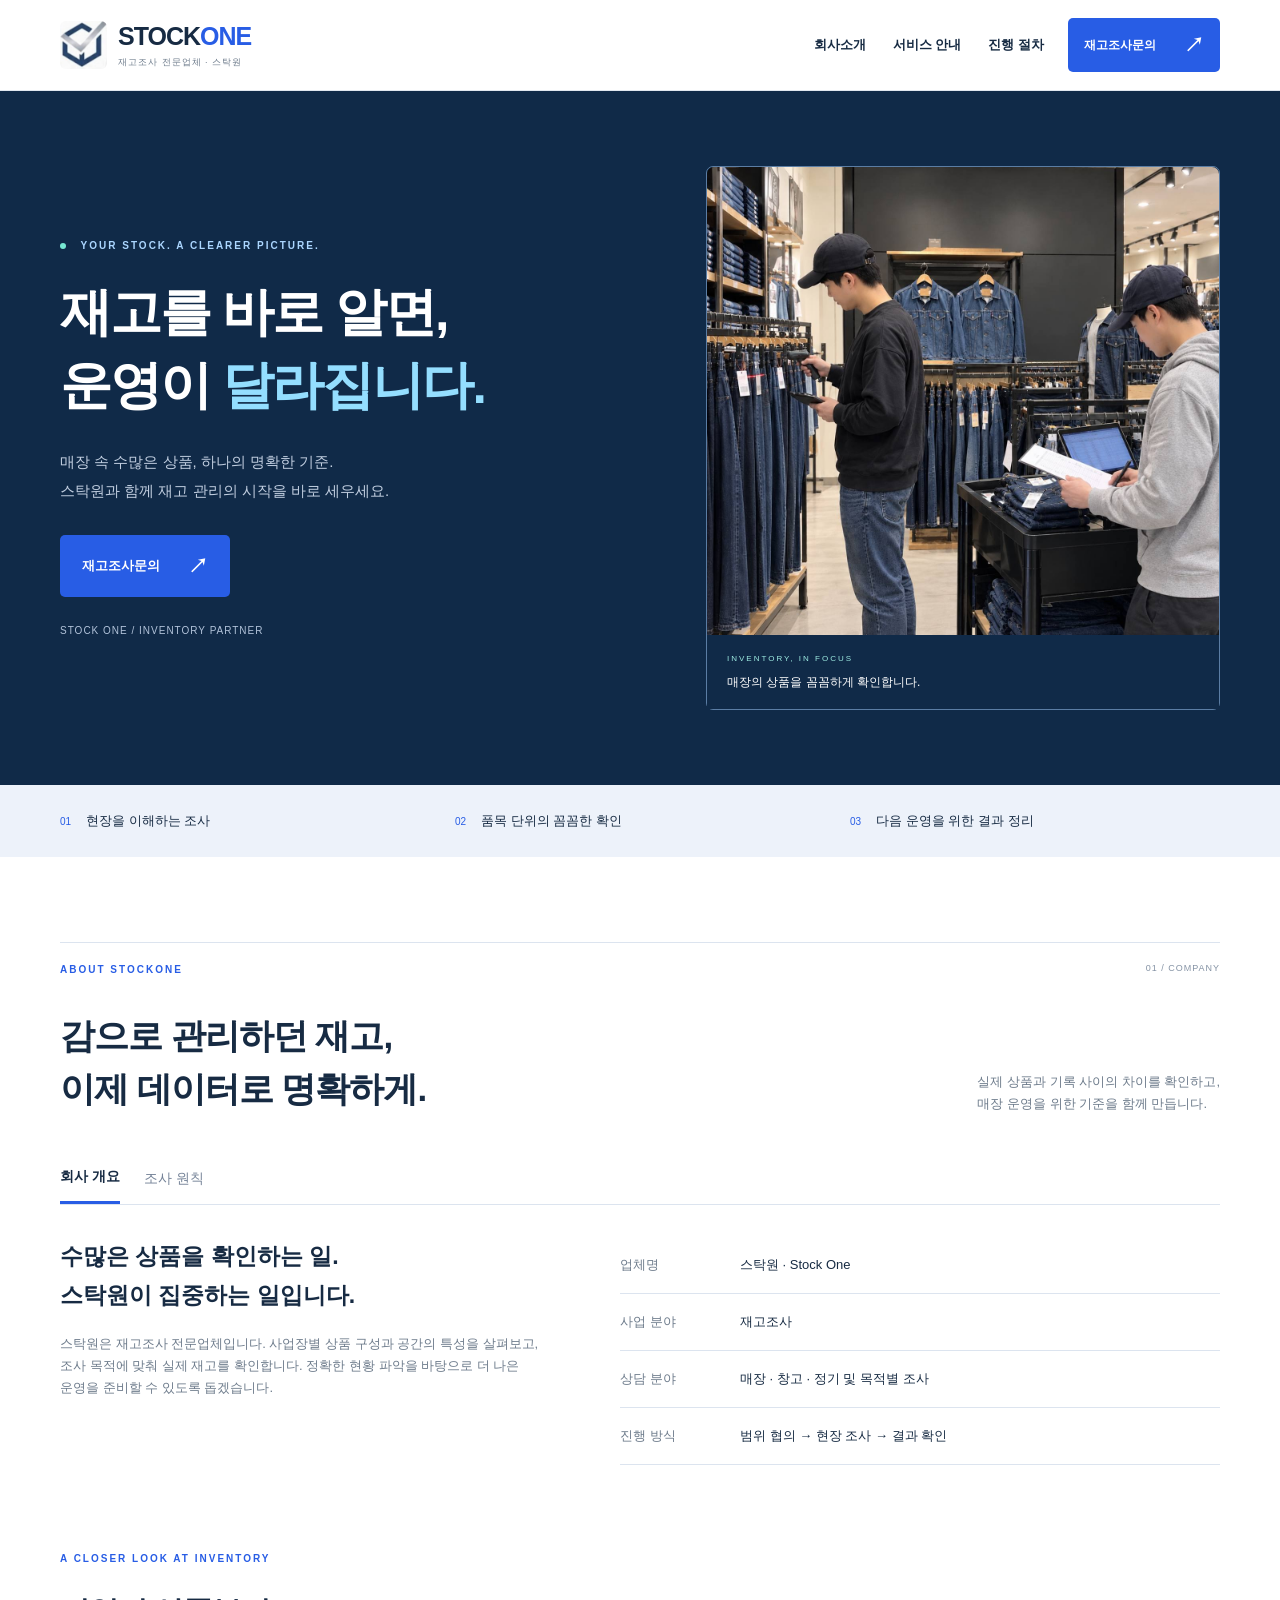
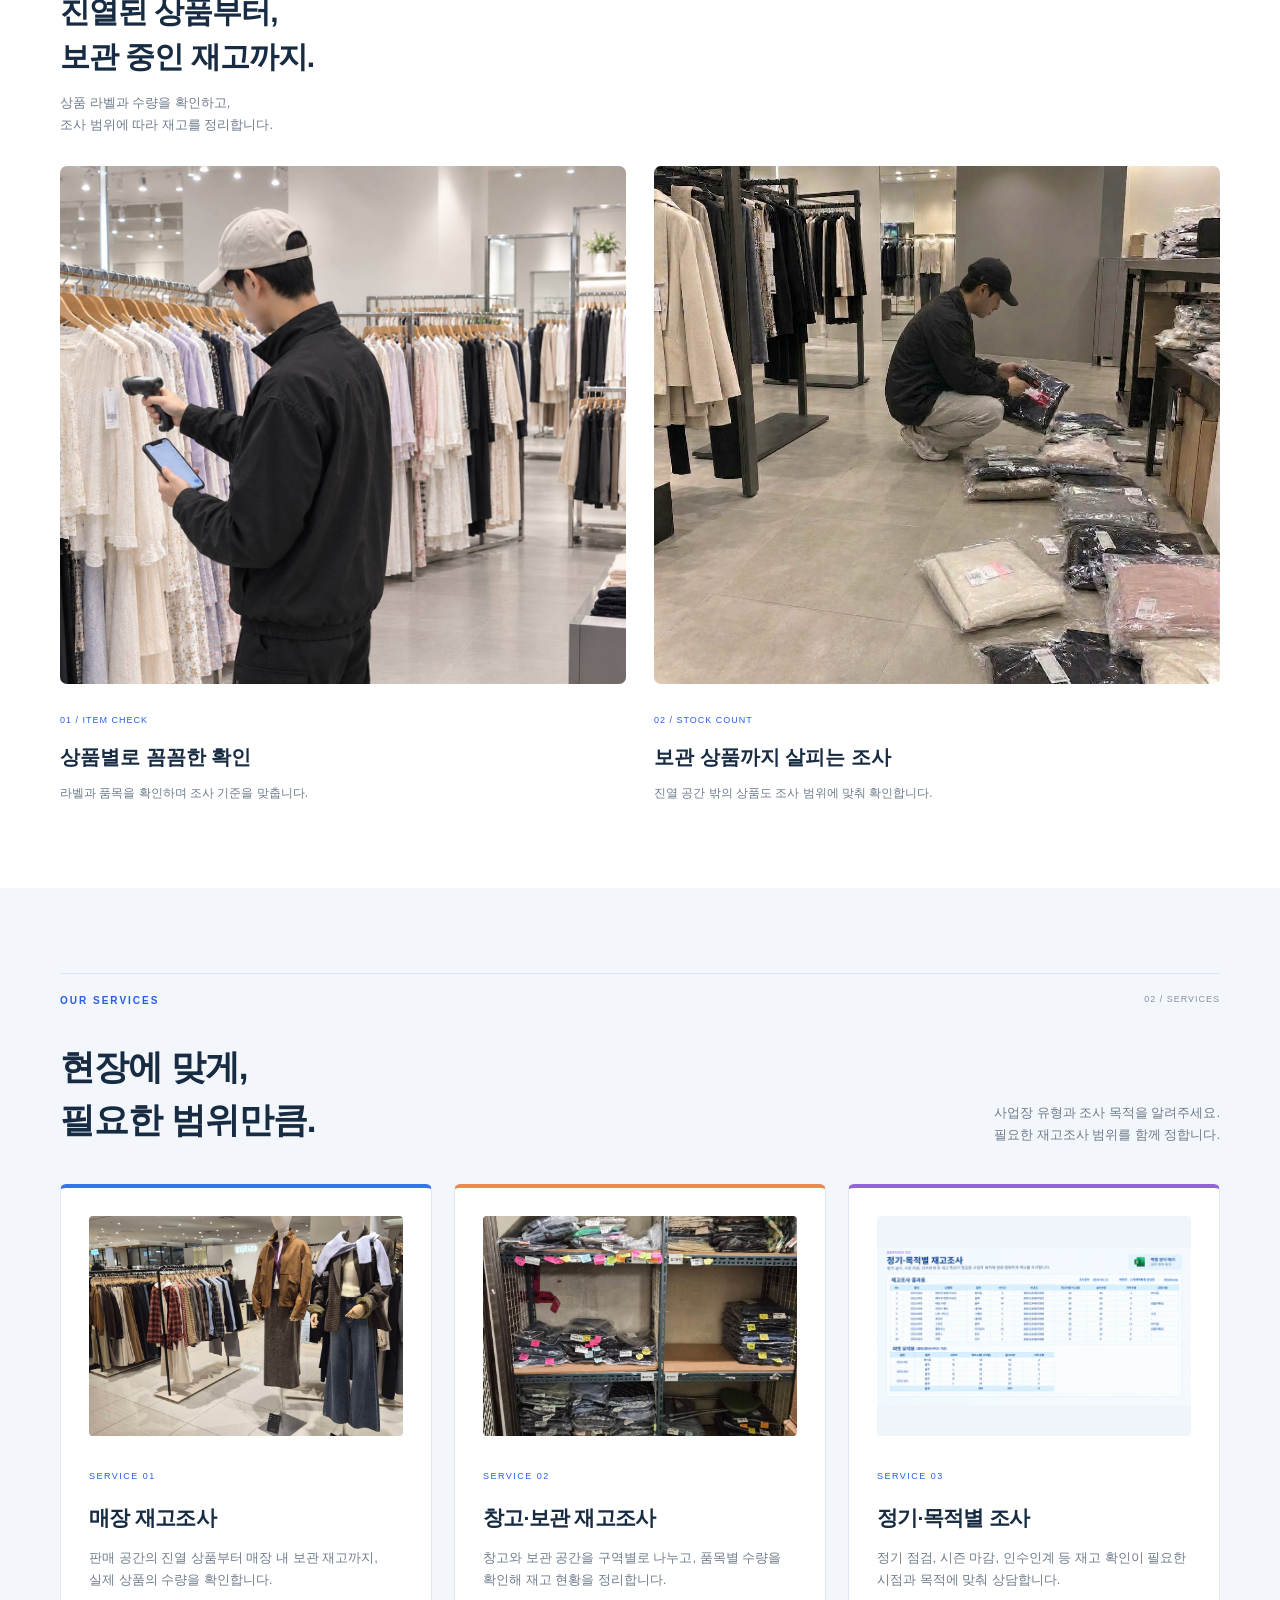
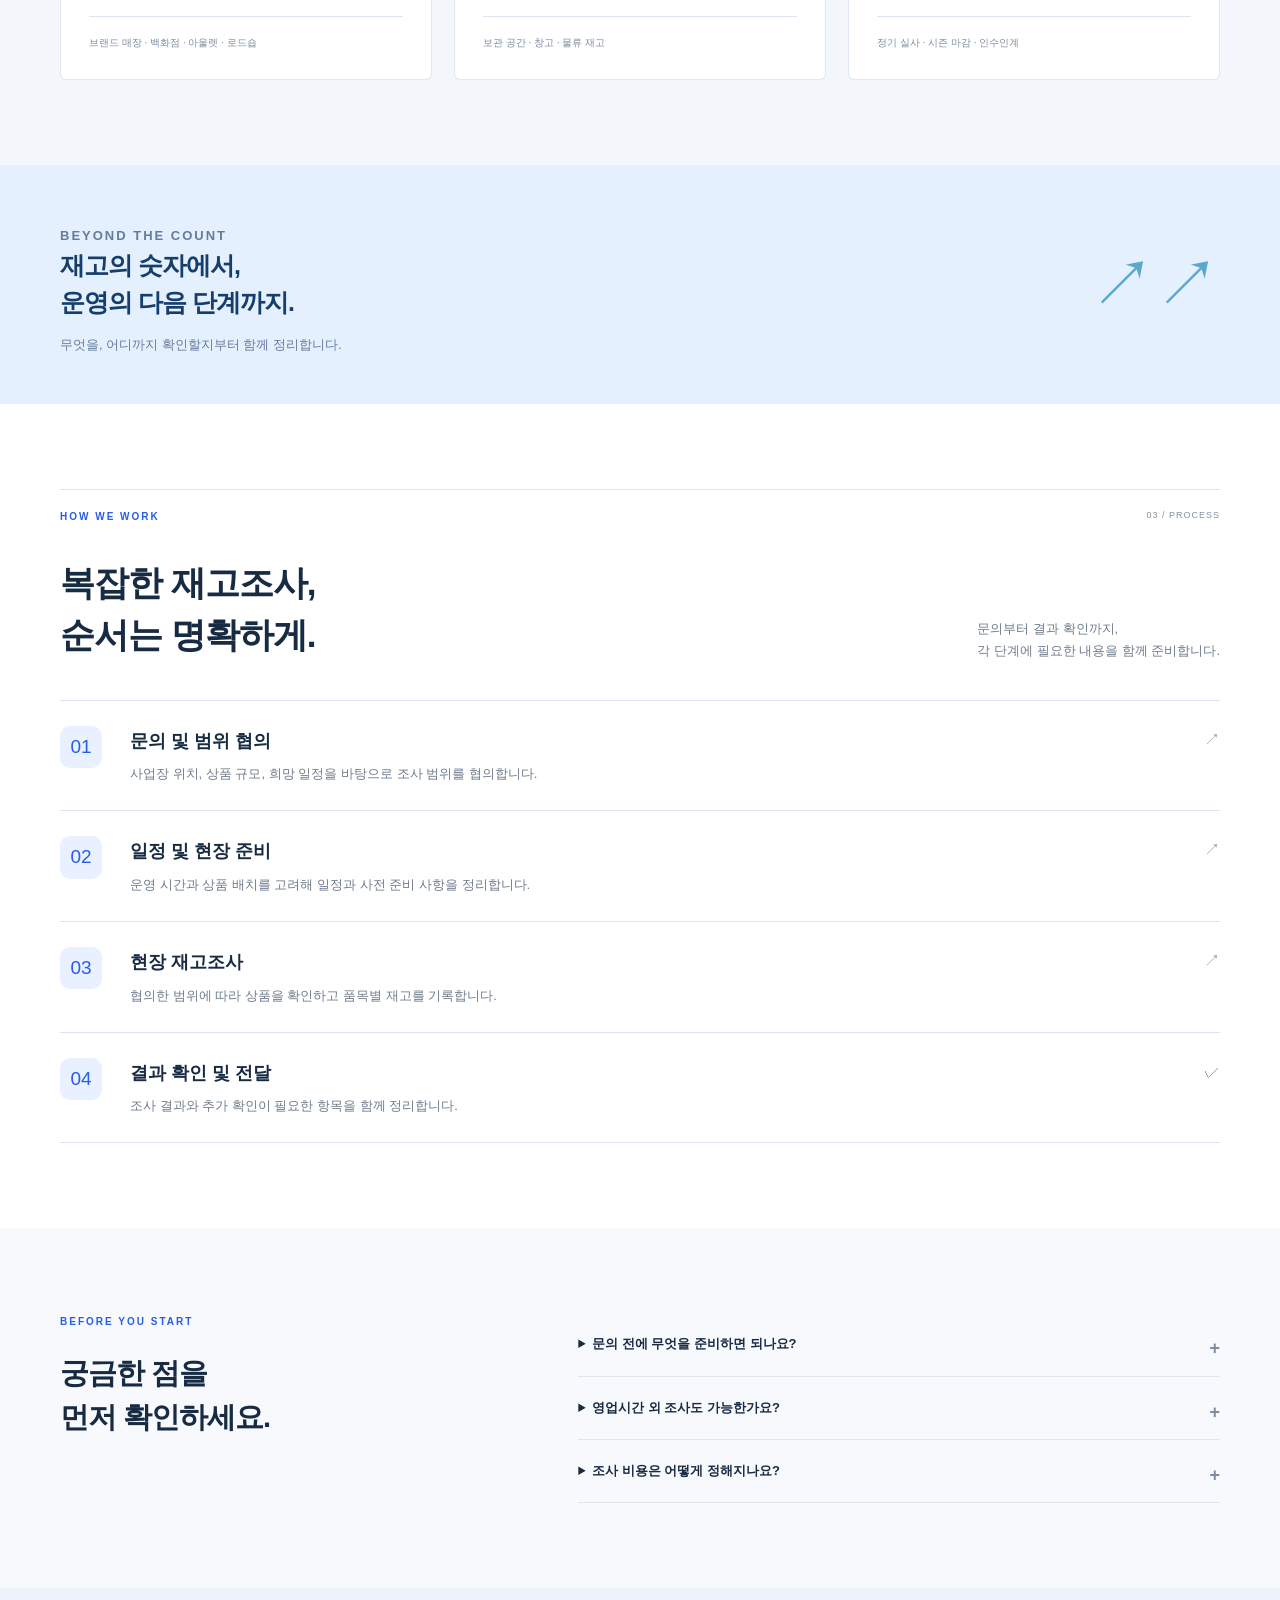
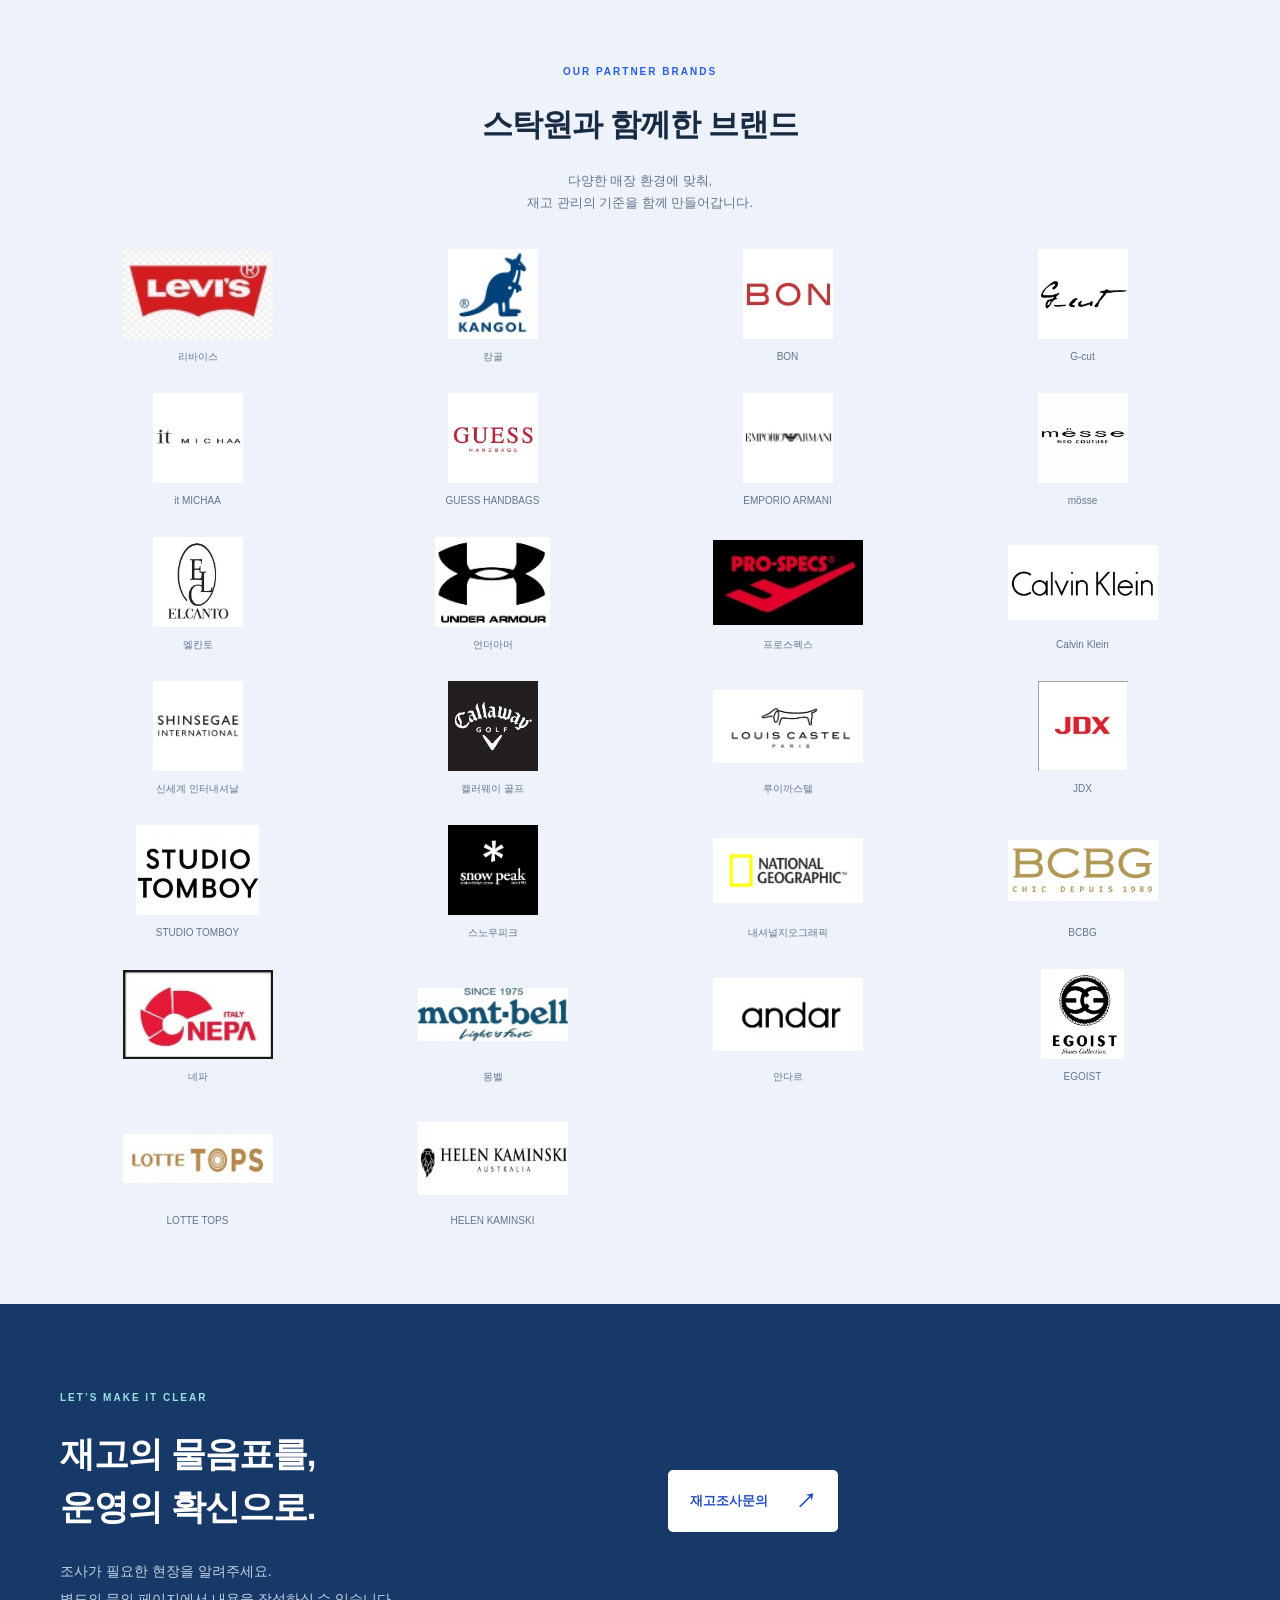
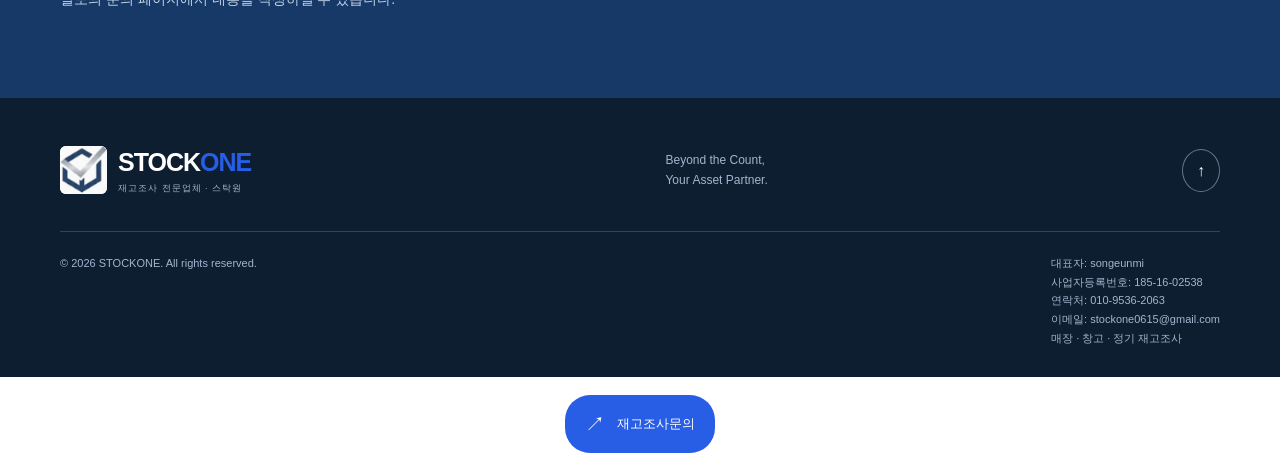
==== index.html @ 24e015a4 "Replace accumulated rendering workarounds with a clean static responsive stylesheet" ====
<!doctype html>
<html lang="ko">
<head>
<meta charset="utf-8"><meta name="viewport" content="width=device-width,initial-scale=1"><meta name="theme-color" content="#10253d"><meta name="color-scheme" content="light">
<title>스탁원 Stock One | 재고조사 전문업체</title>
<meta name="description" content="스탁원 재고조사 전문업체. 매장과 창고의 재고를 확인하고, 운영에 활용할 수 있는 기준을 함께 만듭니다.">
<style>
*{box-sizing:border-box}html{color-scheme:only light;scroll-padding-top:20px}body{margin:0;background:#fff;color:#172b43;font-family:Arial,'Malgun Gothic',sans-serif;line-height:1.7;word-break:keep-all}a{color:inherit;text-decoration:none}button,input,textarea,select{font:inherit}button{cursor:pointer}button,a,input,textarea,summary{-webkit-tap-highlight-color:transparent}a:focus-visible,button:focus-visible,summary:focus-visible{outline:3px solid #87afff;outline-offset:3px}[hidden]{display:none!important}img{max-width:100%;height:auto;display:block}.wrap{width:100%;max-width:1240px;margin:0 auto;padding:0 40px}.skip{position:absolute;left:12px;top:-100px;z-index:2;background:#fff;color:#172b43;padding:10px}.skip:focus{top:5px}
.header{background:#fff;border-bottom:1px solid #e1e7ef}.header-row{min-height:90px;display:flex;align-items:center;gap:24px}.brand{display:flex;align-items:center;gap:11px;flex-shrink:0}.logo{display:block;position:relative;width:47px;height:48px;overflow:hidden;background:#fff;border-radius:6px;flex-shrink:0}.logo img{position:absolute;width:110px;max-width:none;height:auto;left:-35px;top:-130px}.brand-word{font-size:25px;font-weight:800;line-height:1.15;letter-spacing:-1px;color:#172b43}.brand-word b{color:#285de5}.brand small{display:block;margin-top:6px;font-size:9px;letter-spacing:1px;font-weight:400;color:#6e7c8c}.nav{margin-left:auto;display:flex;gap:27px;font-size:13px;font-weight:600}.btn{display:inline-flex;align-items:center;justify-content:space-between;gap:28px;padding:16px 22px;border:0;border-radius:5px;font-size:13px;font-weight:700;line-height:1.5}.btn.blue,.btn.dark{background:#285de5;color:#fff}.btn:hover{background:#204cb9;color:#fff}.btn span{font-size:20px}.header .btn{padding:12px 16px;font-size:12px}.menu{display:none}.mobile{padding:10px 24px 20px;background:#fff}.mobile a{display:block;padding:12px 0;border-bottom:1px solid #e5ebf3;font-size:14px}
.hero{background:#102a48;color:#fff}.hero-grid{display:grid;grid-template-columns:1.15fr 1fr;align-items:center;gap:55px;padding-top:75px;padding-bottom:75px}.eyebrow{font-size:10px;letter-spacing:2px;font-weight:700;color:#285de5;margin:0 0 22px}.hero .eyebrow{color:#abd6ff}.dot{display:inline-block;width:6px;height:6px;border-radius:50%;background:#77e8d3;margin-right:10px}h1{font-size:52px;line-height:1.4;letter-spacing:-2px;margin:0 0 25px}h1 em{color:#94deff;font-style:normal}.hero-copy{font-size:15px;line-height:1.95;color:#c1cee0;margin:0 0 30px}.hero-sub{display:block;font-size:10px;letter-spacing:1px;color:#b2c3da;margin-top:25px}.hero-photo{min-width:0;margin:0;border:1px solid #5b7da4;border-radius:7px}.hero-photo img{width:100%;height:auto;border-radius:7px 7px 0 0}.hero-photo figcaption{background:#102a48;padding:17px 20px;font-size:12px}.hero-photo figcaption span{display:block;color:#9eece2;font-size:8px;letter-spacing:2px;margin-bottom:6px}
.strip{background:#edf2fa}.strip-inner{display:grid;grid-template-columns:repeat(3,minmax(0,1fr));gap:25px;padding-top:25px;padding-bottom:25px}.strip-inner>div{font-size:13px}.strip-inner span{font-size:10px;color:#285de5;margin-right:15px}.section{padding-top:85px;padding-bottom:85px}.section-label{display:flex;justify-content:space-between;gap:15px;border-top:1px solid #dce4ef;padding-top:18px;margin-bottom:32px}.section-label .eyebrow{margin:0}.section-label>span{font-size:9px;color:#8492a4;letter-spacing:1px}.heading{display:flex;align-items:flex-end;justify-content:space-between;gap:35px;margin-bottom:38px}h2{font-size:35px;line-height:1.5;letter-spacing:-1px;margin:0}.heading>p{font-size:13px;color:#6e7c8c;margin:0}.tabs{display:flex;gap:24px;border-bottom:1px solid #dce4ef;margin-bottom:32px}.tab{border:0;background:#fff;color:#748297;padding:12px 0;font-size:14px}.tab[aria-selected=true]{color:#172b43;border-bottom:3px solid #285de5;font-weight:700}.overview{display:grid;grid-template-columns:1fr 1.2fr;gap:60px}.overview-copy h3{font-size:23px;margin:0 0 18px}.overview-copy p,.principles p{font-size:13px;color:#6e7c8c;margin:0}.company-table{margin:0}.company-table>div{display:grid;grid-template-columns:100px 1fr;gap:20px;padding:17px 0;border-bottom:1px solid #dce4ef;font-size:13px}.company-table dt{color:#6e7c8c}.company-table dd{margin:0}.principles{display:grid;grid-template-columns:repeat(3,minmax(0,1fr));gap:30px}.principles article{border-left:2px solid #dce5f4;padding-left:22px}.principles span{font-size:10px;color:#285de5}.principles h3{font-size:19px;margin:12px 0}
.work-section{padding-top:0;padding-bottom:85px}.work-heading{margin-bottom:30px}.work-heading h2{font-size:30px}.work-heading>p:last-child{font-size:13px;color:#6e7c8c}.work-grid{display:grid;grid-template-columns:1fr 1fr;gap:28px}.work-grid figure{margin:0;min-width:0}.work-photo img{width:100%;height:auto;border-radius:7px}.work-grid figcaption{padding-top:20px}.work-grid figcaption>span{font-size:9px;letter-spacing:1px;color:#285de5}.work-grid h3{font-size:20px;margin:9px 0}.work-grid figcaption p{font-size:12px;color:#6e7c8c;margin:0}
.services{background:#f3f6fa}.cards{display:grid;grid-template-columns:repeat(3,minmax(0,1fr));gap:22px}.card{background:#fff;border:1px solid #dfe7f2;border-top:4px solid #3674e8;border-radius:6px;padding:28px;min-width:0}.card:nth-child(2){border-top-color:#ed8855}.card:nth-child(3){border-top-color:#9263d9}.card-art{margin-bottom:24px;background:#f0f5fb;border-radius:4px}.service-photo img{width:100%;height:220px;object-fit:cover;border-radius:4px}.service-report img{object-fit:contain}.card>small{font-size:9px;letter-spacing:1.5px;color:#285de5}.card h3{font-size:21px;letter-spacing:-.7px;margin:12px 0}.card p{font-size:13px;color:#6e7c8c;margin:0}.card-tail{margin-top:24px;padding-top:17px;border-top:1px solid #dce4ef;font-size:10px;color:#7c8a9e}
.banner{background:#e5f0ff;padding:48px 0}.banner .wrap{display:flex;align-items:center;justify-content:space-between;gap:25px}.banner h2{font-size:25px;color:#153e6c}.banner p{font-size:13px;color:#667b9c;margin:12px 0 0}.banner-symbol{font-size:65px;color:#58a9cb}.steps{list-style:none;padding:0;margin:0}.steps li{display:flex;align-items:flex-start;gap:28px;border-top:1px solid #dce4ef;padding:25px 0}.steps li:last-child{border-bottom:1px solid #dce4ef}.number{display:block;flex:0 0 42px;text-align:center;background:#e9f0ff;color:#285de5;border-radius:10px;padding:5px 0;font-size:19px}.steps h3{font-size:18px;margin:0 0 7px}.steps p{font-size:13px;color:#6e7c8c;margin:0}.steps .arrow{margin-left:auto;color:#93a3b9}.faq{background:#f7f9fc}.faq-grid{display:grid;grid-template-columns:1fr 1.4fr;gap:60px}.faq h2{font-size:29px}details{border-bottom:1px solid #dfe6ef}summary{cursor:pointer;font-size:13px;font-weight:600;padding:20px 0}summary span{float:right;color:#7e8da0;font-size:18px}details p{font-size:12px;line-height:1.9;color:#6e7c8c;margin:0 0 22px}
.partners-section{background:#eef2fb;text-align:center;padding:75px 0}.partners-section h2{font-size:31px}.partners-intro{font-size:13px;color:#64748b;margin:22px 0 35px}.partner-track{display:grid;grid-template-columns:repeat(4,minmax(0,1fr));gap:28px 20px}.partner-item{min-width:0;text-align:center}.partner-item img{width:100%;max-width:150px;height:90px;object-fit:contain;margin:auto}.partner-item small{display:block;margin-top:10px;font-size:10px;line-height:1.6;color:#64748b;overflow-wrap:anywhere}
.contact{background:#173967;color:#fff}.contact-grid{display:grid;grid-template-columns:1fr 1fr;gap:55px;align-items:center}.contact .eyebrow{color:#96e3e2}.contact h2{font-size:35px}.contact-copy>p:not(.eyebrow){font-size:14px;line-height:1.95;color:#c2d2e5;margin:25px 0 0}.contact .btn{background:#fff;color:#244dc2}.footer{background:#0d1e31;color:#fff;padding:40px 0 30px}.footer-top{display:flex;align-items:center;justify-content:space-between;gap:25px;margin-bottom:28px}.footer .brand-word{color:#fff}.footer .brand small{color:#a3b5cd}.footer-top>p{font-size:12px;color:#a3b5cd}.back{display:block;border:1px solid #61758e;border-radius:50%;padding:7px 14px}.footer-bottom{display:flex;justify-content:space-between;gap:25px;border-top:1px solid #30445e;padding-top:22px;font-size:11px;color:#a3b5cd}.footer-bottom>span{min-width:0;overflow-wrap:anywhere}.float{display:flex;align-items:center;justify-content:center;gap:12px;width:fit-content;max-width:90%;margin:18px auto;background:#285de5;color:#fff;border-radius:25px;padding:12px 20px;font-size:13px}.float span{font-size:20px}
@media(max-width:1000px){.wrap{padding-left:28px;padding-right:28px}.nav{gap:18px}.header-row{gap:18px}.hero-grid{gap:30px}h1{font-size:43px}.overview{gap:35px}.card{padding:22px}.card h3{font-size:19px}}
@media(max-width:700px){.wrap{padding-left:24px;padding-right:24px}.header-row{min-height:76px;gap:12px}.brand{gap:7px}.logo{width:39px;height:40px}.logo img{width:92px;left:-29px;top:-109px}.brand-word{font-size:20px}.brand small{font-size:7px;letter-spacing:.5px}.nav{display:none}.header .btn{margin-left:auto;font-size:10px;padding:11px 10px;gap:8px}.header .btn span{font-size:14px}.menu{display:block;flex:0 0 24px;width:24px;background:#fff;border:0;padding:3px}.menu i{display:block;height:2px;margin:5px 0;background:#172b43;width:20px}.hero-grid{display:block;padding-top:48px;padding-bottom:42px}h1{font-size:36px;letter-spacing:-1.5px}.hero .eyebrow{font-size:8px}.hero-copy{font-size:13px}.hero-sub{font-size:9px}.hero-photo{margin-top:35px}.hero-photo figcaption{font-size:11px}.strip-inner{display:block;padding-top:18px;padding-bottom:18px}.strip-inner>div{font-size:12px;margin:8px 0}.section{padding-top:55px;padding-bottom:55px}.section-label{margin-bottom:26px}.section-label>span{font-size:8px}.eyebrow{font-size:9px}.heading{display:block;margin-bottom:28px}h2{font-size:27px}.heading>p{font-size:12px;margin-top:18px}.overview{display:block}.overview-copy h3{font-size:21px}.overview-copy p{font-size:12px}.company-table{margin-top:25px}.company-table>div{grid-template-columns:75px 1fr;font-size:12px;gap:15px}.principles{display:block}.principles article{margin:22px 0}.work-section{padding-bottom:55px}.work-heading h2{font-size:25px}.work-grid{display:block}.work-grid figure{margin-bottom:30px}.cards{display:block}.card{padding:24px;margin-bottom:20px}.card h3{font-size:21px}.card p{font-size:12px}.service-photo img{height:250px}.banner{padding:35px 0}.banner h2{font-size:22px}.banner p{font-size:12px}.banner-symbol{display:none}.steps li{gap:16px}.number{flex-basis:34px;font-size:17px}.steps h3{font-size:16px}.steps p{font-size:12px}.faq-grid{display:block}.faq h2{font-size:26px;margin-bottom:20px}.partner-track{grid-template-columns:repeat(3,minmax(0,1fr));gap:24px 12px}.partner-item img{height:75px}.partner-item small{font-size:9px}.partners-section{padding:55px 0}.partners-section h2{font-size:25px}.partners-intro{font-size:12px}.contact-grid{display:block}.contact h2{font-size:29px}.contact-copy>p:not(.eyebrow){font-size:13px}.contact-grid>div:last-child{margin-top:28px}.footer-top>p{display:none}.footer-bottom{display:block;font-size:10px}.footer-bottom>span{display:block;margin-bottom:12px}}
</style>
</head>
<body>
<a class="skip" href="#main">본문 바로가기</a>
<header class="header"><div class="header-row wrap"><a class="brand" href="#" aria-label="스탁원 홈"><span class="logo" aria-hidden="true"><img src="[data-uri]" alt="" width="549" height="1280"></span><span class="brand-word">STOCK<b>ONE</b><small>재고조사 전문업체 · 스탁원</small></span></a><nav class="nav" aria-label="주 메뉴"><a href="#about">회사소개</a><a href="#services">서비스 안내</a><a href="#process">진행 절차</a></nav><a class="btn dark inquiry-link" href="contact.html">재고조사문의 <span>↗</span></a><button class="menu" aria-label="메뉴 열기" aria-expanded="false" aria-controls="mobile-menu"><i></i><i></i></button></div><nav class="mobile" id="mobile-menu" aria-label="모바일 메뉴" hidden><a href="#about">회사소개</a><a href="#services">서비스 안내</a><a href="#process">진행 절차</a><a class="inquiry-link" href="contact.html">재고조사문의</a></nav></header>
<main id="main">
<section class="hero"><div class="hero-grid wrap"><div><p class="eyebrow"><span class="dot"></span> YOUR STOCK. A CLEARER PICTURE.</p><h1>재고를 바로 알면,<br>운영이 <em>달라집니다.</em></h1><p class="hero-copy">매장 속 수많은 상품, 하나의 명확한 기준.<br>스탁원과 함께 재고 관리의 시작을 바로 세우세요.</p><a class="btn blue inquiry-link" href="contact.html">재고조사문의 <span>↗</span></a><span class="hero-sub">STOCK ONE / INVENTORY PARTNER</span></div><figure class="hero-photo"><img src="assets/inventory-team.jpg" width="1280" height="1170" alt="의류 매장에서 스캐너로 상품을 확인하고 재고 내용을 기록하는 두 사람" fetchpriority="high" decoding="sync"><figcaption><span>INVENTORY, IN FOCUS</span>매장의 상품을 꼼꼼하게 확인합니다.</figcaption></figure></div></section>
<div class="strip"><div class="strip-inner wrap"><div><span>01</span>현장을 이해하는 조사</div><div><span>02</span>품목 단위의 꼼꼼한 확인</div><div><span>03</span>다음 운영을 위한 결과 정리</div></div></div>
<section id="about" class="section wrap"><div class="section-label"><p class="eyebrow">ABOUT STOCKONE</p><span>01 / COMPANY</span></div><div class="heading"><h2>감으로 관리하던 재고,<br>이제 데이터로 명확하게.</h2><p>실제 상품과 기록 사이의 차이를 확인하고,<br>매장 운영을 위한 기준을 함께 만듭니다.</p></div><div class="tabs" role="tablist" aria-label="회사소개"><button class="tab" role="tab" id="tab-overview" aria-selected="true" aria-controls="panel-overview" tabindex="0">회사 개요</button><button class="tab" role="tab" id="tab-principles" aria-selected="false" aria-controls="panel-principles" tabindex="-1">조사 원칙</button></div><div id="panel-overview" role="tabpanel" aria-labelledby="tab-overview"><div class="overview"><div class="overview-copy"><h3>수많은 상품을 확인하는 일.<br>스탁원이 집중하는 일입니다.</h3><p>스탁원은 재고조사 전문업체입니다. 사업장별 상품 구성과 공간의 특성을 살펴보고, 조사 목적에 맞춰 실제 재고를 확인합니다. 정확한 현황 파악을 바탕으로 더 나은 운영을 준비할 수 있도록 돕겠습니다.</p></div><dl class="company-table"><div><dt>업체명</dt><dd>스탁원 · Stock One</dd></div><div><dt>사업 분야</dt><dd>재고조사</dd></div><div><dt>상담 분야</dt><dd>매장 · 창고 · 정기 및 목적별 조사</dd></div><div><dt>진행 방식</dt><dd>범위 협의 → 현장 조사 → 결과 확인</dd></div></dl></div></div><div id="panel-principles" role="tabpanel" aria-labelledby="tab-principles" hidden><div class="principles"><article><span>PRINCIPLE 01</span><h3>범위를 분명하게</h3><p>조사 대상과 공간, 확인할 항목을 먼저 협의해 현장에서의 기준을 맞춥니다.</p></article><article><span>PRINCIPLE 02</span><h3>상품을 꼼꼼하게</h3><p>품목과 위치를 구분해 실제 상품을 확인하고, 추가 점검이 필요한 항목을 살핍니다.</p></article><article><span>PRINCIPLE 03</span><h3>결과는 이해하기 쉽게</h3><p>확인한 재고와 점검 내용을 정리해 다음 운영 계획에 활용할 수 있도록 합니다.</p></article></div></div></section><section class="work-section wrap" aria-labelledby="work-heading"><div class="work-heading"><p class="eyebrow">A CLOSER LOOK AT INVENTORY</p><h2 id="work-heading">진열된 상품부터,<br>보관 중인 재고까지.</h2><p>상품 라벨과 수량을 확인하고,<br>조사 범위에 따라 재고를 정리합니다.</p></div><div class="work-grid"><figure><div class="work-photo"><img src="assets/inventory-scan.jpg" width="1280" height="1170" loading="eager" decoding="sync" alt="의류 매장에서 상품 라벨을 스캐너로 확인하는 모습"></div><figcaption><span>01 / ITEM CHECK</span><h3>상품별로 꼼꼼한 확인</h3><p>라벨과 품목을 확인하며 조사 기준을 맞춥니다.</p></figcaption></figure><figure><div class="work-photo"><img src="assets/inventory-count.png" width="1085" height="992" loading="eager" decoding="sync" alt="매장에 보관된 포장 상품을 구분하고 수량을 살피는 모습"></div><figcaption><span>02 / STOCK COUNT</span><h3>보관 상품까지 살피는 조사</h3><p>진열 공간 밖의 상품도 조사 범위에 맞춰 확인합니다.</p></figcaption></figure></div></section>
<section class="services" id="services"><div class="section wrap"><div class="section-label"><p class="eyebrow">OUR SERVICES</p><span>02 / SERVICES</span></div><div class="heading"><h2>현장에 맞게,<br>필요한 범위만큼.</h2><p>사업장 유형과 조사 목적을 알려주세요.<br>필요한 재고조사 범위를 함께 정합니다.</p></div><div class="cards"><article class="card"><div class="card-art service-photo"><img src="assets/service-store.jpg" width="960" height="1280" loading="eager" decoding="sync" alt="의류 매장의 상품 진열과 마네킹 모습"></div><small>SERVICE 01</small><h3>매장 재고조사</h3><p>판매 공간의 진열 상품부터 매장 내 보관 재고까지, 실제 상품의 수량을 확인합니다.</p><div class="card-tail">브랜드 매장 · 백화점 · 아울렛 · 로드숍</div></article><article class="card"><div class="card-art service-photo"><img src="assets/service-warehouse.jpg" width="960" height="1280" loading="eager" decoding="sync" alt="창고 선반에 품목별로 보관된 의류 재고"></div><small>SERVICE 02</small><h3>창고·보관 재고조사</h3><p>창고와 보관 공간을 구역별로 나누고, 품목별 수량을 확인해 재고 현황을 정리합니다.</p><div class="card-tail">보관 공간 · 창고 · 물류 재고</div></article><article class="card"><div class="card-art service-photo service-report"><img src="assets/service-inventory-report.jpg" width="1280" height="640" loading="eager" decoding="sync" alt="정기·목적별 재고조사 결과표와 품목별 재고 요약표 예시"></div><small>SERVICE 03</small><h3>정기·목적별 조사</h3><p>정기 점검, 시즌 마감, 인수인계 등 재고 확인이 필요한 시점과 목적에 맞춰 상담합니다.</p><div class="card-tail">정기 실사 · 시즌 마감 · 인수인계</div></article></div></div></section>
<section class="banner"><div class="wrap"><div><p class="eyebrow">BEYOND THE COUNT</p><h2>재고의 숫자에서,<br>운영의 다음 단계까지.</h2><p>무엇을, 어디까지 확인할지부터 함께 정리합니다.</p></div><span class="banner-symbol" aria-hidden="true">↗↗</span></div></section>
<section id="process" class="section wrap"><div class="section-label"><p class="eyebrow">HOW WE WORK</p><span>03 / PROCESS</span></div><div class="heading"><h2>복잡한 재고조사,<br>순서는 명확하게.</h2><p>문의부터 결과 확인까지,<br>각 단계에 필요한 내용을 함께 준비합니다.</p></div><ol class="steps"><li><span class="number">01</span><div><h3>문의 및 범위 협의</h3><p>사업장 위치, 상품 규모, 희망 일정을 바탕으로 조사 범위를 협의합니다.</p></div><span class="arrow" aria-hidden="true">↗</span></li><li><span class="number">02</span><div><h3>일정 및 현장 준비</h3><p>운영 시간과 상품 배치를 고려해 일정과 사전 준비 사항을 정리합니다.</p></div><span class="arrow" aria-hidden="true">↗</span></li><li><span class="number">03</span><div><h3>현장 재고조사</h3><p>협의한 범위에 따라 상품을 확인하고 품목별 재고를 기록합니다.</p></div><span class="arrow" aria-hidden="true">↗</span></li><li><span class="number">04</span><div><h3>결과 확인 및 전달</h3><p>조사 결과와 추가 확인이 필요한 항목을 함께 정리합니다.</p></div><span class="arrow" aria-hidden="true">✓</span></li></ol></section>
<section class="faq"><div class="section wrap faq-grid"><div><p class="eyebrow">BEFORE YOU START</p><h2>궁금한 점을<br>먼저 확인하세요.</h2></div><div><details><summary>문의 전에 무엇을 준비하면 되나요?<span aria-hidden="true">+</span></summary><p>사업장 위치, 매장 또는 창고 여부, 대략적인 상품 수량, 희망 조사 날짜를 준비해 주세요. 구체적인 범위는 상담 시 협의합니다.</p></details><details><summary>영업시간 외 조사도 가능한가요?<span aria-hidden="true">+</span></summary><p>매장 운영에 미치는 영향을 고려해 희망 시간대를 협의합니다. 실제 가능 일정은 위치와 조사 규모를 확인한 뒤 안내합니다.</p></details><details><summary>조사 비용은 어떻게 정해지나요?<span aria-hidden="true">+</span></summary><p>상품 수량과 품목 수, 조사 공간, 일정, 결과 정리 범위 등에 따라 달라집니다. 필요한 조사 범위를 먼저 협의해 주세요.</p></details></div></div></section>
<section class="partners-section" aria-labelledby="partners-heading"><div class="wrap"><p class="eyebrow">OUR PARTNER BRANDS</p><h2 id="partners-heading">스탁원과 함께한 브랜드</h2><p class="partners-intro">다양한 매장 환경에 맞춰,<br>재고 관리의 기준을 함께 만들어갑니다.</p><div class="partner-marquee" id="partner-marquee"><div class="partner-belt"><div class="partner-track"><div class="partner-item"><img src="assets/partner-logos/brand-01.jpg" alt="리바이스 로고" decoding="sync" width="180" height="110"><small>리바이스</small></div><div class="partner-item"><img src="assets/partner-logos/brand-02.jpg" alt="캉골 로고" decoding="sync" width="180" height="110"><small>캉골</small></div><div class="partner-item"><img src="assets/partner-logos/brand-03.jpg" alt="BON 로고" decoding="sync" width="180" height="110"><small>BON</small></div><div class="partner-item"><img src="assets/partner-logos/brand-04.jpg" alt="G-cut 로고" decoding="sync" width="180" height="110"><small>G-cut</small></div><div class="partner-item"><img src="assets/partner-logos/brand-05.jpg" alt="it MICHAA 로고" decoding="sync" width="180" height="110"><small>it MICHAA</small></div><div class="partner-item"><img src="assets/partner-logos/brand-06.jpg" alt="GUESS HANDBAGS 로고" decoding="sync" width="180" height="110"><small>GUESS HANDBAGS</small></div><div class="partner-item"><img src="assets/partner-logos/brand-07.jpg" alt="EMPORIO ARMANI 로고" decoding="sync" width="180" height="110"><small>EMPORIO ARMANI</small></div><div class="partner-item"><img src="assets/partner-logos/brand-08.jpg" alt="mösse 로고" decoding="sync" width="180" height="110"><small>mösse</small></div><div class="partner-item"><img src="assets/partner-logos/brand-09.jpg" alt="엘칸토 로고" decoding="sync" width="180" height="110"><small>엘칸토</small></div><div class="partner-item"><img src="assets/partner-logos/brand-10.jpg" alt="언더아머 로고" decoding="sync" width="180" height="110"><small>언더아머</small></div><div class="partner-item"><img src="assets/partner-logos/brand-11.jpg" alt="프로스펙스 로고" decoding="sync" width="180" height="110"><small>프로스펙스</small></div><div class="partner-item"><img src="assets/partner-logos/brand-12.jpg" alt="Calvin Klein 로고" decoding="sync" width="180" height="110"><small>Calvin Klein</small></div><div class="partner-item"><img src="assets/partner-logos/brand-13.jpg" alt="신세계 인터내셔날 로고" decoding="sync" width="180" height="110"><small>신세계 인터내셔날</small></div><div class="partner-item"><img src="assets/partner-logos/brand-14.jpg" alt="캘러웨이 골프 로고" decoding="sync" width="180" height="110"><small>캘러웨이 골프</small></div><div class="partner-item"><img src="assets/partner-logos/brand-15.jpg" alt="루이까스텔 로고" decoding="sync" width="180" height="110"><small>루이까스텔</small></div><div class="partner-item"><img src="assets/partner-logos/brand-16.jpg" alt="JDX 로고" decoding="sync" width="180" height="110"><small>JDX</small></div><div class="partner-item"><img src="assets/partner-logos/brand-17.jpg" alt="STUDIO TOMBOY 로고" decoding="sync" width="180" height="110"><small>STUDIO TOMBOY</small></div><div class="partner-item"><img src="assets/partner-logos/brand-18.jpg" alt="스노우피크 로고" decoding="sync" width="180" height="110"><small>스노우피크</small></div><div class="partner-item"><img src="assets/partner-logos/brand-19.jpg" alt="내셔널지오그래픽 로고" decoding="sync" width="180" height="110"><small>내셔널지오그래픽</small></div><div class="partner-item"><img src="assets/partner-logos/brand-20.jpg" alt="BCBG 로고" decoding="sync" width="180" height="110"><small>BCBG</small></div><div class="partner-item"><img src="assets/partner-logos/brand-21.jpg" alt="네파 로고" decoding="sync" width="180" height="110"><small>네파</small></div><div class="partner-item"><img src="assets/partner-logos/brand-22.jpg" alt="몽벨 로고" decoding="sync" width="180" height="110"><small>몽벨</small></div><div class="partner-item"><img src="assets/partner-logos/brand-23.jpg" alt="안다르 로고" decoding="sync" width="180" height="110"><small>안다르</small></div><div class="partner-item"><img src="assets/partner-logos/brand-24.jpg" alt="EGOIST 로고" decoding="sync" width="180" height="110"><small>EGOIST</small></div><div class="partner-item"><img src="assets/partner-logos/brand-25.jpg" alt="LOTTE TOPS 로고" decoding="sync" width="180" height="110"><small>LOTTE TOPS</small></div><div class="partner-item"><img src="assets/partner-logos/brand-26.jpg" alt="HELEN KAMINSKI 로고" decoding="sync" width="180" height="110"><small>HELEN KAMINSKI</small></div></div></div></div></div></section><section class="contact"><div class="section wrap contact-grid"><div class="contact-copy"><p class="eyebrow">LET’S MAKE IT CLEAR</p><h2>재고의 물음표를,<br>운영의 확신으로.</h2><p>조사가 필요한 현장을 알려주세요.<br>별도의 문의 페이지에서 내용을 작성하실 수 있습니다.</p></div><div><a class="btn blue inquiry-link" href="contact.html">재고조사문의 <span aria-hidden="true">↗</span></a></div></div></section>
</main>
<footer class="footer"><div class="wrap"><div class="footer-top"><a class="brand" href="#" aria-label="스탁원 홈"><span class="logo" aria-hidden="true"><img src="[data-uri]" alt="" width="549" height="1280"></span><span class="brand-word">STOCK<b>ONE</b><small>재고조사 전문업체 · 스탁원</small></span></a><p>Beyond the Count,<br>Your Asset Partner.</p><a class="back" href="#" aria-label="페이지 맨 위로">↑</a></div><div class="footer-bottom"><span>© <span id="year">2026</span> STOCKONE. All rights reserved.</span><span>대표자: songeunmi<br>사업자등록번호: 185-16-02538<br>연락처: <a href="tel:01095362063">010-9536-2063</a><br>이메일: <a href="mailto:stockone0615@gmail.com">stockone0615@gmail.com</a><br>매장 · 창고 · 정기 재고조사</span></div></div></footer>
<a class="float inquiry-link" href="contact.html"><span aria-hidden="true">↗</span>재고조사문의</a>
<script>
const menu=document.querySelector('.menu'),mobile=document.querySelector('#mobile-menu');
function closeMenu(){menu.setAttribute('aria-expanded','false');menu.setAttribute('aria-label','메뉴 열기');mobile.hidden=true;}
menu.addEventListener('click',()=>{const open=menu.getAttribute('aria-expanded')!=='true';menu.setAttribute('aria-expanded',String(open));menu.setAttribute('aria-label',open?'메뉴 닫기':'메뉴 열기');mobile.hidden=!open;});
mobile.querySelectorAll('a').forEach(link=>link.addEventListener('click',closeMenu));
document.addEventListener('keydown',event=>{if(event.key==='Escape')closeMenu();});
window.matchMedia('(min-width:701px)').addEventListener('change',event=>{if(event.matches)closeMenu();});

const tabs=Array.from(document.querySelectorAll('[role=tab]'));
function activateTab(tab){tabs.forEach(item=>{const selected=item===tab;item.setAttribute('aria-selected',String(selected));item.tabIndex=selected?0:-1;document.getElementById(item.getAttribute('aria-controls')).hidden=!selected;});}
tabs.forEach((tab,index)=>{tab.addEventListener('click',()=>activateTab(tab));tab.addEventListener('keydown',event=>{let next;if(event.key==='ArrowRight')next=tabs[(index+1)%tabs.length];else if(event.key==='ArrowLeft')next=tabs[(index+tabs.length-1)%tabs.length];else if(event.key==='Home')next=tabs[0];else if(event.key==='End')next=tabs[tabs.length-1];if(next){event.preventDefault();activateTab(next);next.focus();}});});
document.querySelector('#year').textContent=new Date().getFullYear();
document.querySelector('#inquiry')?.addEventListener('submit',async event=>{event.preventDefault();const form=event.currentTarget;if(!form.reportValidity())return;const data=new FormData(form);const text=`스탁원 재고조사문의\n\n업체명: ${data.get('company').trim()}\n담당자: ${data.get('person').trim()||'미기재'}\n조사 유형: ${data.get('type')}\n희망 일정: ${data.get('date')||'협의 희망'}\n\n문의 내용\n${data.get('message').trim()}`;const status=document.querySelector('#form-status');try{if(!navigator.clipboard)throw new Error('Clipboard unavailable');await navigator.clipboard.writeText(text);document.querySelector('#manual-copy').hidden=true;status.textContent='문의 내용을 복사했습니다. 아직 문의가 접수된 것은 아닙니다.';}catch{const area=document.querySelector('#copy-text');document.querySelector('#manual-copy').hidden=false;area.value=text;area.focus();area.select();status.textContent='아래에 문의 내용을 정리했습니다. 선택한 내용을 복사해 주세요. 아직 문의가 접수된 것은 아닙니다.';}});
</script>


</body>
</html>
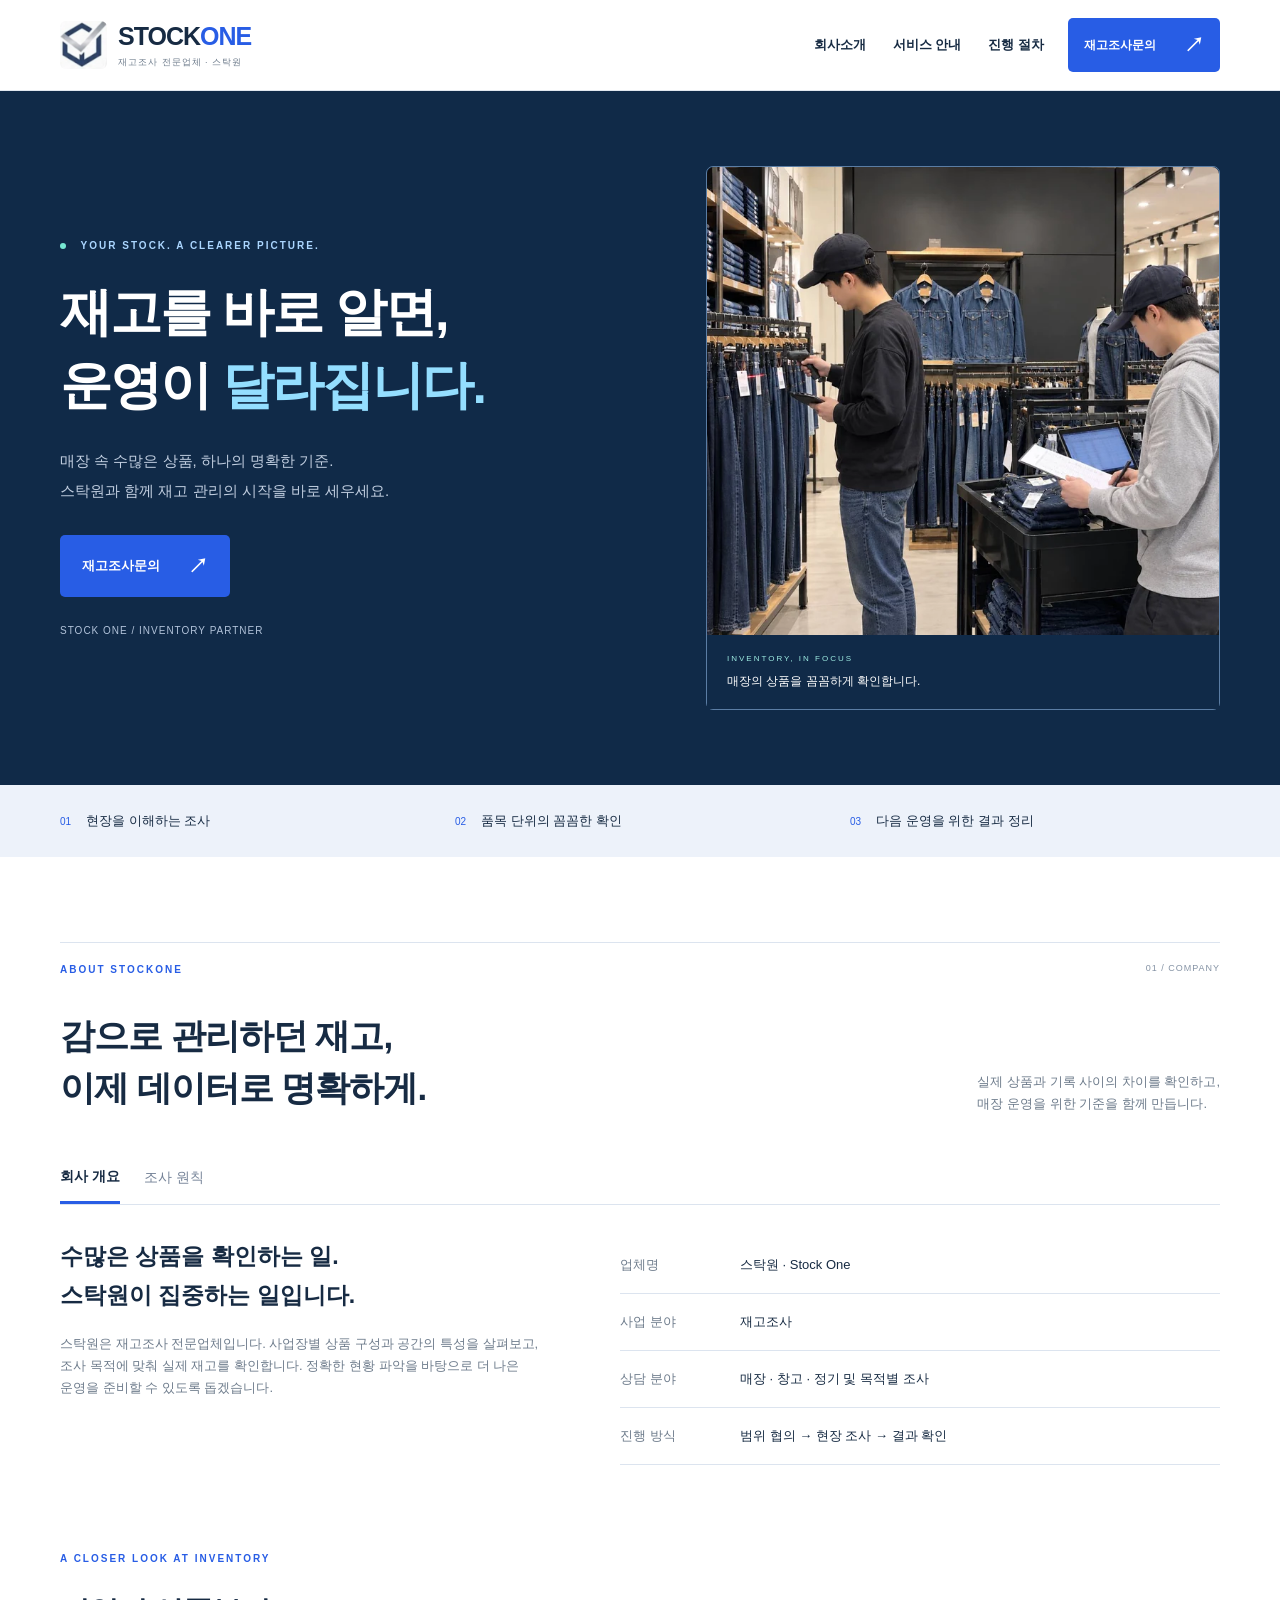
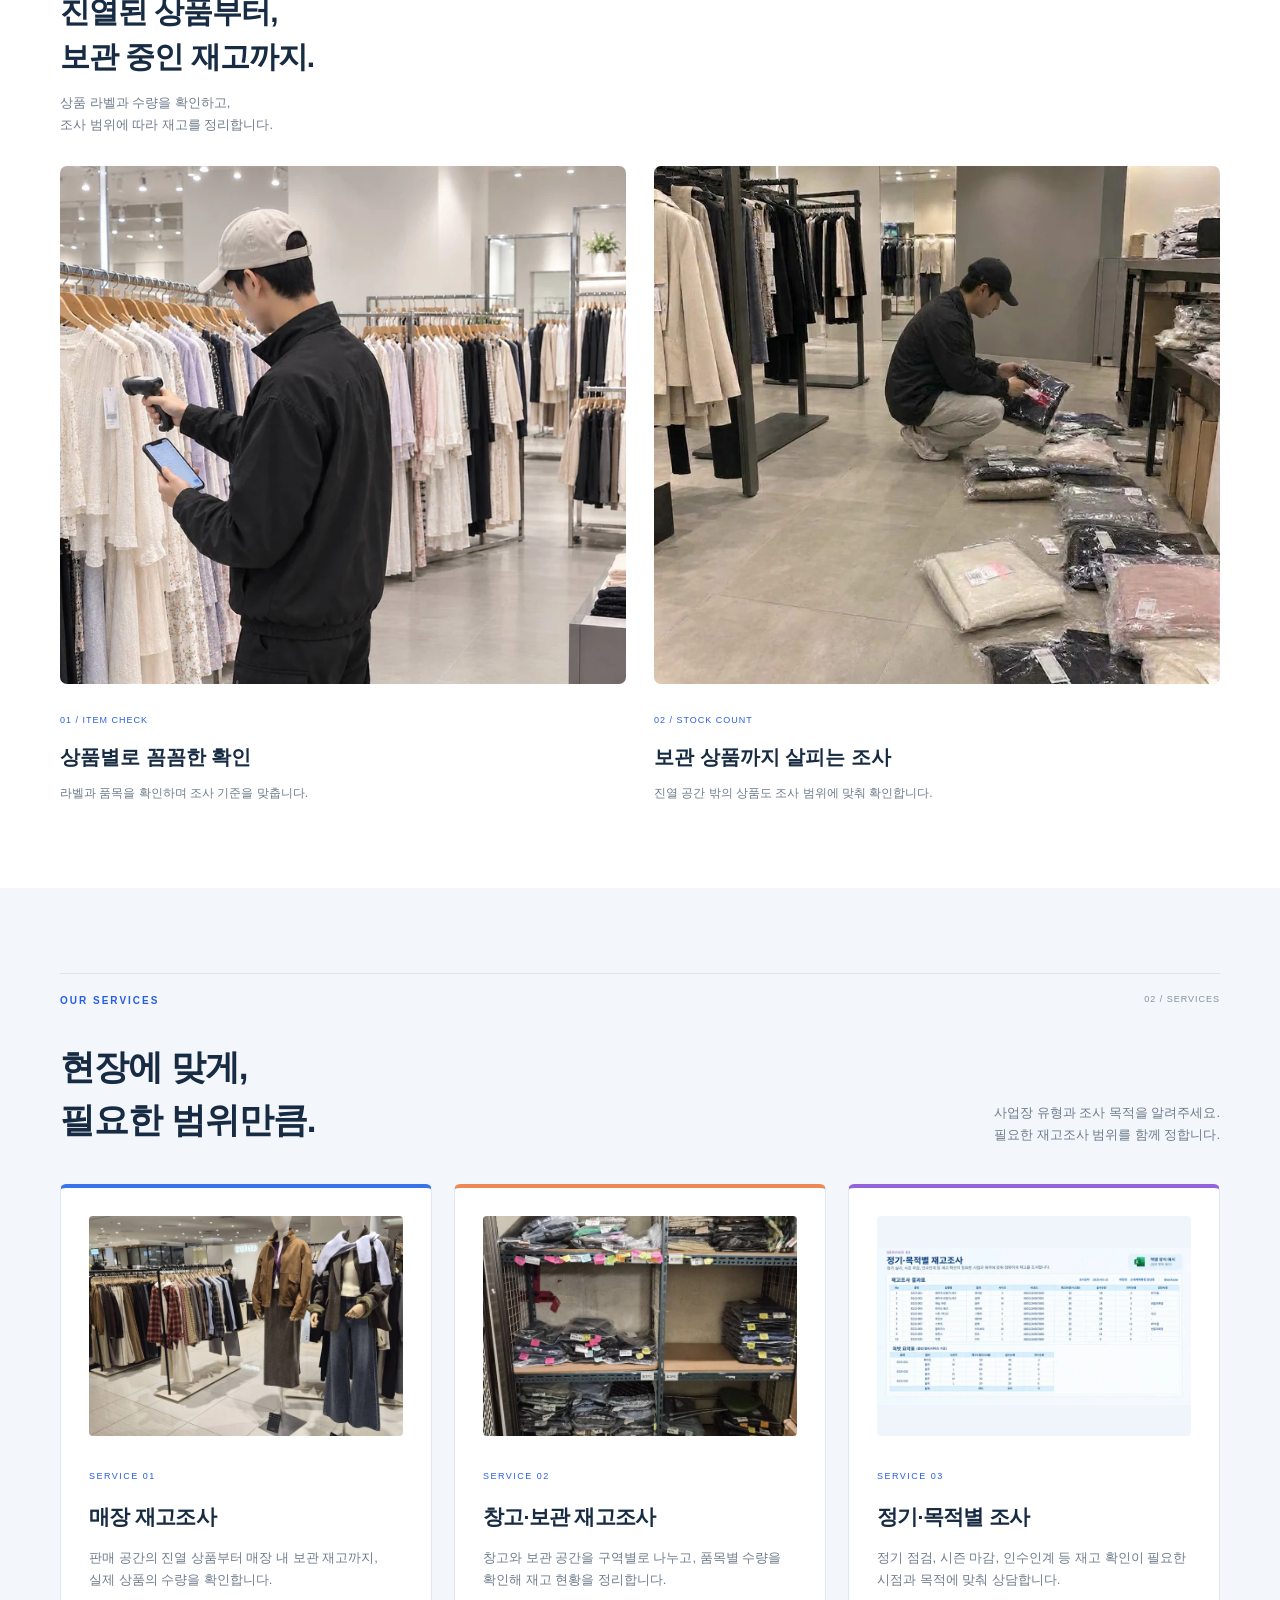
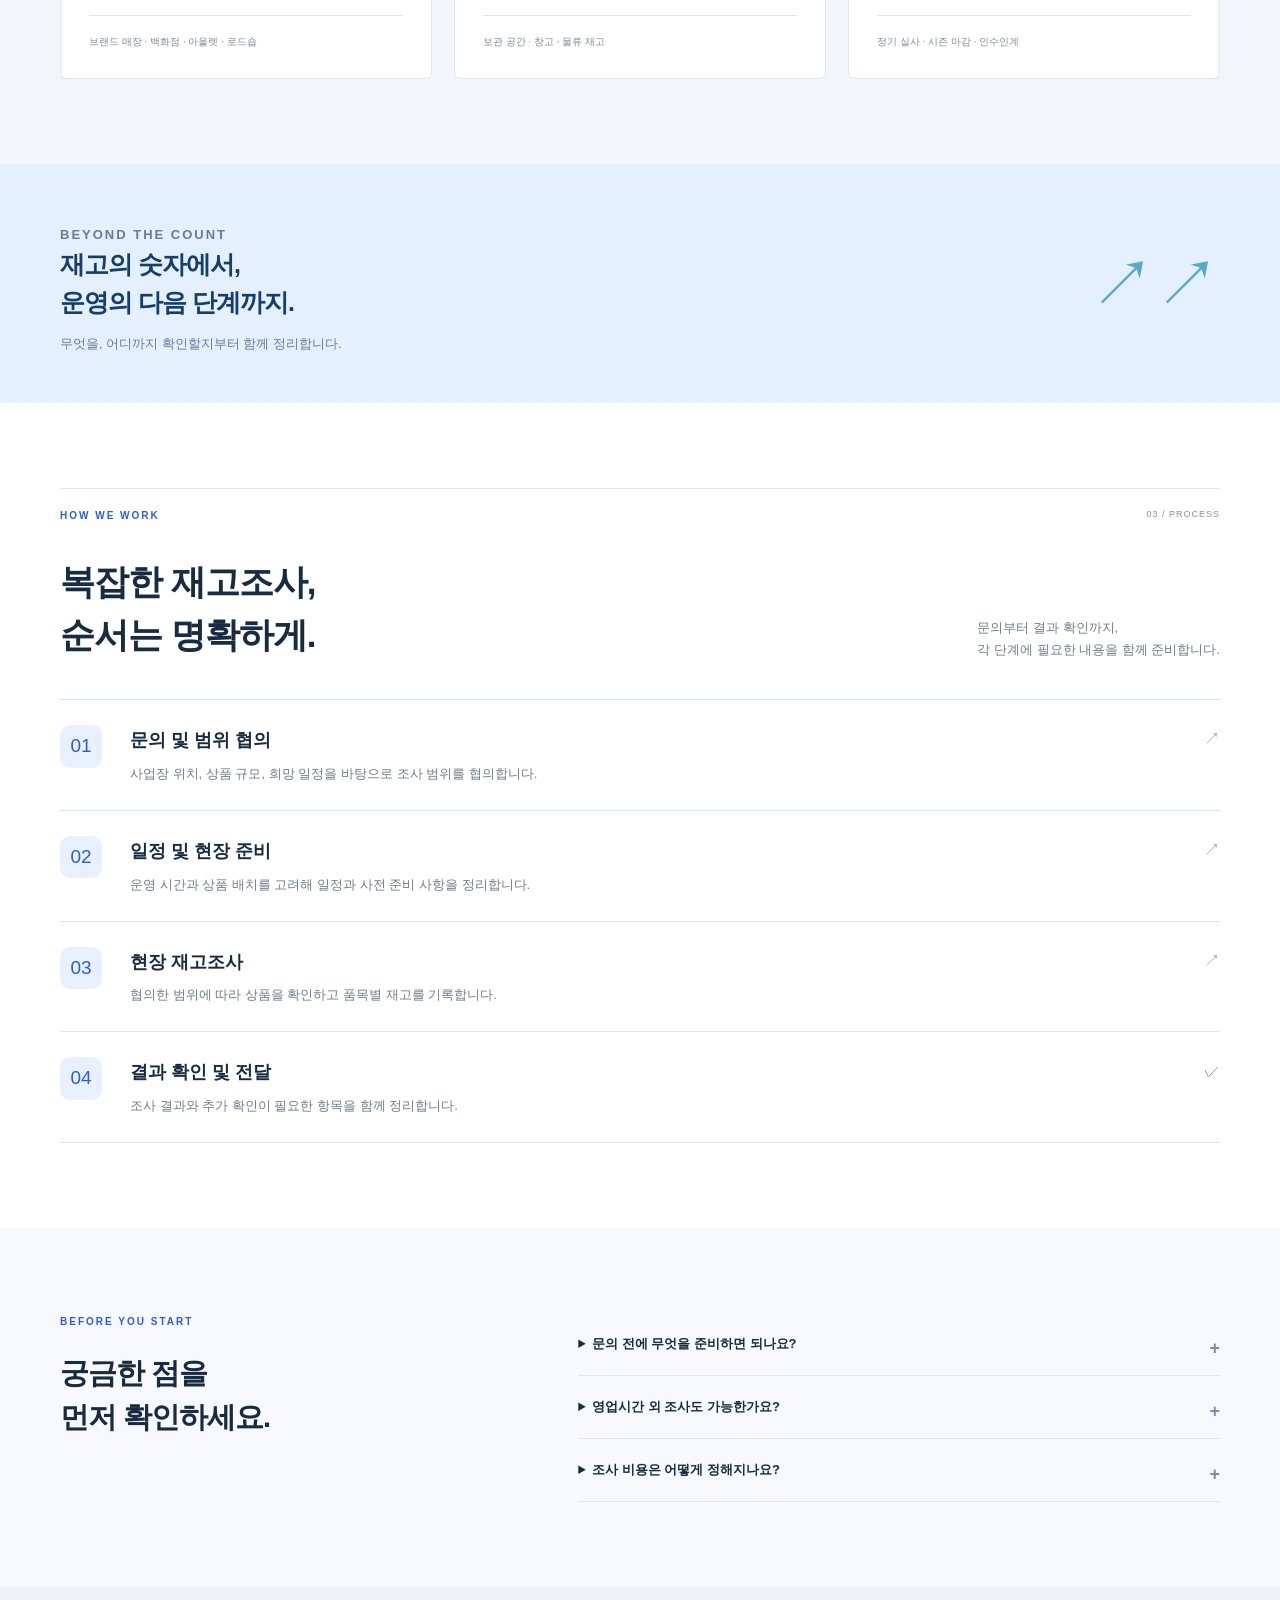
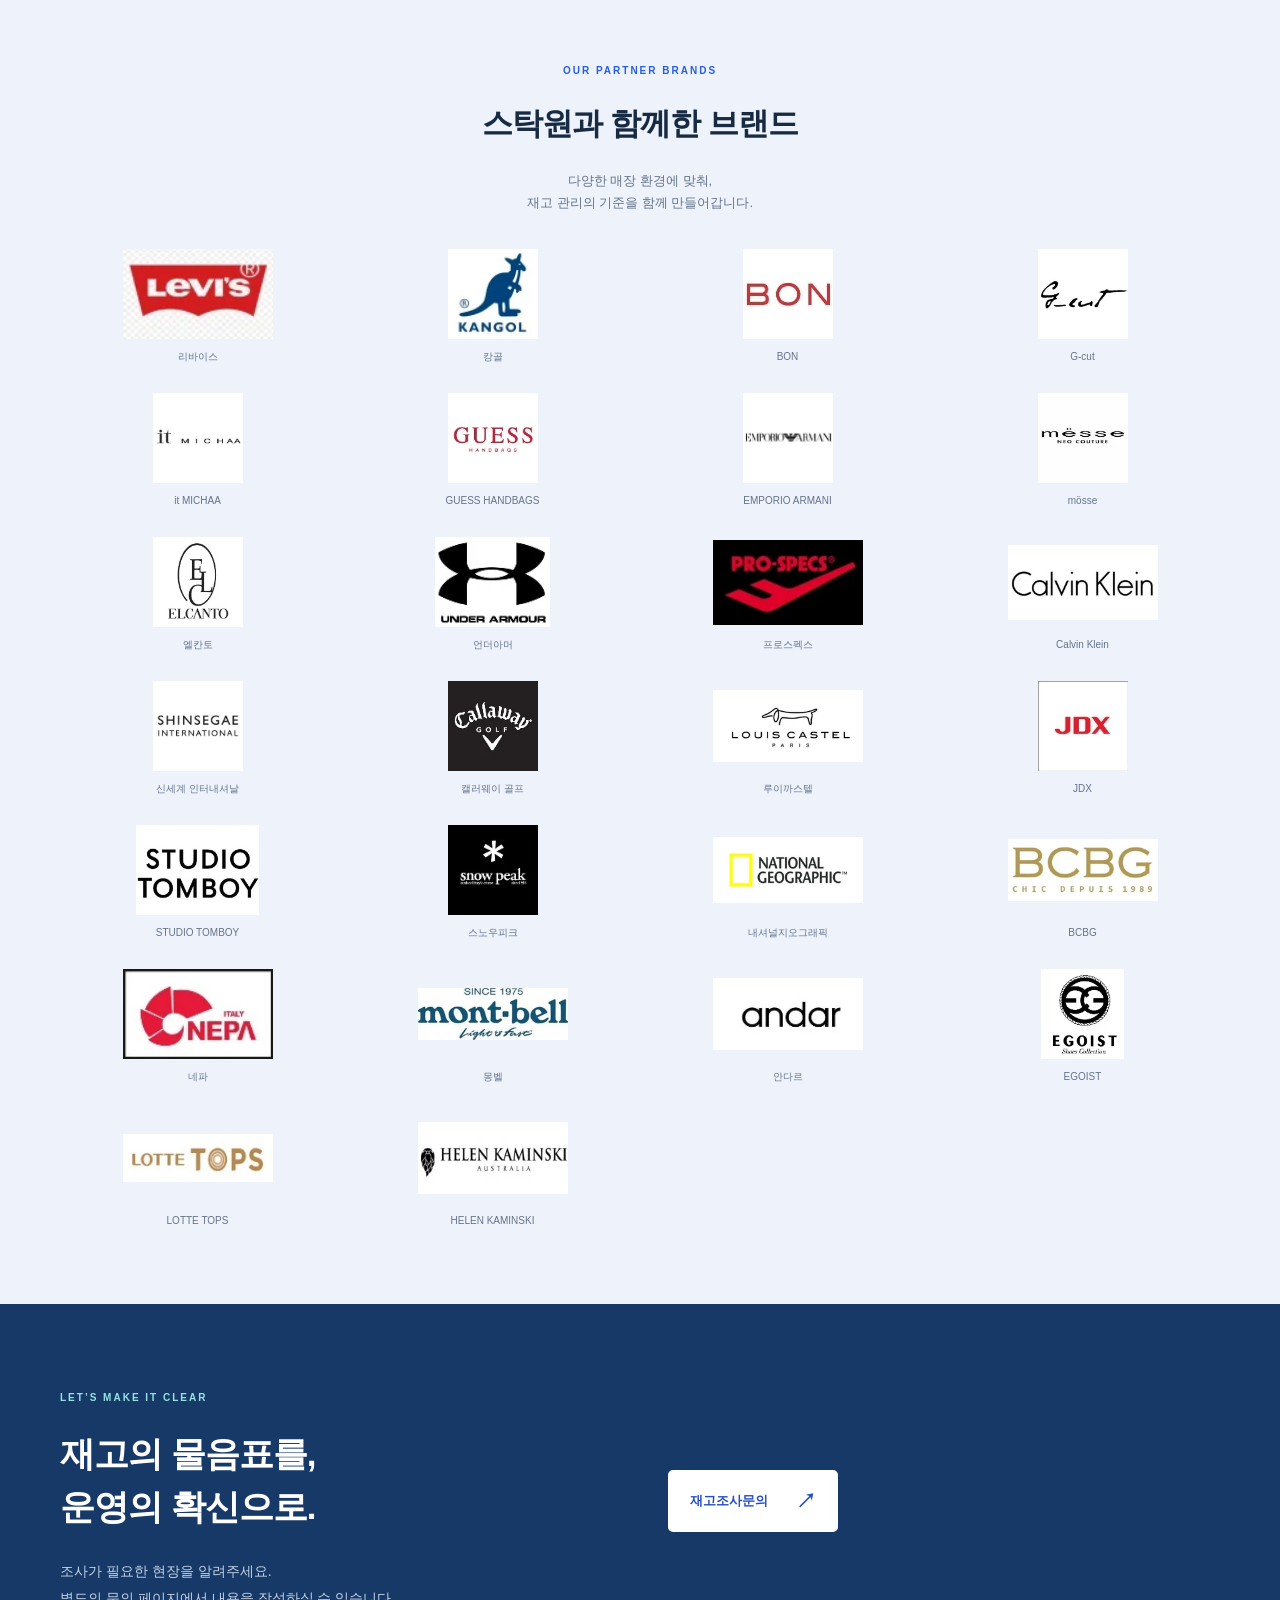
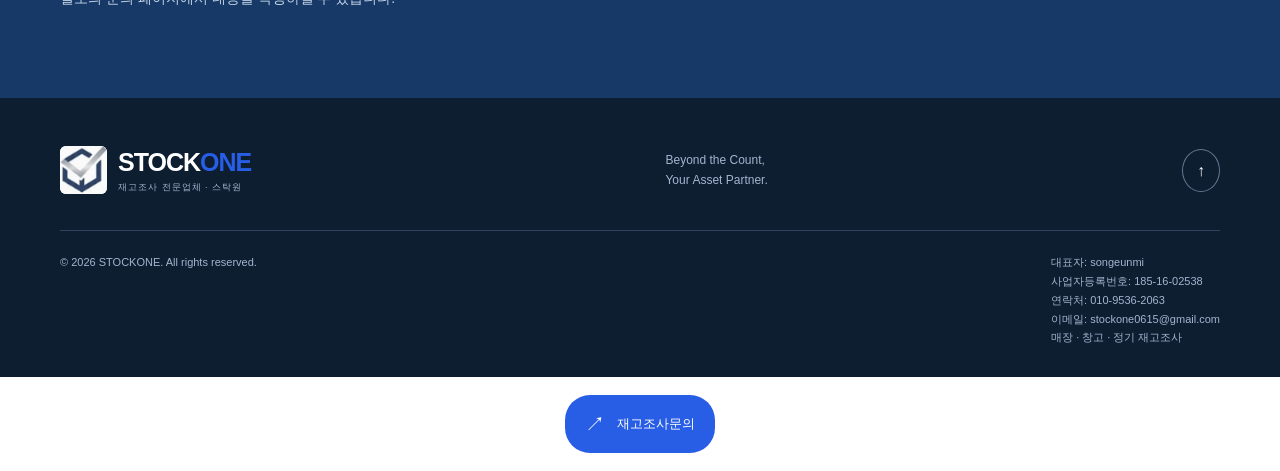
==== commit fcf34b3c: "Optimize site images for mobile decoding and remove embedded image data" ====
--- a/index.html
+++ b/index.html
@@ -20,18 +20,18 @@
 </head>
 <body>
 <a class="skip" href="#main">본문 바로가기</a>
-<header class="header"><div class="header-row wrap"><a class="brand" href="#" aria-label="스탁원 홈"><span class="logo" aria-hidden="true"><img src="[data-uri]" alt="" width="549" height="1280"></span><span class="brand-word">STOCK<b>ONE</b><small>재고조사 전문업체 · 스탁원</small></span></a><nav class="nav" aria-label="주 메뉴"><a href="#about">회사소개</a><a href="#services">서비스 안내</a><a href="#process">진행 절차</a></nav><a class="btn dark inquiry-link" href="contact.html">재고조사문의 <span>↗</span></a><button class="menu" aria-label="메뉴 열기" aria-expanded="false" aria-controls="mobile-menu"><i></i><i></i></button></div><nav class="mobile" id="mobile-menu" aria-label="모바일 메뉴" hidden><a href="#about">회사소개</a><a href="#services">서비스 안내</a><a href="#process">진행 절차</a><a class="inquiry-link" href="contact.html">재고조사문의</a></nav></header>
+<header class="header"><div class="header-row wrap"><a class="brand" href="#" aria-label="스탁원 홈"><span class="logo" aria-hidden="true"><img src="assets/mobile/stockone-logo.webp" alt="" width="549" height="1280"></span><span class="brand-word">STOCK<b>ONE</b><small>재고조사 전문업체 · 스탁원</small></span></a><nav class="nav" aria-label="주 메뉴"><a href="#about">회사소개</a><a href="#services">서비스 안내</a><a href="#process">진행 절차</a></nav><a class="btn dark inquiry-link" href="contact.html">재고조사문의 <span>↗</span></a><button class="menu" aria-label="메뉴 열기" aria-expanded="false" aria-controls="mobile-menu"><i></i><i></i></button></div><nav class="mobile" id="mobile-menu" aria-label="모바일 메뉴" hidden><a href="#about">회사소개</a><a href="#services">서비스 안내</a><a href="#process">진행 절차</a><a class="inquiry-link" href="contact.html">재고조사문의</a></nav></header>
 <main id="main">
-<section class="hero"><div class="hero-grid wrap"><div><p class="eyebrow"><span class="dot"></span> YOUR STOCK. A CLEARER PICTURE.</p><h1>재고를 바로 알면,<br>운영이 <em>달라집니다.</em></h1><p class="hero-copy">매장 속 수많은 상품, 하나의 명확한 기준.<br>스탁원과 함께 재고 관리의 시작을 바로 세우세요.</p><a class="btn blue inquiry-link" href="contact.html">재고조사문의 <span>↗</span></a><span class="hero-sub">STOCK ONE / INVENTORY PARTNER</span></div><figure class="hero-photo"><img src="assets/inventory-team.jpg" width="1280" height="1170" alt="의류 매장에서 스캐너로 상품을 확인하고 재고 내용을 기록하는 두 사람" fetchpriority="high" decoding="sync"><figcaption><span>INVENTORY, IN FOCUS</span>매장의 상품을 꼼꼼하게 확인합니다.</figcaption></figure></div></section>
+<section class="hero"><div class="hero-grid wrap"><div><p class="eyebrow"><span class="dot"></span> YOUR STOCK. A CLEARER PICTURE.</p><h1>재고를 바로 알면,<br>운영이 <em>달라집니다.</em></h1><p class="hero-copy">매장 속 수많은 상품, 하나의 명확한 기준.<br>스탁원과 함께 재고 관리의 시작을 바로 세우세요.</p><a class="btn blue inquiry-link" href="contact.html">재고조사문의 <span>↗</span></a><span class="hero-sub">STOCK ONE / INVENTORY PARTNER</span></div><figure class="hero-photo"><img src="assets/mobile/inventory-team.webp" alt="의류 매장에서 스캐너로 상품을 확인하고 재고 내용을 기록하는 두 사람" width="720" height="658" decoding="async"><figcaption><span>INVENTORY, IN FOCUS</span>매장의 상품을 꼼꼼하게 확인합니다.</figcaption></figure></div></section>
 <div class="strip"><div class="strip-inner wrap"><div><span>01</span>현장을 이해하는 조사</div><div><span>02</span>품목 단위의 꼼꼼한 확인</div><div><span>03</span>다음 운영을 위한 결과 정리</div></div></div>
-<section id="about" class="section wrap"><div class="section-label"><p class="eyebrow">ABOUT STOCKONE</p><span>01 / COMPANY</span></div><div class="heading"><h2>감으로 관리하던 재고,<br>이제 데이터로 명확하게.</h2><p>실제 상품과 기록 사이의 차이를 확인하고,<br>매장 운영을 위한 기준을 함께 만듭니다.</p></div><div class="tabs" role="tablist" aria-label="회사소개"><button class="tab" role="tab" id="tab-overview" aria-selected="true" aria-controls="panel-overview" tabindex="0">회사 개요</button><button class="tab" role="tab" id="tab-principles" aria-selected="false" aria-controls="panel-principles" tabindex="-1">조사 원칙</button></div><div id="panel-overview" role="tabpanel" aria-labelledby="tab-overview"><div class="overview"><div class="overview-copy"><h3>수많은 상품을 확인하는 일.<br>스탁원이 집중하는 일입니다.</h3><p>스탁원은 재고조사 전문업체입니다. 사업장별 상품 구성과 공간의 특성을 살펴보고, 조사 목적에 맞춰 실제 재고를 확인합니다. 정확한 현황 파악을 바탕으로 더 나은 운영을 준비할 수 있도록 돕겠습니다.</p></div><dl class="company-table"><div><dt>업체명</dt><dd>스탁원 · Stock One</dd></div><div><dt>사업 분야</dt><dd>재고조사</dd></div><div><dt>상담 분야</dt><dd>매장 · 창고 · 정기 및 목적별 조사</dd></div><div><dt>진행 방식</dt><dd>범위 협의 → 현장 조사 → 결과 확인</dd></div></dl></div></div><div id="panel-principles" role="tabpanel" aria-labelledby="tab-principles" hidden><div class="principles"><article><span>PRINCIPLE 01</span><h3>범위를 분명하게</h3><p>조사 대상과 공간, 확인할 항목을 먼저 협의해 현장에서의 기준을 맞춥니다.</p></article><article><span>PRINCIPLE 02</span><h3>상품을 꼼꼼하게</h3><p>품목과 위치를 구분해 실제 상품을 확인하고, 추가 점검이 필요한 항목을 살핍니다.</p></article><article><span>PRINCIPLE 03</span><h3>결과는 이해하기 쉽게</h3><p>확인한 재고와 점검 내용을 정리해 다음 운영 계획에 활용할 수 있도록 합니다.</p></article></div></div></section><section class="work-section wrap" aria-labelledby="work-heading"><div class="work-heading"><p class="eyebrow">A CLOSER LOOK AT INVENTORY</p><h2 id="work-heading">진열된 상품부터,<br>보관 중인 재고까지.</h2><p>상품 라벨과 수량을 확인하고,<br>조사 범위에 따라 재고를 정리합니다.</p></div><div class="work-grid"><figure><div class="work-photo"><img src="assets/inventory-scan.jpg" width="1280" height="1170" loading="eager" decoding="sync" alt="의류 매장에서 상품 라벨을 스캐너로 확인하는 모습"></div><figcaption><span>01 / ITEM CHECK</span><h3>상품별로 꼼꼼한 확인</h3><p>라벨과 품목을 확인하며 조사 기준을 맞춥니다.</p></figcaption></figure><figure><div class="work-photo"><img src="assets/inventory-count.png" width="1085" height="992" loading="eager" decoding="sync" alt="매장에 보관된 포장 상품을 구분하고 수량을 살피는 모습"></div><figcaption><span>02 / STOCK COUNT</span><h3>보관 상품까지 살피는 조사</h3><p>진열 공간 밖의 상품도 조사 범위에 맞춰 확인합니다.</p></figcaption></figure></div></section>
-<section class="services" id="services"><div class="section wrap"><div class="section-label"><p class="eyebrow">OUR SERVICES</p><span>02 / SERVICES</span></div><div class="heading"><h2>현장에 맞게,<br>필요한 범위만큼.</h2><p>사업장 유형과 조사 목적을 알려주세요.<br>필요한 재고조사 범위를 함께 정합니다.</p></div><div class="cards"><article class="card"><div class="card-art service-photo"><img src="assets/service-store.jpg" width="960" height="1280" loading="eager" decoding="sync" alt="의류 매장의 상품 진열과 마네킹 모습"></div><small>SERVICE 01</small><h3>매장 재고조사</h3><p>판매 공간의 진열 상품부터 매장 내 보관 재고까지, 실제 상품의 수량을 확인합니다.</p><div class="card-tail">브랜드 매장 · 백화점 · 아울렛 · 로드숍</div></article><article class="card"><div class="card-art service-photo"><img src="assets/service-warehouse.jpg" width="960" height="1280" loading="eager" decoding="sync" alt="창고 선반에 품목별로 보관된 의류 재고"></div><small>SERVICE 02</small><h3>창고·보관 재고조사</h3><p>창고와 보관 공간을 구역별로 나누고, 품목별 수량을 확인해 재고 현황을 정리합니다.</p><div class="card-tail">보관 공간 · 창고 · 물류 재고</div></article><article class="card"><div class="card-art service-photo service-report"><img src="assets/service-inventory-report.jpg" width="1280" height="640" loading="eager" decoding="sync" alt="정기·목적별 재고조사 결과표와 품목별 재고 요약표 예시"></div><small>SERVICE 03</small><h3>정기·목적별 조사</h3><p>정기 점검, 시즌 마감, 인수인계 등 재고 확인이 필요한 시점과 목적에 맞춰 상담합니다.</p><div class="card-tail">정기 실사 · 시즌 마감 · 인수인계</div></article></div></div></section>
+<section id="about" class="section wrap"><div class="section-label"><p class="eyebrow">ABOUT STOCKONE</p><span>01 / COMPANY</span></div><div class="heading"><h2>감으로 관리하던 재고,<br>이제 데이터로 명확하게.</h2><p>실제 상품과 기록 사이의 차이를 확인하고,<br>매장 운영을 위한 기준을 함께 만듭니다.</p></div><div class="tabs" role="tablist" aria-label="회사소개"><button class="tab" role="tab" id="tab-overview" aria-selected="true" aria-controls="panel-overview" tabindex="0">회사 개요</button><button class="tab" role="tab" id="tab-principles" aria-selected="false" aria-controls="panel-principles" tabindex="-1">조사 원칙</button></div><div id="panel-overview" role="tabpanel" aria-labelledby="tab-overview"><div class="overview"><div class="overview-copy"><h3>수많은 상품을 확인하는 일.<br>스탁원이 집중하는 일입니다.</h3><p>스탁원은 재고조사 전문업체입니다. 사업장별 상품 구성과 공간의 특성을 살펴보고, 조사 목적에 맞춰 실제 재고를 확인합니다. 정확한 현황 파악을 바탕으로 더 나은 운영을 준비할 수 있도록 돕겠습니다.</p></div><dl class="company-table"><div><dt>업체명</dt><dd>스탁원 · Stock One</dd></div><div><dt>사업 분야</dt><dd>재고조사</dd></div><div><dt>상담 분야</dt><dd>매장 · 창고 · 정기 및 목적별 조사</dd></div><div><dt>진행 방식</dt><dd>범위 협의 → 현장 조사 → 결과 확인</dd></div></dl></div></div><div id="panel-principles" role="tabpanel" aria-labelledby="tab-principles" hidden><div class="principles"><article><span>PRINCIPLE 01</span><h3>범위를 분명하게</h3><p>조사 대상과 공간, 확인할 항목을 먼저 협의해 현장에서의 기준을 맞춥니다.</p></article><article><span>PRINCIPLE 02</span><h3>상품을 꼼꼼하게</h3><p>품목과 위치를 구분해 실제 상품을 확인하고, 추가 점검이 필요한 항목을 살핍니다.</p></article><article><span>PRINCIPLE 03</span><h3>결과는 이해하기 쉽게</h3><p>확인한 재고와 점검 내용을 정리해 다음 운영 계획에 활용할 수 있도록 합니다.</p></article></div></div></section><section class="work-section wrap" aria-labelledby="work-heading"><div class="work-heading"><p class="eyebrow">A CLOSER LOOK AT INVENTORY</p><h2 id="work-heading">진열된 상품부터,<br>보관 중인 재고까지.</h2><p>상품 라벨과 수량을 확인하고,<br>조사 범위에 따라 재고를 정리합니다.</p></div><div class="work-grid"><figure><div class="work-photo"><img src="assets/mobile/inventory-scan.webp" alt="의류 매장에서 상품 라벨을 스캐너로 확인하는 모습" width="720" height="658" decoding="async"></div><figcaption><span>01 / ITEM CHECK</span><h3>상품별로 꼼꼼한 확인</h3><p>라벨과 품목을 확인하며 조사 기준을 맞춥니다.</p></figcaption></figure><figure><div class="work-photo"><img src="assets/mobile/inventory-count.webp" alt="매장에 보관된 포장 상품을 구분하고 수량을 살피는 모습" width="720" height="658" decoding="async"></div><figcaption><span>02 / STOCK COUNT</span><h3>보관 상품까지 살피는 조사</h3><p>진열 공간 밖의 상품도 조사 범위에 맞춰 확인합니다.</p></figcaption></figure></div></section>
+<section class="services" id="services"><div class="section wrap"><div class="section-label"><p class="eyebrow">OUR SERVICES</p><span>02 / SERVICES</span></div><div class="heading"><h2>현장에 맞게,<br>필요한 범위만큼.</h2><p>사업장 유형과 조사 목적을 알려주세요.<br>필요한 재고조사 범위를 함께 정합니다.</p></div><div class="cards"><article class="card"><div class="card-art service-photo"><img src="assets/mobile/service-store.webp" alt="의류 매장의 상품 진열과 마네킹 모습" width="720" height="960" decoding="async"></div><small>SERVICE 01</small><h3>매장 재고조사</h3><p>판매 공간의 진열 상품부터 매장 내 보관 재고까지, 실제 상품의 수량을 확인합니다.</p><div class="card-tail">브랜드 매장 · 백화점 · 아울렛 · 로드숍</div></article><article class="card"><div class="card-art service-photo"><img src="assets/mobile/service-warehouse.webp" alt="창고 선반에 품목별로 보관된 의류 재고" width="720" height="960" decoding="async"></div><small>SERVICE 02</small><h3>창고·보관 재고조사</h3><p>창고와 보관 공간을 구역별로 나누고, 품목별 수량을 확인해 재고 현황을 정리합니다.</p><div class="card-tail">보관 공간 · 창고 · 물류 재고</div></article><article class="card"><div class="card-art service-photo service-report"><img src="assets/mobile/service-inventory-report.webp" alt="정기·목적별 재고조사 결과표와 품목별 재고 요약표 예시" width="720" height="360" decoding="async"></div><small>SERVICE 03</small><h3>정기·목적별 조사</h3><p>정기 점검, 시즌 마감, 인수인계 등 재고 확인이 필요한 시점과 목적에 맞춰 상담합니다.</p><div class="card-tail">정기 실사 · 시즌 마감 · 인수인계</div></article></div></div></section>
 <section class="banner"><div class="wrap"><div><p class="eyebrow">BEYOND THE COUNT</p><h2>재고의 숫자에서,<br>운영의 다음 단계까지.</h2><p>무엇을, 어디까지 확인할지부터 함께 정리합니다.</p></div><span class="banner-symbol" aria-hidden="true">↗↗</span></div></section>
 <section id="process" class="section wrap"><div class="section-label"><p class="eyebrow">HOW WE WORK</p><span>03 / PROCESS</span></div><div class="heading"><h2>복잡한 재고조사,<br>순서는 명확하게.</h2><p>문의부터 결과 확인까지,<br>각 단계에 필요한 내용을 함께 준비합니다.</p></div><ol class="steps"><li><span class="number">01</span><div><h3>문의 및 범위 협의</h3><p>사업장 위치, 상품 규모, 희망 일정을 바탕으로 조사 범위를 협의합니다.</p></div><span class="arrow" aria-hidden="true">↗</span></li><li><span class="number">02</span><div><h3>일정 및 현장 준비</h3><p>운영 시간과 상품 배치를 고려해 일정과 사전 준비 사항을 정리합니다.</p></div><span class="arrow" aria-hidden="true">↗</span></li><li><span class="number">03</span><div><h3>현장 재고조사</h3><p>협의한 범위에 따라 상품을 확인하고 품목별 재고를 기록합니다.</p></div><span class="arrow" aria-hidden="true">↗</span></li><li><span class="number">04</span><div><h3>결과 확인 및 전달</h3><p>조사 결과와 추가 확인이 필요한 항목을 함께 정리합니다.</p></div><span class="arrow" aria-hidden="true">✓</span></li></ol></section>
 <section class="faq"><div class="section wrap faq-grid"><div><p class="eyebrow">BEFORE YOU START</p><h2>궁금한 점을<br>먼저 확인하세요.</h2></div><div><details><summary>문의 전에 무엇을 준비하면 되나요?<span aria-hidden="true">+</span></summary><p>사업장 위치, 매장 또는 창고 여부, 대략적인 상품 수량, 희망 조사 날짜를 준비해 주세요. 구체적인 범위는 상담 시 협의합니다.</p></details><details><summary>영업시간 외 조사도 가능한가요?<span aria-hidden="true">+</span></summary><p>매장 운영에 미치는 영향을 고려해 희망 시간대를 협의합니다. 실제 가능 일정은 위치와 조사 규모를 확인한 뒤 안내합니다.</p></details><details><summary>조사 비용은 어떻게 정해지나요?<span aria-hidden="true">+</span></summary><p>상품 수량과 품목 수, 조사 공간, 일정, 결과 정리 범위 등에 따라 달라집니다. 필요한 조사 범위를 먼저 협의해 주세요.</p></details></div></div></section>
-<section class="partners-section" aria-labelledby="partners-heading"><div class="wrap"><p class="eyebrow">OUR PARTNER BRANDS</p><h2 id="partners-heading">스탁원과 함께한 브랜드</h2><p class="partners-intro">다양한 매장 환경에 맞춰,<br>재고 관리의 기준을 함께 만들어갑니다.</p><div class="partner-marquee" id="partner-marquee"><div class="partner-belt"><div class="partner-track"><div class="partner-item"><img src="assets/partner-logos/brand-01.jpg" alt="리바이스 로고" decoding="sync" width="180" height="110"><small>리바이스</small></div><div class="partner-item"><img src="assets/partner-logos/brand-02.jpg" alt="캉골 로고" decoding="sync" width="180" height="110"><small>캉골</small></div><div class="partner-item"><img src="assets/partner-logos/brand-03.jpg" alt="BON 로고" decoding="sync" width="180" height="110"><small>BON</small></div><div class="partner-item"><img src="assets/partner-logos/brand-04.jpg" alt="G-cut 로고" decoding="sync" width="180" height="110"><small>G-cut</small></div><div class="partner-item"><img src="assets/partner-logos/brand-05.jpg" alt="it MICHAA 로고" decoding="sync" width="180" height="110"><small>it MICHAA</small></div><div class="partner-item"><img src="assets/partner-logos/brand-06.jpg" alt="GUESS HANDBAGS 로고" decoding="sync" width="180" height="110"><small>GUESS HANDBAGS</small></div><div class="partner-item"><img src="assets/partner-logos/brand-07.jpg" alt="EMPORIO ARMANI 로고" decoding="sync" width="180" height="110"><small>EMPORIO ARMANI</small></div><div class="partner-item"><img src="assets/partner-logos/brand-08.jpg" alt="mösse 로고" decoding="sync" width="180" height="110"><small>mösse</small></div><div class="partner-item"><img src="assets/partner-logos/brand-09.jpg" alt="엘칸토 로고" decoding="sync" width="180" height="110"><small>엘칸토</small></div><div class="partner-item"><img src="assets/partner-logos/brand-10.jpg" alt="언더아머 로고" decoding="sync" width="180" height="110"><small>언더아머</small></div><div class="partner-item"><img src="assets/partner-logos/brand-11.jpg" alt="프로스펙스 로고" decoding="sync" width="180" height="110"><small>프로스펙스</small></div><div class="partner-item"><img src="assets/partner-logos/brand-12.jpg" alt="Calvin Klein 로고" decoding="sync" width="180" height="110"><small>Calvin Klein</small></div><div class="partner-item"><img src="assets/partner-logos/brand-13.jpg" alt="신세계 인터내셔날 로고" decoding="sync" width="180" height="110"><small>신세계 인터내셔날</small></div><div class="partner-item"><img src="assets/partner-logos/brand-14.jpg" alt="캘러웨이 골프 로고" decoding="sync" width="180" height="110"><small>캘러웨이 골프</small></div><div class="partner-item"><img src="assets/partner-logos/brand-15.jpg" alt="루이까스텔 로고" decoding="sync" width="180" height="110"><small>루이까스텔</small></div><div class="partner-item"><img src="assets/partner-logos/brand-16.jpg" alt="JDX 로고" decoding="sync" width="180" height="110"><small>JDX</small></div><div class="partner-item"><img src="assets/partner-logos/brand-17.jpg" alt="STUDIO TOMBOY 로고" decoding="sync" width="180" height="110"><small>STUDIO TOMBOY</small></div><div class="partner-item"><img src="assets/partner-logos/brand-18.jpg" alt="스노우피크 로고" decoding="sync" width="180" height="110"><small>스노우피크</small></div><div class="partner-item"><img src="assets/partner-logos/brand-19.jpg" alt="내셔널지오그래픽 로고" decoding="sync" width="180" height="110"><small>내셔널지오그래픽</small></div><div class="partner-item"><img src="assets/partner-logos/brand-20.jpg" alt="BCBG 로고" decoding="sync" width="180" height="110"><small>BCBG</small></div><div class="partner-item"><img src="assets/partner-logos/brand-21.jpg" alt="네파 로고" decoding="sync" width="180" height="110"><small>네파</small></div><div class="partner-item"><img src="assets/partner-logos/brand-22.jpg" alt="몽벨 로고" decoding="sync" width="180" height="110"><small>몽벨</small></div><div class="partner-item"><img src="assets/partner-logos/brand-23.jpg" alt="안다르 로고" decoding="sync" width="180" height="110"><small>안다르</small></div><div class="partner-item"><img src="assets/partner-logos/brand-24.jpg" alt="EGOIST 로고" decoding="sync" width="180" height="110"><small>EGOIST</small></div><div class="partner-item"><img src="assets/partner-logos/brand-25.jpg" alt="LOTTE TOPS 로고" decoding="sync" width="180" height="110"><small>LOTTE TOPS</small></div><div class="partner-item"><img src="assets/partner-logos/brand-26.jpg" alt="HELEN KAMINSKI 로고" decoding="sync" width="180" height="110"><small>HELEN KAMINSKI</small></div></div></div></div></div></section><section class="contact"><div class="section wrap contact-grid"><div class="contact-copy"><p class="eyebrow">LET’S MAKE IT CLEAR</p><h2>재고의 물음표를,<br>운영의 확신으로.</h2><p>조사가 필요한 현장을 알려주세요.<br>별도의 문의 페이지에서 내용을 작성하실 수 있습니다.</p></div><div><a class="btn blue inquiry-link" href="contact.html">재고조사문의 <span aria-hidden="true">↗</span></a></div></div></section>
+<section class="partners-section" aria-labelledby="partners-heading"><div class="wrap"><p class="eyebrow">OUR PARTNER BRANDS</p><h2 id="partners-heading">스탁원과 함께한 브랜드</h2><p class="partners-intro">다양한 매장 환경에 맞춰,<br>재고 관리의 기준을 함께 만들어갑니다.</p><div class="partner-marquee" id="partner-marquee"><div class="partner-belt"><div class="partner-track"><div class="partner-item"><img src="assets/mobile/brand-01.webp" alt="리바이스 로고" width="117" height="70" decoding="async"><small>리바이스</small></div><div class="partner-item"><img src="assets/mobile/brand-02.webp" alt="캉골 로고" width="86" height="86" decoding="async"><small>캉골</small></div><div class="partner-item"><img src="assets/mobile/brand-03.webp" alt="BON 로고" width="117" height="117" decoding="async"><small>BON</small></div><div class="partner-item"><img src="assets/mobile/brand-04.webp" alt="G-cut 로고" width="167" height="167" decoding="async"><small>G-cut</small></div><div class="partner-item"><img src="assets/mobile/brand-05.webp" alt="it MICHAA 로고" width="136" height="136" decoding="async"><small>it MICHAA</small></div><div class="partner-item"><img src="assets/mobile/brand-06.webp" alt="GUESS HANDBAGS 로고" width="141" height="141" decoding="async"><small>GUESS HANDBAGS</small></div><div class="partner-item"><img src="assets/mobile/brand-07.webp" alt="EMPORIO ARMANI 로고" width="182" height="182" decoding="async"><small>EMPORIO ARMANI</small></div><div class="partner-item"><img src="assets/mobile/brand-08.webp" alt="mösse 로고" width="148" height="148" decoding="async"><small>mösse</small></div><div class="partner-item"><img src="assets/mobile/brand-09.webp" alt="엘칸토 로고" width="147" height="147" decoding="async"><small>엘칸토</small></div><div class="partner-item"><img src="assets/mobile/brand-10.webp" alt="언더아머 로고" width="130" height="102" decoding="async"><small>언더아머</small></div><div class="partner-item"><img src="assets/mobile/brand-11.webp" alt="프로스펙스 로고" width="152" height="86" decoding="async"><small>프로스펙스</small></div><div class="partner-item"><img src="assets/mobile/brand-12.webp" alt="Calvin Klein 로고" width="240" height="120" decoding="async"><small>Calvin Klein</small></div><div class="partner-item"><img src="assets/mobile/brand-13.webp" alt="신세계 인터내셔날 로고" width="117" height="117" decoding="async"><small>신세계 인터내셔날</small></div><div class="partner-item"><img src="assets/mobile/brand-14.webp" alt="캘러웨이 골프 로고" width="134" height="134" decoding="async"><small>캘러웨이 골프</small></div><div class="partner-item"><img src="assets/mobile/brand-15.webp" alt="루이까스텔 로고" width="240" height="116" decoding="async"><small>루이까스텔</small></div><div class="partner-item"><img src="assets/mobile/brand-16.webp" alt="JDX 로고" width="128" height="128" decoding="async"><small>JDX</small></div><div class="partner-item"><img src="assets/mobile/brand-17.webp" alt="STUDIO TOMBOY 로고" width="218" height="160" decoding="async"><small>STUDIO TOMBOY</small></div><div class="partner-item"><img src="assets/mobile/brand-18.webp" alt="스노우피크 로고" width="115" height="115" decoding="async"><small>스노우피크</small></div><div class="partner-item"><img src="assets/mobile/brand-19.webp" alt="내셔널지오그래픽 로고" width="240" height="105" decoding="async"><small>내셔널지오그래픽</small></div><div class="partner-item"><img src="assets/mobile/brand-20.webp" alt="BCBG 로고" width="231" height="95" decoding="async"><small>BCBG</small></div><div class="partner-item"><img src="assets/mobile/brand-21.webp" alt="네파 로고" width="136" height="81" decoding="async"><small>네파</small></div><div class="partner-item"><img src="assets/mobile/brand-22.webp" alt="몽벨 로고" width="240" height="84" decoding="async"><small>몽벨</small></div><div class="partner-item"><img src="assets/mobile/brand-23.webp" alt="안다르 로고" width="174" height="84" decoding="async"><small>안다르</small></div><div class="partner-item"><img src="assets/mobile/brand-24.webp" alt="EGOIST 로고" width="133" height="145" decoding="async"><small>EGOIST</small></div><div class="partner-item"><img src="assets/mobile/brand-25.webp" alt="LOTTE TOPS 로고" width="163" height="53" decoding="async"><small>LOTTE TOPS</small></div><div class="partner-item"><img src="assets/mobile/brand-26.webp" alt="HELEN KAMINSKI 로고" width="201" height="97" decoding="async"><small>HELEN KAMINSKI</small></div></div></div></div></div></section><section class="contact"><div class="section wrap contact-grid"><div class="contact-copy"><p class="eyebrow">LET’S MAKE IT CLEAR</p><h2>재고의 물음표를,<br>운영의 확신으로.</h2><p>조사가 필요한 현장을 알려주세요.<br>별도의 문의 페이지에서 내용을 작성하실 수 있습니다.</p></div><div><a class="btn blue inquiry-link" href="contact.html">재고조사문의 <span aria-hidden="true">↗</span></a></div></div></section>
 </main>
-<footer class="footer"><div class="wrap"><div class="footer-top"><a class="brand" href="#" aria-label="스탁원 홈"><span class="logo" aria-hidden="true"><img src="[data-uri]" alt="" width="549" height="1280"></span><span class="brand-word">STOCK<b>ONE</b><small>재고조사 전문업체 · 스탁원</small></span></a><p>Beyond the Count,<br>Your Asset Partner.</p><a class="back" href="#" aria-label="페이지 맨 위로">↑</a></div><div class="footer-bottom"><span>© <span id="year">2026</span> STOCKONE. All rights reserved.</span><span>대표자: songeunmi<br>사업자등록번호: 185-16-02538<br>연락처: <a href="tel:01095362063">010-9536-2063</a><br>이메일: <a href="mailto:stockone0615@gmail.com">stockone0615@gmail.com</a><br>매장 · 창고 · 정기 재고조사</span></div></div></footer>
+<footer class="footer"><div class="wrap"><div class="footer-top"><a class="brand" href="#" aria-label="스탁원 홈"><span class="logo" aria-hidden="true"><img src="assets/mobile/stockone-logo.webp" alt="" width="549" height="1280"></span><span class="brand-word">STOCK<b>ONE</b><small>재고조사 전문업체 · 스탁원</small></span></a><p>Beyond the Count,<br>Your Asset Partner.</p><a class="back" href="#" aria-label="페이지 맨 위로">↑</a></div><div class="footer-bottom"><span>© <span id="year">2026</span> STOCKONE. All rights reserved.</span><span>대표자: songeunmi<br>사업자등록번호: 185-16-02538<br>연락처: <a href="tel:01095362063">010-9536-2063</a><br>이메일: <a href="mailto:stockone0615@gmail.com">stockone0615@gmail.com</a><br>매장 · 창고 · 정기 재고조사</span></div></div></footer>
 <a class="float inquiry-link" href="contact.html"><span aria-hidden="true">↗</span>재고조사문의</a>
 <script>
 const menu=document.querySelector('.menu'),mobile=document.querySelector('#mobile-menu');
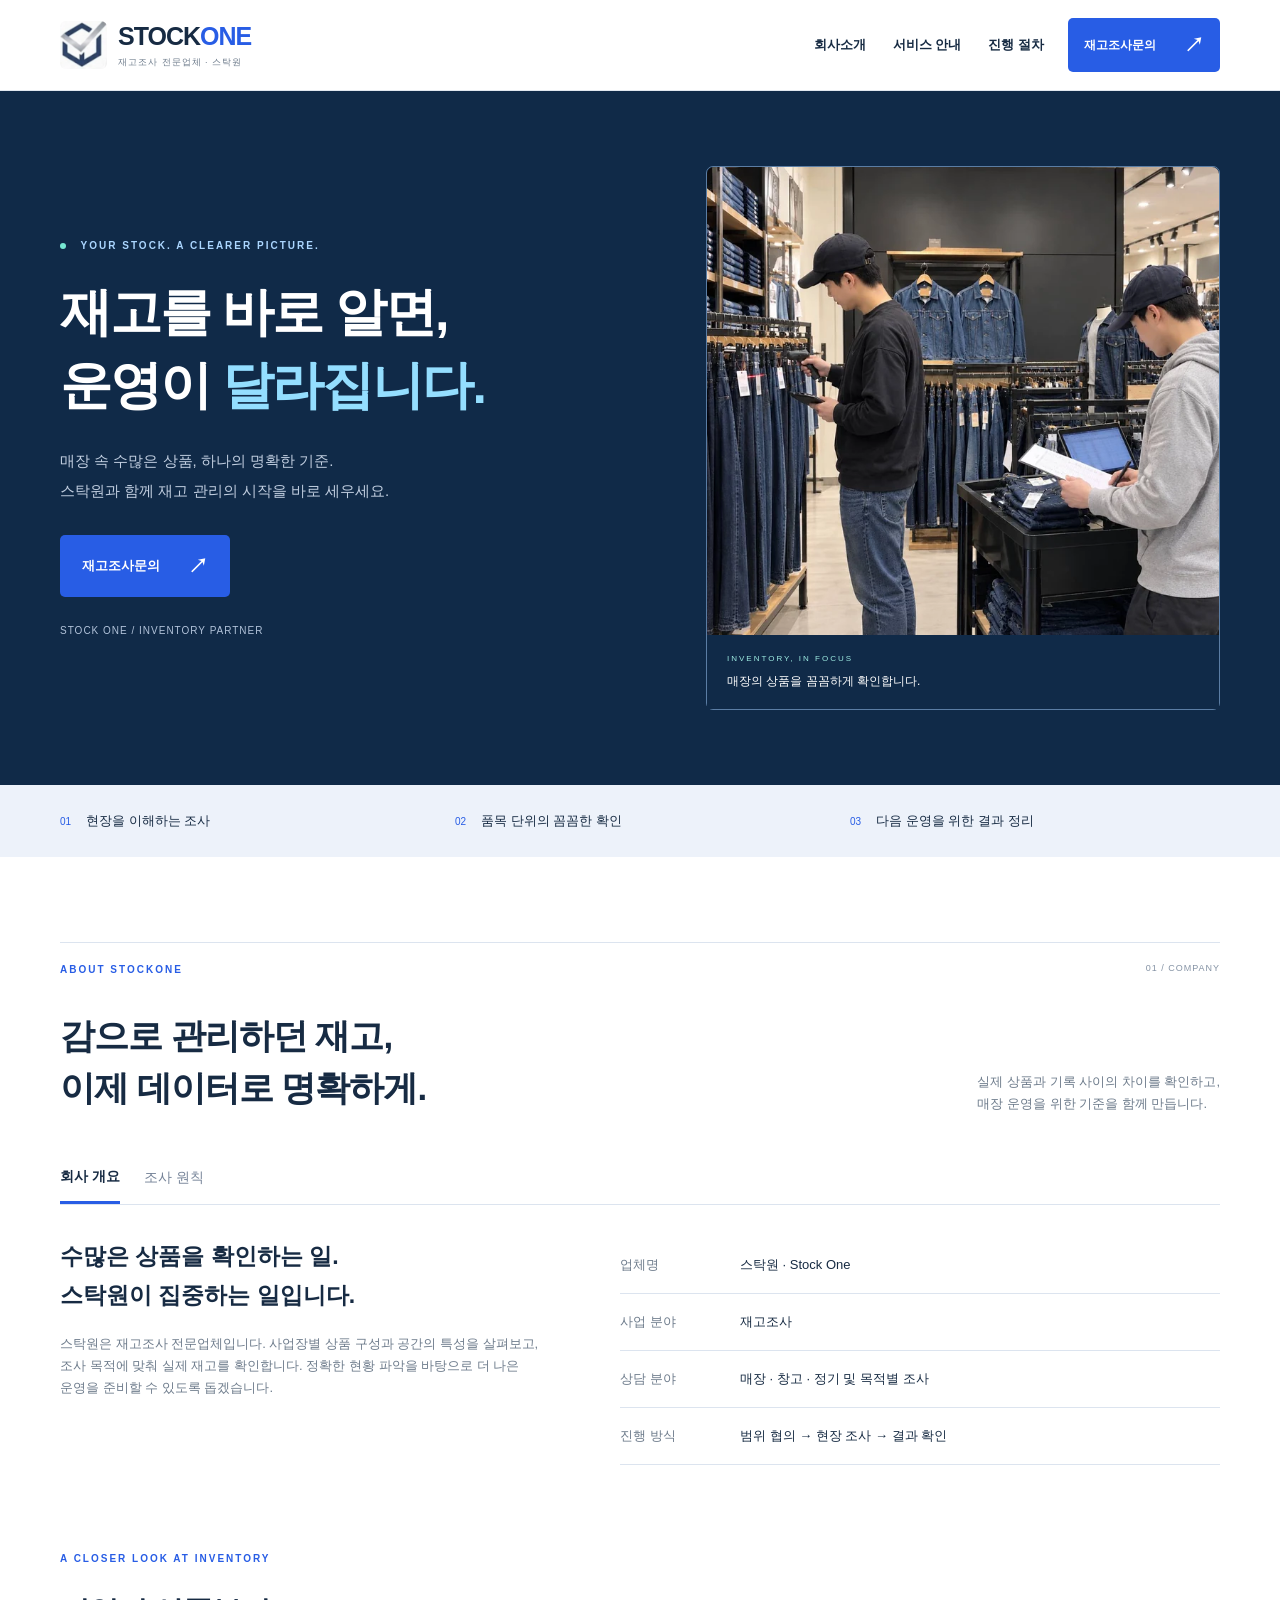
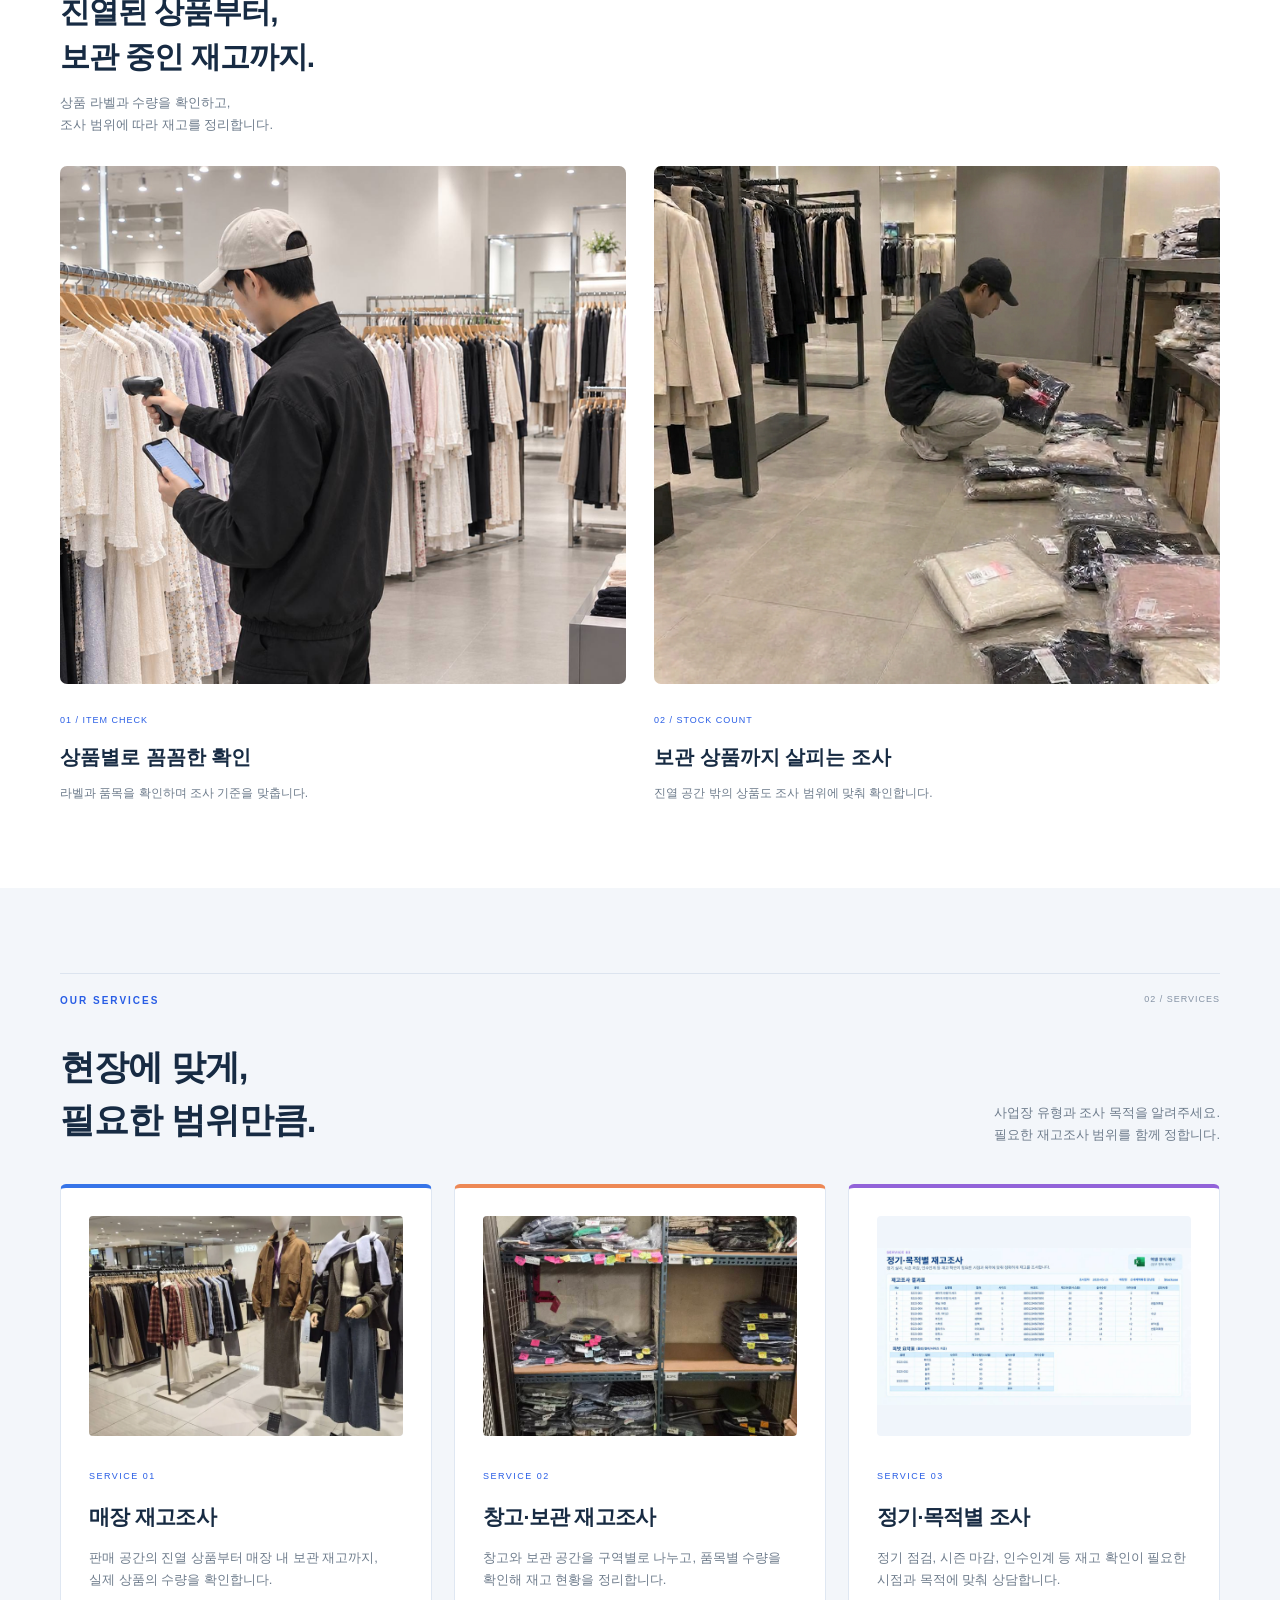
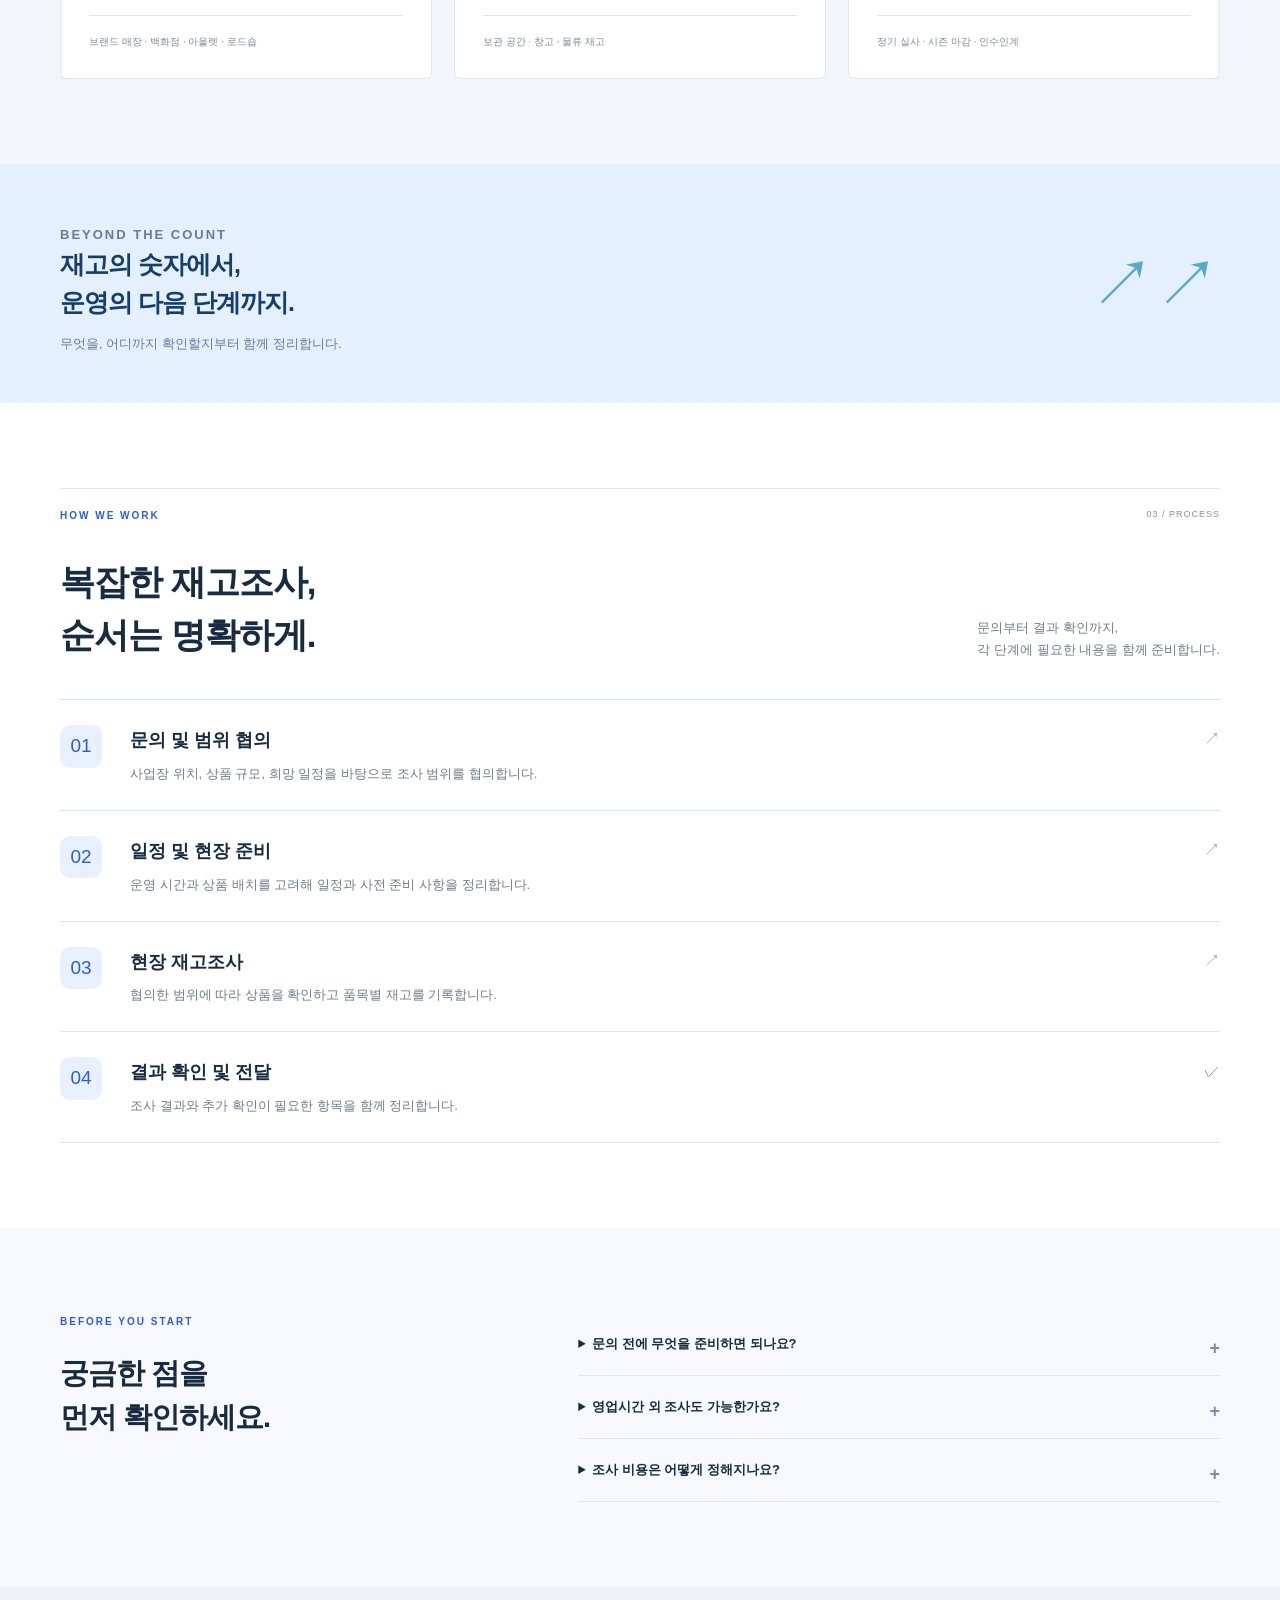
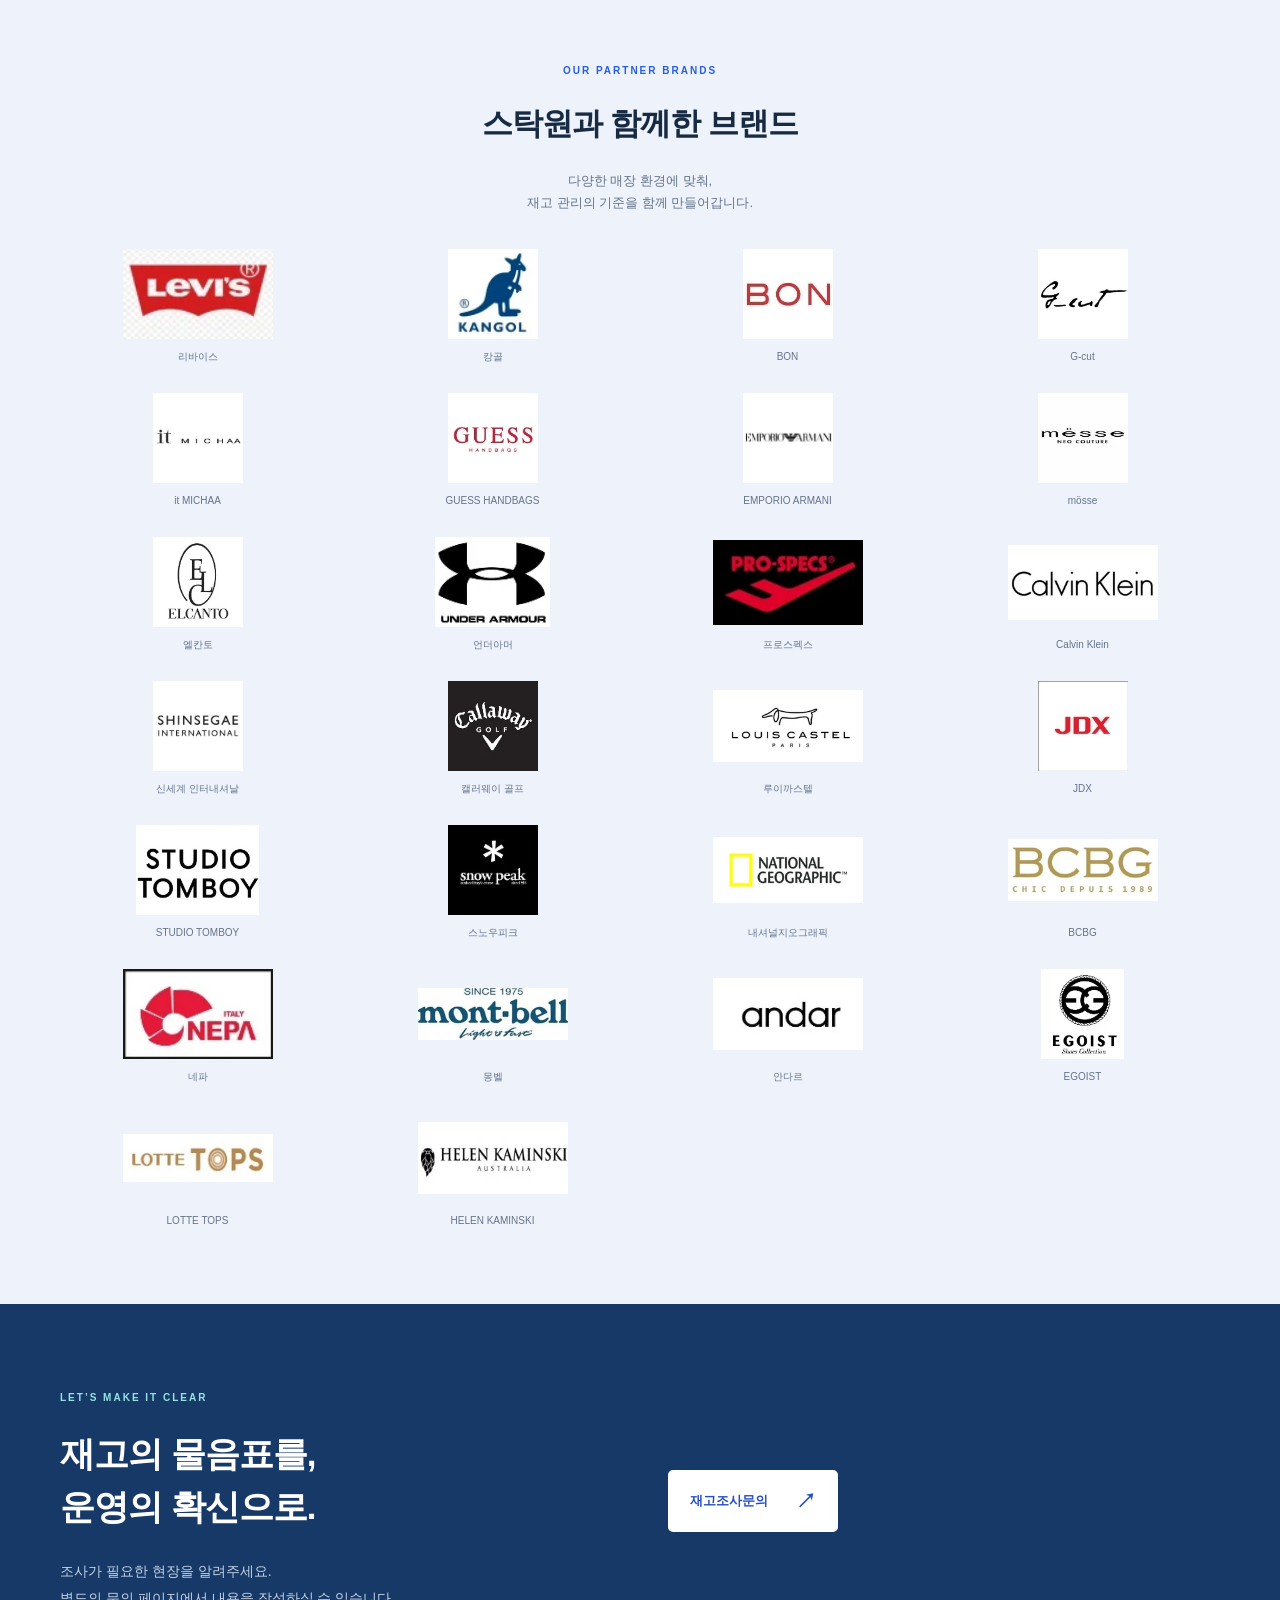
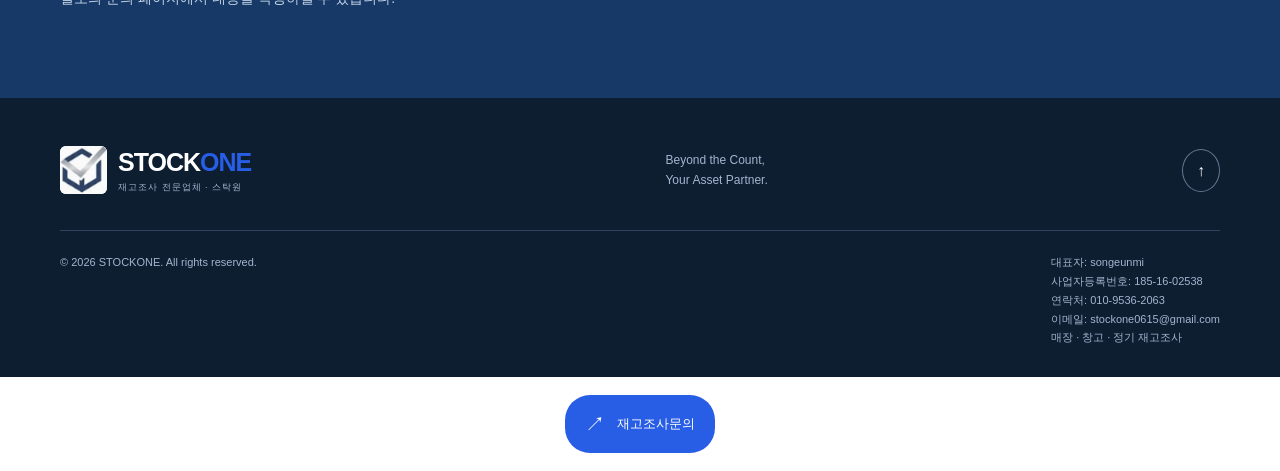
==== commit 986c359f: "Use PNG assets and isolated mobile layers for affected inventory cards" ====
--- a/index.html
+++ b/index.html
@@ -16,7 +16,7 @@
 .contact{background:#173967;color:#fff}.contact-grid{display:grid;grid-template-columns:1fr 1fr;gap:55px;align-items:center}.contact .eyebrow{color:#96e3e2}.contact h2{font-size:35px}.contact-copy>p:not(.eyebrow){font-size:14px;line-height:1.95;color:#c2d2e5;margin:25px 0 0}.contact .btn{background:#fff;color:#244dc2}.footer{background:#0d1e31;color:#fff;padding:40px 0 30px}.footer-top{display:flex;align-items:center;justify-content:space-between;gap:25px;margin-bottom:28px}.footer .brand-word{color:#fff}.footer .brand small{color:#a3b5cd}.footer-top>p{font-size:12px;color:#a3b5cd}.back{display:block;border:1px solid #61758e;border-radius:50%;padding:7px 14px}.footer-bottom{display:flex;justify-content:space-between;gap:25px;border-top:1px solid #30445e;padding-top:22px;font-size:11px;color:#a3b5cd}.footer-bottom>span{min-width:0;overflow-wrap:anywhere}.float{display:flex;align-items:center;justify-content:center;gap:12px;width:fit-content;max-width:90%;margin:18px auto;background:#285de5;color:#fff;border-radius:25px;padding:12px 20px;font-size:13px}.float span{font-size:20px}
 @media(max-width:1000px){.wrap{padding-left:28px;padding-right:28px}.nav{gap:18px}.header-row{gap:18px}.hero-grid{gap:30px}h1{font-size:43px}.overview{gap:35px}.card{padding:22px}.card h3{font-size:19px}}
 @media(max-width:700px){.wrap{padding-left:24px;padding-right:24px}.header-row{min-height:76px;gap:12px}.brand{gap:7px}.logo{width:39px;height:40px}.logo img{width:92px;left:-29px;top:-109px}.brand-word{font-size:20px}.brand small{font-size:7px;letter-spacing:.5px}.nav{display:none}.header .btn{margin-left:auto;font-size:10px;padding:11px 10px;gap:8px}.header .btn span{font-size:14px}.menu{display:block;flex:0 0 24px;width:24px;background:#fff;border:0;padding:3px}.menu i{display:block;height:2px;margin:5px 0;background:#172b43;width:20px}.hero-grid{display:block;padding-top:48px;padding-bottom:42px}h1{font-size:36px;letter-spacing:-1.5px}.hero .eyebrow{font-size:8px}.hero-copy{font-size:13px}.hero-sub{font-size:9px}.hero-photo{margin-top:35px}.hero-photo figcaption{font-size:11px}.strip-inner{display:block;padding-top:18px;padding-bottom:18px}.strip-inner>div{font-size:12px;margin:8px 0}.section{padding-top:55px;padding-bottom:55px}.section-label{margin-bottom:26px}.section-label>span{font-size:8px}.eyebrow{font-size:9px}.heading{display:block;margin-bottom:28px}h2{font-size:27px}.heading>p{font-size:12px;margin-top:18px}.overview{display:block}.overview-copy h3{font-size:21px}.overview-copy p{font-size:12px}.company-table{margin-top:25px}.company-table>div{grid-template-columns:75px 1fr;font-size:12px;gap:15px}.principles{display:block}.principles article{margin:22px 0}.work-section{padding-bottom:55px}.work-heading h2{font-size:25px}.work-grid{display:block}.work-grid figure{margin-bottom:30px}.cards{display:block}.card{padding:24px;margin-bottom:20px}.card h3{font-size:21px}.card p{font-size:12px}.service-photo img{height:250px}.banner{padding:35px 0}.banner h2{font-size:22px}.banner p{font-size:12px}.banner-symbol{display:none}.steps li{gap:16px}.number{flex-basis:34px;font-size:17px}.steps h3{font-size:16px}.steps p{font-size:12px}.faq-grid{display:block}.faq h2{font-size:26px;margin-bottom:20px}.partner-track{grid-template-columns:repeat(3,minmax(0,1fr));gap:24px 12px}.partner-item img{height:75px}.partner-item small{font-size:9px}.partners-section{padding:55px 0}.partners-section h2{font-size:25px}.partners-intro{font-size:12px}.contact-grid{display:block}.contact h2{font-size:29px}.contact-copy>p:not(.eyebrow){font-size:13px}.contact-grid>div:last-child{margin-top:28px}.footer-top>p{display:none}.footer-bottom{display:block;font-size:10px}.footer-bottom>span{display:block;margin-bottom:12px}}
-</style>
+/* Inventory card layers. */@media(max-width:700px){.services,.work-section{position:relative;isolation:isolate;overflow:hidden}.cards .card,.work-grid figure{position:relative;z-index:0;transform:translateZ(0);backface-visibility:hidden}}</style>
 </head>
 <body>
 <a class="skip" href="#main">본문 바로가기</a>
@@ -24,8 +24,8 @@
 <main id="main">
 <section class="hero"><div class="hero-grid wrap"><div><p class="eyebrow"><span class="dot"></span> YOUR STOCK. A CLEARER PICTURE.</p><h1>재고를 바로 알면,<br>운영이 <em>달라집니다.</em></h1><p class="hero-copy">매장 속 수많은 상품, 하나의 명확한 기준.<br>스탁원과 함께 재고 관리의 시작을 바로 세우세요.</p><a class="btn blue inquiry-link" href="contact.html">재고조사문의 <span>↗</span></a><span class="hero-sub">STOCK ONE / INVENTORY PARTNER</span></div><figure class="hero-photo"><img src="assets/mobile/inventory-team.webp" alt="의류 매장에서 스캐너로 상품을 확인하고 재고 내용을 기록하는 두 사람" width="720" height="658" decoding="async"><figcaption><span>INVENTORY, IN FOCUS</span>매장의 상품을 꼼꼼하게 확인합니다.</figcaption></figure></div></section>
 <div class="strip"><div class="strip-inner wrap"><div><span>01</span>현장을 이해하는 조사</div><div><span>02</span>품목 단위의 꼼꼼한 확인</div><div><span>03</span>다음 운영을 위한 결과 정리</div></div></div>
-<section id="about" class="section wrap"><div class="section-label"><p class="eyebrow">ABOUT STOCKONE</p><span>01 / COMPANY</span></div><div class="heading"><h2>감으로 관리하던 재고,<br>이제 데이터로 명확하게.</h2><p>실제 상품과 기록 사이의 차이를 확인하고,<br>매장 운영을 위한 기준을 함께 만듭니다.</p></div><div class="tabs" role="tablist" aria-label="회사소개"><button class="tab" role="tab" id="tab-overview" aria-selected="true" aria-controls="panel-overview" tabindex="0">회사 개요</button><button class="tab" role="tab" id="tab-principles" aria-selected="false" aria-controls="panel-principles" tabindex="-1">조사 원칙</button></div><div id="panel-overview" role="tabpanel" aria-labelledby="tab-overview"><div class="overview"><div class="overview-copy"><h3>수많은 상품을 확인하는 일.<br>스탁원이 집중하는 일입니다.</h3><p>스탁원은 재고조사 전문업체입니다. 사업장별 상품 구성과 공간의 특성을 살펴보고, 조사 목적에 맞춰 실제 재고를 확인합니다. 정확한 현황 파악을 바탕으로 더 나은 운영을 준비할 수 있도록 돕겠습니다.</p></div><dl class="company-table"><div><dt>업체명</dt><dd>스탁원 · Stock One</dd></div><div><dt>사업 분야</dt><dd>재고조사</dd></div><div><dt>상담 분야</dt><dd>매장 · 창고 · 정기 및 목적별 조사</dd></div><div><dt>진행 방식</dt><dd>범위 협의 → 현장 조사 → 결과 확인</dd></div></dl></div></div><div id="panel-principles" role="tabpanel" aria-labelledby="tab-principles" hidden><div class="principles"><article><span>PRINCIPLE 01</span><h3>범위를 분명하게</h3><p>조사 대상과 공간, 확인할 항목을 먼저 협의해 현장에서의 기준을 맞춥니다.</p></article><article><span>PRINCIPLE 02</span><h3>상품을 꼼꼼하게</h3><p>품목과 위치를 구분해 실제 상품을 확인하고, 추가 점검이 필요한 항목을 살핍니다.</p></article><article><span>PRINCIPLE 03</span><h3>결과는 이해하기 쉽게</h3><p>확인한 재고와 점검 내용을 정리해 다음 운영 계획에 활용할 수 있도록 합니다.</p></article></div></div></section><section class="work-section wrap" aria-labelledby="work-heading"><div class="work-heading"><p class="eyebrow">A CLOSER LOOK AT INVENTORY</p><h2 id="work-heading">진열된 상품부터,<br>보관 중인 재고까지.</h2><p>상품 라벨과 수량을 확인하고,<br>조사 범위에 따라 재고를 정리합니다.</p></div><div class="work-grid"><figure><div class="work-photo"><img src="assets/mobile/inventory-scan.webp" alt="의류 매장에서 상품 라벨을 스캐너로 확인하는 모습" width="720" height="658" decoding="async"></div><figcaption><span>01 / ITEM CHECK</span><h3>상품별로 꼼꼼한 확인</h3><p>라벨과 품목을 확인하며 조사 기준을 맞춥니다.</p></figcaption></figure><figure><div class="work-photo"><img src="assets/mobile/inventory-count.webp" alt="매장에 보관된 포장 상품을 구분하고 수량을 살피는 모습" width="720" height="658" decoding="async"></div><figcaption><span>02 / STOCK COUNT</span><h3>보관 상품까지 살피는 조사</h3><p>진열 공간 밖의 상품도 조사 범위에 맞춰 확인합니다.</p></figcaption></figure></div></section>
-<section class="services" id="services"><div class="section wrap"><div class="section-label"><p class="eyebrow">OUR SERVICES</p><span>02 / SERVICES</span></div><div class="heading"><h2>현장에 맞게,<br>필요한 범위만큼.</h2><p>사업장 유형과 조사 목적을 알려주세요.<br>필요한 재고조사 범위를 함께 정합니다.</p></div><div class="cards"><article class="card"><div class="card-art service-photo"><img src="assets/mobile/service-store.webp" alt="의류 매장의 상품 진열과 마네킹 모습" width="720" height="960" decoding="async"></div><small>SERVICE 01</small><h3>매장 재고조사</h3><p>판매 공간의 진열 상품부터 매장 내 보관 재고까지, 실제 상품의 수량을 확인합니다.</p><div class="card-tail">브랜드 매장 · 백화점 · 아울렛 · 로드숍</div></article><article class="card"><div class="card-art service-photo"><img src="assets/mobile/service-warehouse.webp" alt="창고 선반에 품목별로 보관된 의류 재고" width="720" height="960" decoding="async"></div><small>SERVICE 02</small><h3>창고·보관 재고조사</h3><p>창고와 보관 공간을 구역별로 나누고, 품목별 수량을 확인해 재고 현황을 정리합니다.</p><div class="card-tail">보관 공간 · 창고 · 물류 재고</div></article><article class="card"><div class="card-art service-photo service-report"><img src="assets/mobile/service-inventory-report.webp" alt="정기·목적별 재고조사 결과표와 품목별 재고 요약표 예시" width="720" height="360" decoding="async"></div><small>SERVICE 03</small><h3>정기·목적별 조사</h3><p>정기 점검, 시즌 마감, 인수인계 등 재고 확인이 필요한 시점과 목적에 맞춰 상담합니다.</p><div class="card-tail">정기 실사 · 시즌 마감 · 인수인계</div></article></div></div></section>
+<section id="about" class="section wrap"><div class="section-label"><p class="eyebrow">ABOUT STOCKONE</p><span>01 / COMPANY</span></div><div class="heading"><h2>감으로 관리하던 재고,<br>이제 데이터로 명확하게.</h2><p>실제 상품과 기록 사이의 차이를 확인하고,<br>매장 운영을 위한 기준을 함께 만듭니다.</p></div><div class="tabs" role="tablist" aria-label="회사소개"><button class="tab" role="tab" id="tab-overview" aria-selected="true" aria-controls="panel-overview" tabindex="0">회사 개요</button><button class="tab" role="tab" id="tab-principles" aria-selected="false" aria-controls="panel-principles" tabindex="-1">조사 원칙</button></div><div id="panel-overview" role="tabpanel" aria-labelledby="tab-overview"><div class="overview"><div class="overview-copy"><h3>수많은 상품을 확인하는 일.<br>스탁원이 집중하는 일입니다.</h3><p>스탁원은 재고조사 전문업체입니다. 사업장별 상품 구성과 공간의 특성을 살펴보고, 조사 목적에 맞춰 실제 재고를 확인합니다. 정확한 현황 파악을 바탕으로 더 나은 운영을 준비할 수 있도록 돕겠습니다.</p></div><dl class="company-table"><div><dt>업체명</dt><dd>스탁원 · Stock One</dd></div><div><dt>사업 분야</dt><dd>재고조사</dd></div><div><dt>상담 분야</dt><dd>매장 · 창고 · 정기 및 목적별 조사</dd></div><div><dt>진행 방식</dt><dd>범위 협의 → 현장 조사 → 결과 확인</dd></div></dl></div></div><div id="panel-principles" role="tabpanel" aria-labelledby="tab-principles" hidden><div class="principles"><article><span>PRINCIPLE 01</span><h3>범위를 분명하게</h3><p>조사 대상과 공간, 확인할 항목을 먼저 협의해 현장에서의 기준을 맞춥니다.</p></article><article><span>PRINCIPLE 02</span><h3>상품을 꼼꼼하게</h3><p>품목과 위치를 구분해 실제 상품을 확인하고, 추가 점검이 필요한 항목을 살핍니다.</p></article><article><span>PRINCIPLE 03</span><h3>결과는 이해하기 쉽게</h3><p>확인한 재고와 점검 내용을 정리해 다음 운영 계획에 활용할 수 있도록 합니다.</p></article></div></div></section><section class="work-section wrap" aria-labelledby="work-heading"><div class="work-heading"><p class="eyebrow">A CLOSER LOOK AT INVENTORY</p><h2 id="work-heading">진열된 상품부터,<br>보관 중인 재고까지.</h2><p>상품 라벨과 수량을 확인하고,<br>조사 범위에 따라 재고를 정리합니다.</p></div><div class="work-grid"><figure><div class="work-photo"><img src="assets/compatibility/inventory-scan.png" alt="의류 매장에서 상품 라벨을 스캐너로 확인하는 모습" width="720" height="658" decoding="async"></div><figcaption><span>01 / ITEM CHECK</span><h3>상품별로 꼼꼼한 확인</h3><p>라벨과 품목을 확인하며 조사 기준을 맞춥니다.</p></figcaption></figure><figure><div class="work-photo"><img src="assets/compatibility/inventory-count.png" alt="매장에 보관된 포장 상품을 구분하고 수량을 살피는 모습" width="720" height="658" decoding="async"></div><figcaption><span>02 / STOCK COUNT</span><h3>보관 상품까지 살피는 조사</h3><p>진열 공간 밖의 상품도 조사 범위에 맞춰 확인합니다.</p></figcaption></figure></div></section>
+<section class="services" id="services"><div class="section wrap"><div class="section-label"><p class="eyebrow">OUR SERVICES</p><span>02 / SERVICES</span></div><div class="heading"><h2>현장에 맞게,<br>필요한 범위만큼.</h2><p>사업장 유형과 조사 목적을 알려주세요.<br>필요한 재고조사 범위를 함께 정합니다.</p></div><div class="cards"><article class="card"><div class="card-art service-photo"><img src="assets/mobile/service-store.webp" alt="의류 매장의 상품 진열과 마네킹 모습" width="720" height="960" decoding="async"></div><small>SERVICE 01</small><h3>매장 재고조사</h3><p>판매 공간의 진열 상품부터 매장 내 보관 재고까지, 실제 상품의 수량을 확인합니다.</p><div class="card-tail">브랜드 매장 · 백화점 · 아울렛 · 로드숍</div></article><article class="card"><div class="card-art service-photo"><img src="assets/compatibility/service-warehouse.png" alt="창고 선반에 품목별로 보관된 의류 재고" width="720" height="960" decoding="async"></div><small>SERVICE 02</small><h3>창고·보관 재고조사</h3><p>창고와 보관 공간을 구역별로 나누고, 품목별 수량을 확인해 재고 현황을 정리합니다.</p><div class="card-tail">보관 공간 · 창고 · 물류 재고</div></article><article class="card"><div class="card-art service-photo service-report"><img src="assets/compatibility/service-inventory-report.png" alt="정기·목적별 재고조사 결과표와 품목별 재고 요약표 예시" width="720" height="360" decoding="async"></div><small>SERVICE 03</small><h3>정기·목적별 조사</h3><p>정기 점검, 시즌 마감, 인수인계 등 재고 확인이 필요한 시점과 목적에 맞춰 상담합니다.</p><div class="card-tail">정기 실사 · 시즌 마감 · 인수인계</div></article></div></div></section>
 <section class="banner"><div class="wrap"><div><p class="eyebrow">BEYOND THE COUNT</p><h2>재고의 숫자에서,<br>운영의 다음 단계까지.</h2><p>무엇을, 어디까지 확인할지부터 함께 정리합니다.</p></div><span class="banner-symbol" aria-hidden="true">↗↗</span></div></section>
 <section id="process" class="section wrap"><div class="section-label"><p class="eyebrow">HOW WE WORK</p><span>03 / PROCESS</span></div><div class="heading"><h2>복잡한 재고조사,<br>순서는 명확하게.</h2><p>문의부터 결과 확인까지,<br>각 단계에 필요한 내용을 함께 준비합니다.</p></div><ol class="steps"><li><span class="number">01</span><div><h3>문의 및 범위 협의</h3><p>사업장 위치, 상품 규모, 희망 일정을 바탕으로 조사 범위를 협의합니다.</p></div><span class="arrow" aria-hidden="true">↗</span></li><li><span class="number">02</span><div><h3>일정 및 현장 준비</h3><p>운영 시간과 상품 배치를 고려해 일정과 사전 준비 사항을 정리합니다.</p></div><span class="arrow" aria-hidden="true">↗</span></li><li><span class="number">03</span><div><h3>현장 재고조사</h3><p>협의한 범위에 따라 상품을 확인하고 품목별 재고를 기록합니다.</p></div><span class="arrow" aria-hidden="true">↗</span></li><li><span class="number">04</span><div><h3>결과 확인 및 전달</h3><p>조사 결과와 추가 확인이 필요한 항목을 함께 정리합니다.</p></div><span class="arrow" aria-hidden="true">✓</span></li></ol></section>
 <section class="faq"><div class="section wrap faq-grid"><div><p class="eyebrow">BEFORE YOU START</p><h2>궁금한 점을<br>먼저 확인하세요.</h2></div><div><details><summary>문의 전에 무엇을 준비하면 되나요?<span aria-hidden="true">+</span></summary><p>사업장 위치, 매장 또는 창고 여부, 대략적인 상품 수량, 희망 조사 날짜를 준비해 주세요. 구체적인 범위는 상담 시 협의합니다.</p></details><details><summary>영업시간 외 조사도 가능한가요?<span aria-hidden="true">+</span></summary><p>매장 운영에 미치는 영향을 고려해 희망 시간대를 협의합니다. 실제 가능 일정은 위치와 조사 규모를 확인한 뒤 안내합니다.</p></details><details><summary>조사 비용은 어떻게 정해지나요?<span aria-hidden="true">+</span></summary><p>상품 수량과 품목 수, 조사 공간, 일정, 결과 정리 범위 등에 따라 달라집니다. 필요한 조사 범위를 먼저 협의해 주세요.</p></details></div></div></section>
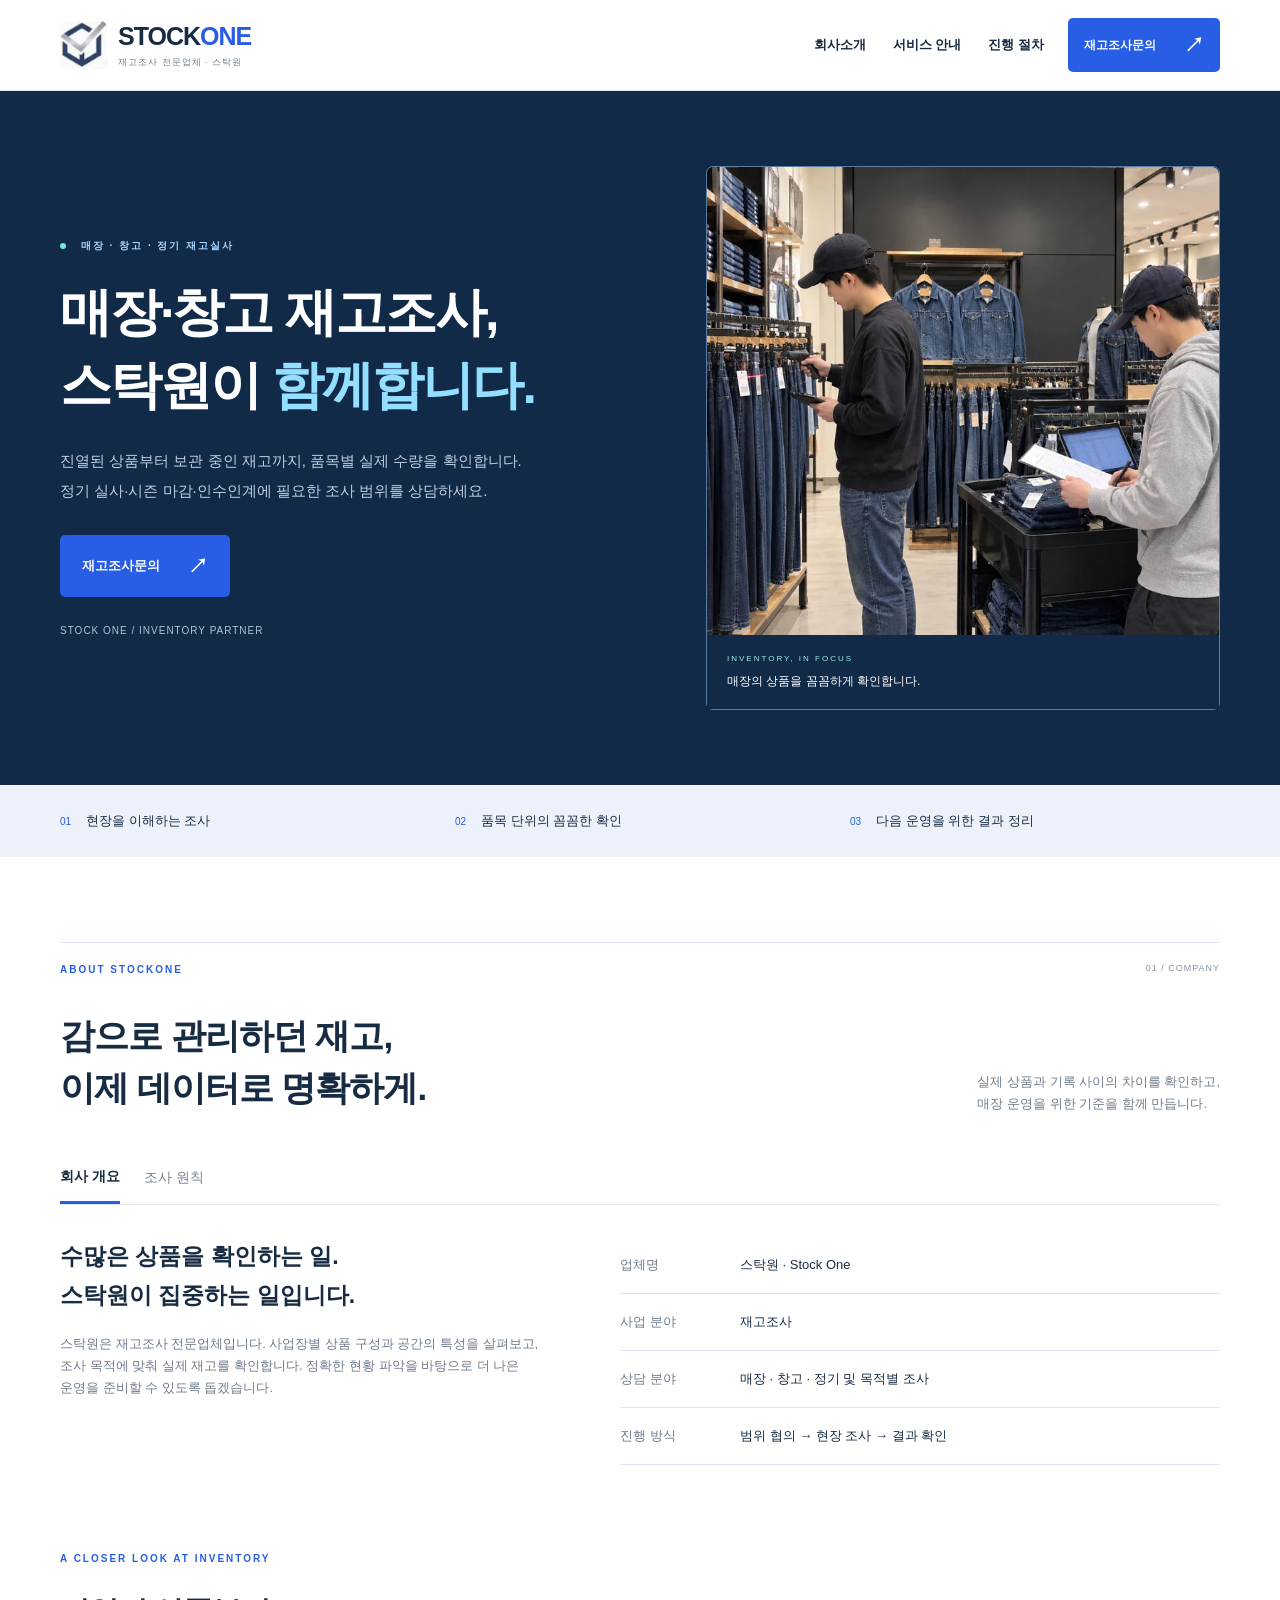
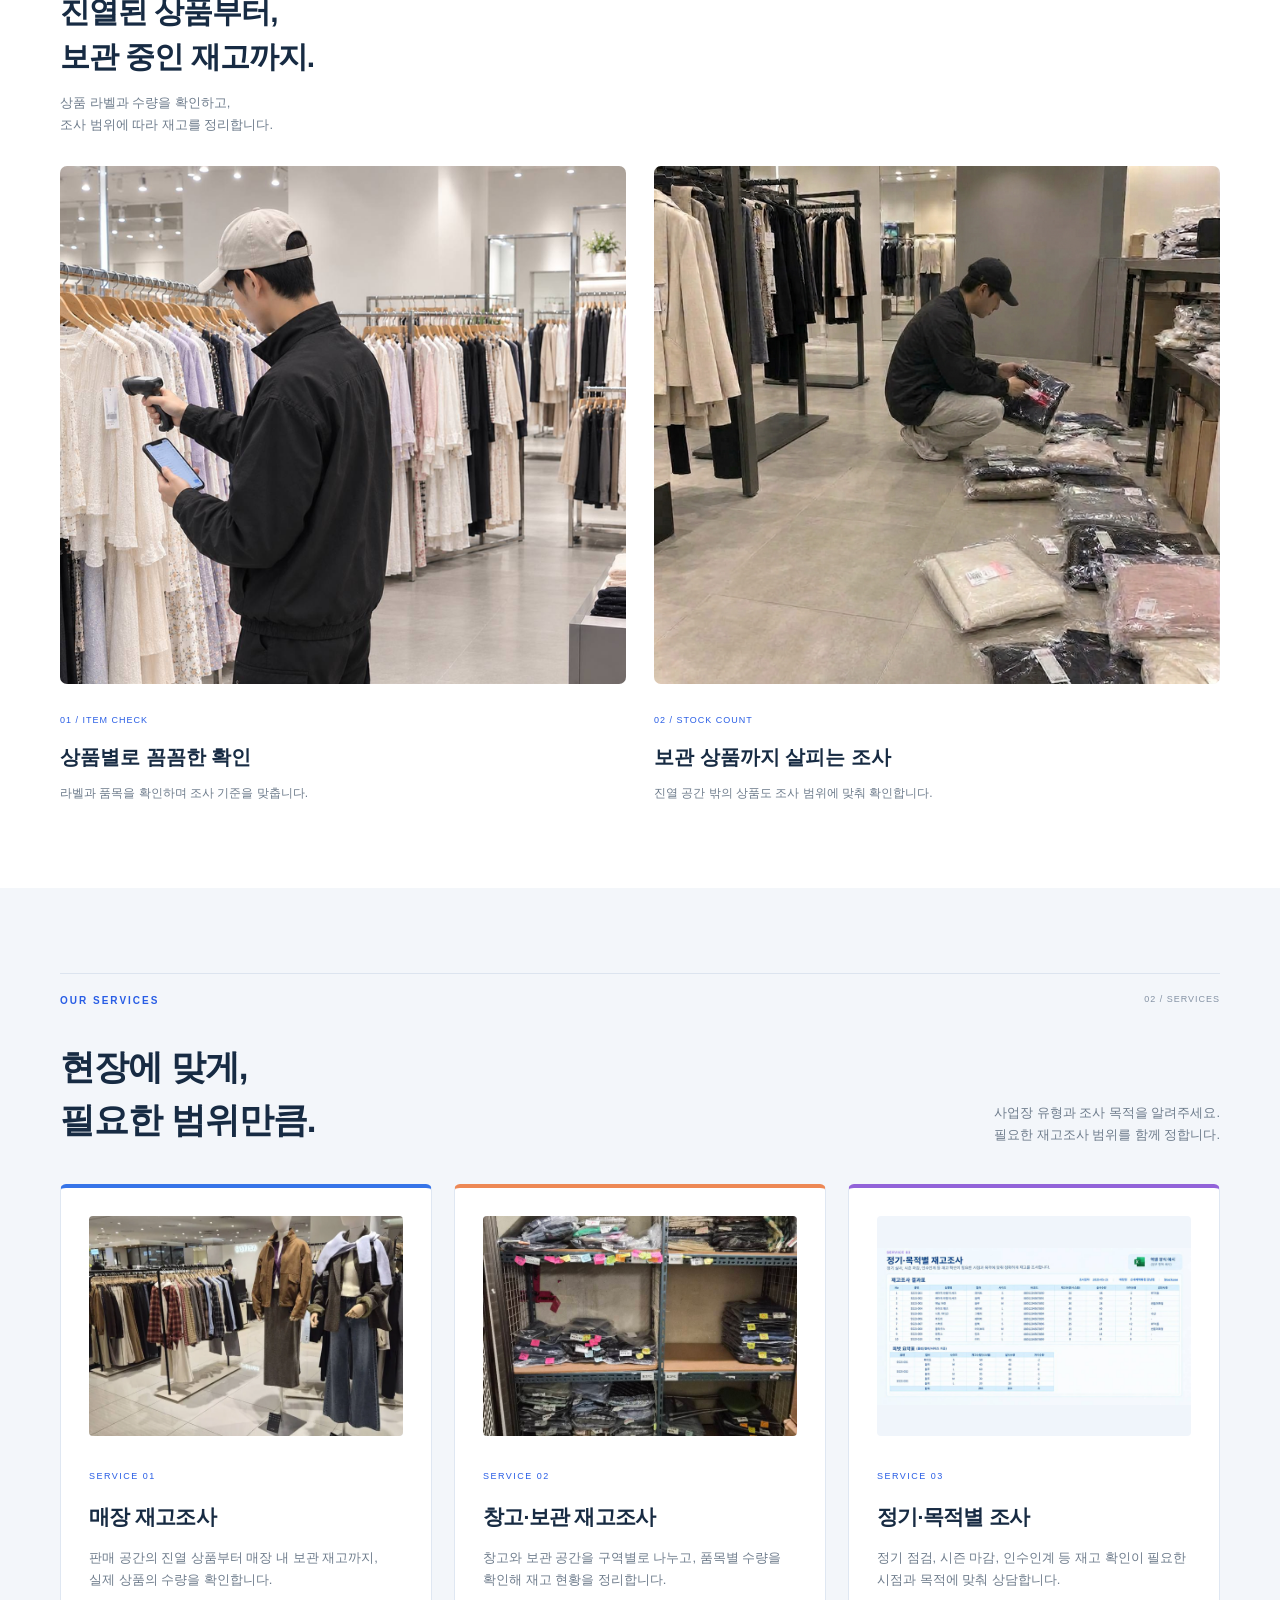
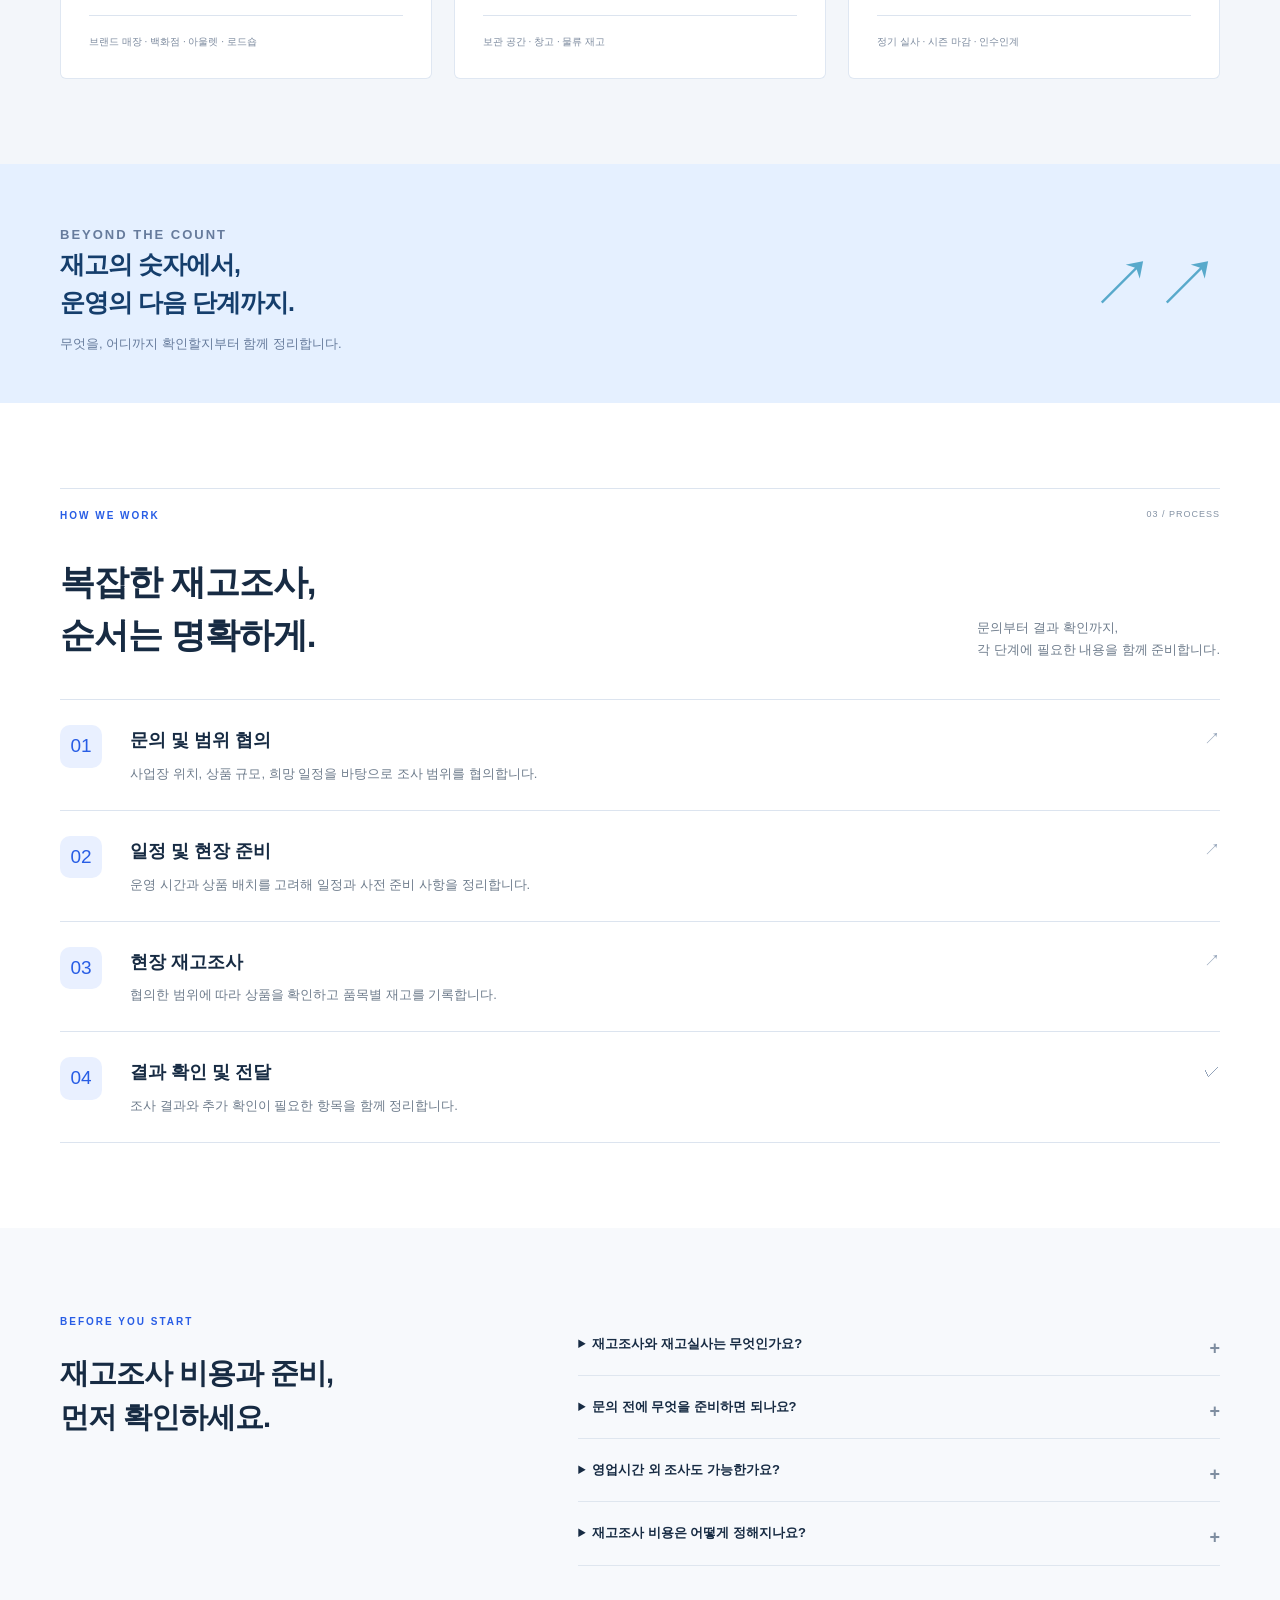
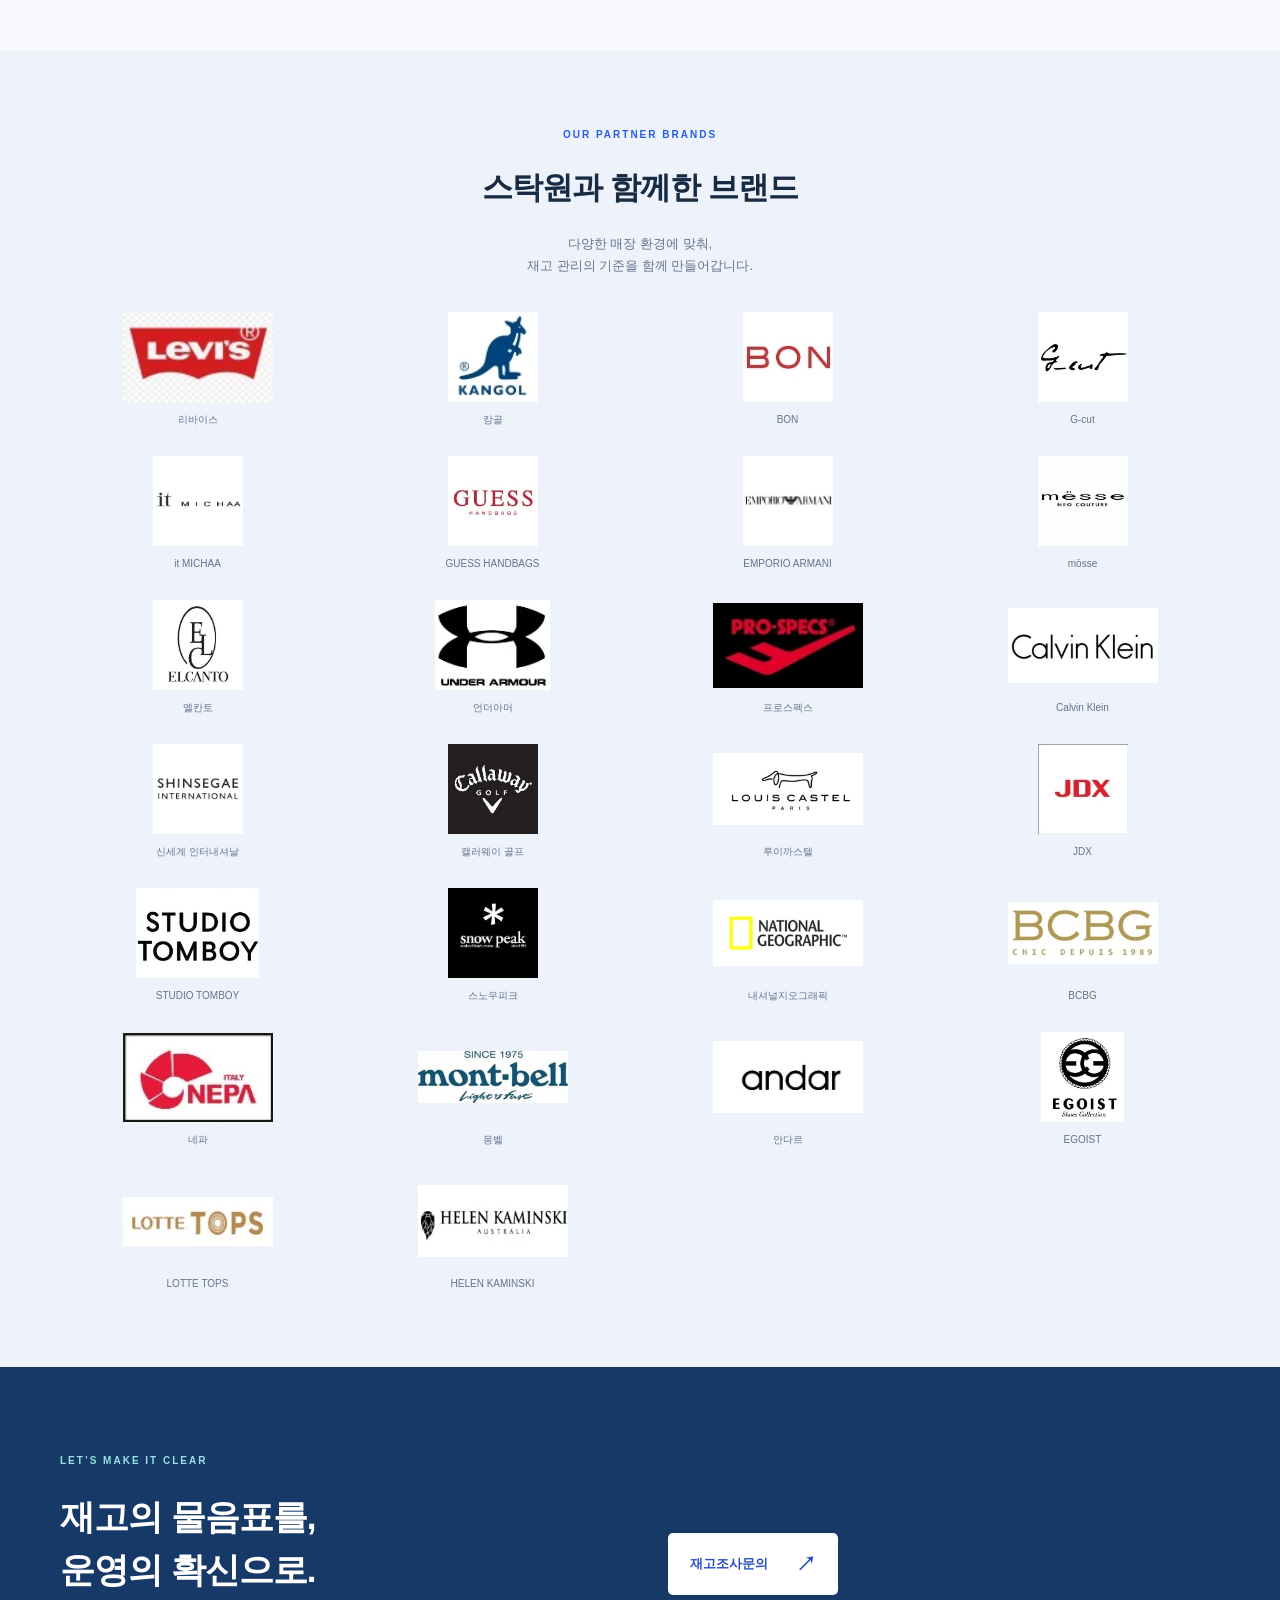
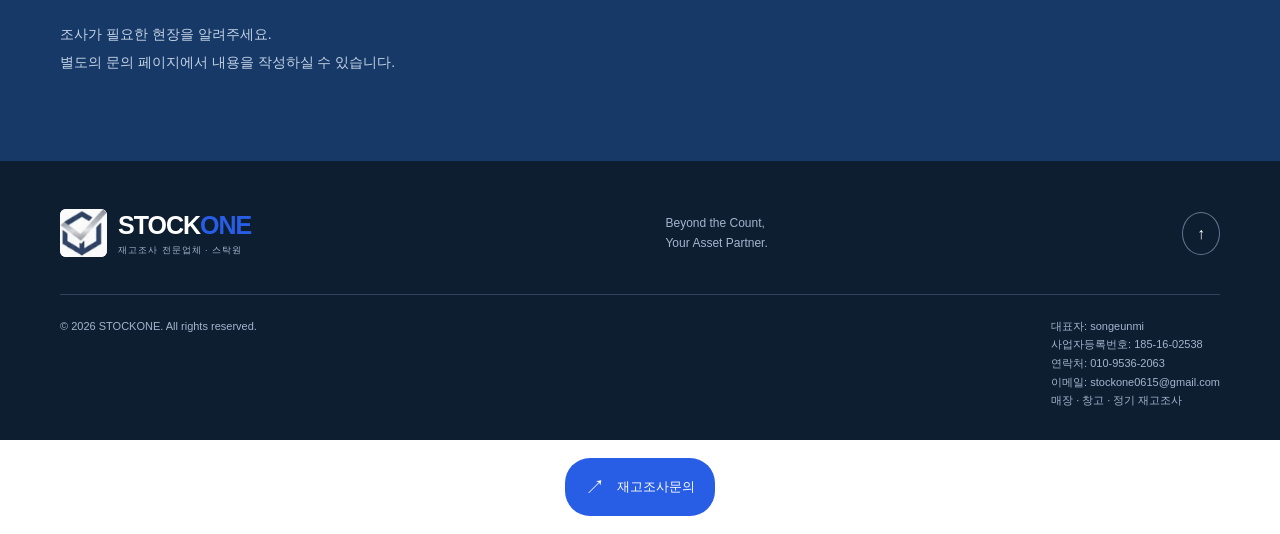
==== commit 188a4b17: "Clarify inventory service title and add useful stocktaking cost and preparation information" ====
--- a/index.html
+++ b/index.html
@@ -2,8 +2,19 @@
 <html lang="ko">
 <head>
 <meta charset="utf-8"><meta name="viewport" content="width=device-width,initial-scale=1"><meta name="theme-color" content="#10253d"><meta name="color-scheme" content="light">
-<title>스탁원 Stock One | 재고조사 전문업체</title>
-<meta name="description" content="스탁원 재고조사 전문업체. 매장과 창고의 재고를 확인하고, 운영에 활용할 수 있는 기준을 함께 만듭니다.">
+<title>재고조사 전문업체 스탁원 | 매장·창고 재고실사</title>
+<meta name="description" content="매장·창고 재고조사 전문업체 스탁원. 진열·보관 상품의 품목별 수량 확인, 정기 재고실사, 시즌 마감·인수인계 조사를 상담합니다. 비용·일정 문의 010-9536-2063.">
+<link rel="canonical" href="https://a62992063-afk.github.io/stockone-homepage/">
+<meta name="robots" content="index,follow">
+<meta property="og:type" content="website">
+<meta property="og:locale" content="ko_KR">
+<meta property="og:site_name" content="스탁원 Stock One">
+<meta property="og:title" content="재고조사 전문업체 스탁원 | 매장·창고 재고실사">
+<meta property="og:description" content="매장·창고 재고조사 전문업체 스탁원. 진열·보관 상품의 품목별 수량 확인, 정기 재고실사, 시즌 마감·인수인계 조사를 상담합니다. 비용·일정 문의 010-9536-2063.">
+<meta property="og:url" content="https://a62992063-afk.github.io/stockone-homepage/">
+<meta property="og:image" content="https://a62992063-afk.github.io/stockone-homepage/assets/mobile/inventory-team.webp">
+<meta name="twitter:card" content="summary_large_image">
+<script type="application/ld+json">{"@context":"https://schema.org","@type":"Organization","@id":"https://a62992063-afk.github.io/stockone-homepage/#organization","name":"스탁원","alternateName":"Stock One","url":"https://a62992063-afk.github.io/stockone-homepage/","email":"stockone0615@gmail.com","telephone":"+82-10-9536-2063","description":"매장 재고조사, 창고·보관 재고조사, 정기·목적별 재고조사를 제공하는 전문업체","contactPoint":{"@type":"ContactPoint","telephone":"+82-10-9536-2063","email":"stockone0615@gmail.com","contactType":"customer service","availableLanguage":"Korean"}}</script>
 <style>
 *{box-sizing:border-box}html{color-scheme:only light;scroll-padding-top:20px}body{margin:0;background:#fff;color:#172b43;font-family:Arial,'Malgun Gothic',sans-serif;line-height:1.7;word-break:keep-all}a{color:inherit;text-decoration:none}button,input,textarea,select{font:inherit}button{cursor:pointer}button,a,input,textarea,summary{-webkit-tap-highlight-color:transparent}a:focus-visible,button:focus-visible,summary:focus-visible{outline:3px solid #87afff;outline-offset:3px}[hidden]{display:none!important}img{max-width:100%;height:auto;display:block}.wrap{width:100%;max-width:1240px;margin:0 auto;padding:0 40px}.skip{position:absolute;left:12px;top:-100px;z-index:2;background:#fff;color:#172b43;padding:10px}.skip:focus{top:5px}
 .header{background:#fff;border-bottom:1px solid #e1e7ef}.header-row{min-height:90px;display:flex;align-items:center;gap:24px}.brand{display:flex;align-items:center;gap:11px;flex-shrink:0}.logo{display:block;position:relative;width:47px;height:48px;overflow:hidden;background:#fff;border-radius:6px;flex-shrink:0}.logo img{position:absolute;width:110px;max-width:none;height:auto;left:-35px;top:-130px}.brand-word{font-size:25px;font-weight:800;line-height:1.15;letter-spacing:-1px;color:#172b43}.brand-word b{color:#285de5}.brand small{display:block;margin-top:6px;font-size:9px;letter-spacing:1px;font-weight:400;color:#6e7c8c}.nav{margin-left:auto;display:flex;gap:27px;font-size:13px;font-weight:600}.btn{display:inline-flex;align-items:center;justify-content:space-between;gap:28px;padding:16px 22px;border:0;border-radius:5px;font-size:13px;font-weight:700;line-height:1.5}.btn.blue,.btn.dark{background:#285de5;color:#fff}.btn:hover{background:#204cb9;color:#fff}.btn span{font-size:20px}.header .btn{padding:12px 16px;font-size:12px}.menu{display:none}.mobile{padding:10px 24px 20px;background:#fff}.mobile a{display:block;padding:12px 0;border-bottom:1px solid #e5ebf3;font-size:14px}
@@ -22,13 +33,13 @@
 <a class="skip" href="#main">본문 바로가기</a>
 <header class="header"><div class="header-row wrap"><a class="brand" href="#" aria-label="스탁원 홈"><span class="logo" aria-hidden="true"><img src="assets/mobile/stockone-logo.webp" alt="" width="549" height="1280"></span><span class="brand-word">STOCK<b>ONE</b><small>재고조사 전문업체 · 스탁원</small></span></a><nav class="nav" aria-label="주 메뉴"><a href="#about">회사소개</a><a href="#services">서비스 안내</a><a href="#process">진행 절차</a></nav><a class="btn dark inquiry-link" href="contact.html">재고조사문의 <span>↗</span></a><button class="menu" aria-label="메뉴 열기" aria-expanded="false" aria-controls="mobile-menu"><i></i><i></i></button></div><nav class="mobile" id="mobile-menu" aria-label="모바일 메뉴" hidden><a href="#about">회사소개</a><a href="#services">서비스 안내</a><a href="#process">진행 절차</a><a class="inquiry-link" href="contact.html">재고조사문의</a></nav></header>
 <main id="main">
-<section class="hero"><div class="hero-grid wrap"><div><p class="eyebrow"><span class="dot"></span> YOUR STOCK. A CLEARER PICTURE.</p><h1>재고를 바로 알면,<br>운영이 <em>달라집니다.</em></h1><p class="hero-copy">매장 속 수많은 상품, 하나의 명확한 기준.<br>스탁원과 함께 재고 관리의 시작을 바로 세우세요.</p><a class="btn blue inquiry-link" href="contact.html">재고조사문의 <span>↗</span></a><span class="hero-sub">STOCK ONE / INVENTORY PARTNER</span></div><figure class="hero-photo"><img src="assets/mobile/inventory-team.webp" alt="의류 매장에서 스캐너로 상품을 확인하고 재고 내용을 기록하는 두 사람" width="720" height="658" decoding="async"><figcaption><span>INVENTORY, IN FOCUS</span>매장의 상품을 꼼꼼하게 확인합니다.</figcaption></figure></div></section>
+<section class="hero"><div class="hero-grid wrap"><div><p class="eyebrow"><span class="dot"></span> 매장 · 창고 · 정기 재고실사</p><h1>매장·창고 재고조사,<br>스탁원이 <em>함께합니다.</em></h1><p class="hero-copy">진열된 상품부터 보관 중인 재고까지, 품목별 실제 수량을 확인합니다.<br>정기 실사·시즌 마감·인수인계에 필요한 조사 범위를 상담하세요.</p><a class="btn blue inquiry-link" href="contact.html">재고조사문의 <span>↗</span></a><span class="hero-sub">STOCK ONE / INVENTORY PARTNER</span></div><figure class="hero-photo"><img src="assets/mobile/inventory-team.webp" alt="의류 매장에서 스캐너로 상품을 확인하고 재고 내용을 기록하는 두 사람" width="720" height="658" decoding="async"><figcaption><span>INVENTORY, IN FOCUS</span>매장의 상품을 꼼꼼하게 확인합니다.</figcaption></figure></div></section>
 <div class="strip"><div class="strip-inner wrap"><div><span>01</span>현장을 이해하는 조사</div><div><span>02</span>품목 단위의 꼼꼼한 확인</div><div><span>03</span>다음 운영을 위한 결과 정리</div></div></div>
 <section id="about" class="section wrap"><div class="section-label"><p class="eyebrow">ABOUT STOCKONE</p><span>01 / COMPANY</span></div><div class="heading"><h2>감으로 관리하던 재고,<br>이제 데이터로 명확하게.</h2><p>실제 상품과 기록 사이의 차이를 확인하고,<br>매장 운영을 위한 기준을 함께 만듭니다.</p></div><div class="tabs" role="tablist" aria-label="회사소개"><button class="tab" role="tab" id="tab-overview" aria-selected="true" aria-controls="panel-overview" tabindex="0">회사 개요</button><button class="tab" role="tab" id="tab-principles" aria-selected="false" aria-controls="panel-principles" tabindex="-1">조사 원칙</button></div><div id="panel-overview" role="tabpanel" aria-labelledby="tab-overview"><div class="overview"><div class="overview-copy"><h3>수많은 상품을 확인하는 일.<br>스탁원이 집중하는 일입니다.</h3><p>스탁원은 재고조사 전문업체입니다. 사업장별 상품 구성과 공간의 특성을 살펴보고, 조사 목적에 맞춰 실제 재고를 확인합니다. 정확한 현황 파악을 바탕으로 더 나은 운영을 준비할 수 있도록 돕겠습니다.</p></div><dl class="company-table"><div><dt>업체명</dt><dd>스탁원 · Stock One</dd></div><div><dt>사업 분야</dt><dd>재고조사</dd></div><div><dt>상담 분야</dt><dd>매장 · 창고 · 정기 및 목적별 조사</dd></div><div><dt>진행 방식</dt><dd>범위 협의 → 현장 조사 → 결과 확인</dd></div></dl></div></div><div id="panel-principles" role="tabpanel" aria-labelledby="tab-principles" hidden><div class="principles"><article><span>PRINCIPLE 01</span><h3>범위를 분명하게</h3><p>조사 대상과 공간, 확인할 항목을 먼저 협의해 현장에서의 기준을 맞춥니다.</p></article><article><span>PRINCIPLE 02</span><h3>상품을 꼼꼼하게</h3><p>품목과 위치를 구분해 실제 상품을 확인하고, 추가 점검이 필요한 항목을 살핍니다.</p></article><article><span>PRINCIPLE 03</span><h3>결과는 이해하기 쉽게</h3><p>확인한 재고와 점검 내용을 정리해 다음 운영 계획에 활용할 수 있도록 합니다.</p></article></div></div></section><section class="work-section wrap" aria-labelledby="work-heading"><div class="work-heading"><p class="eyebrow">A CLOSER LOOK AT INVENTORY</p><h2 id="work-heading">진열된 상품부터,<br>보관 중인 재고까지.</h2><p>상품 라벨과 수량을 확인하고,<br>조사 범위에 따라 재고를 정리합니다.</p></div><div class="work-grid"><figure><div class="work-photo"><img src="assets/compatibility/inventory-scan.png" alt="의류 매장에서 상품 라벨을 스캐너로 확인하는 모습" width="720" height="658" decoding="async"></div><figcaption><span>01 / ITEM CHECK</span><h3>상품별로 꼼꼼한 확인</h3><p>라벨과 품목을 확인하며 조사 기준을 맞춥니다.</p></figcaption></figure><figure><div class="work-photo"><img src="assets/compatibility/inventory-count.png" alt="매장에 보관된 포장 상품을 구분하고 수량을 살피는 모습" width="720" height="658" decoding="async"></div><figcaption><span>02 / STOCK COUNT</span><h3>보관 상품까지 살피는 조사</h3><p>진열 공간 밖의 상품도 조사 범위에 맞춰 확인합니다.</p></figcaption></figure></div></section>
 <section class="services" id="services"><div class="section wrap"><div class="section-label"><p class="eyebrow">OUR SERVICES</p><span>02 / SERVICES</span></div><div class="heading"><h2>현장에 맞게,<br>필요한 범위만큼.</h2><p>사업장 유형과 조사 목적을 알려주세요.<br>필요한 재고조사 범위를 함께 정합니다.</p></div><div class="cards"><article class="card"><div class="card-art service-photo"><img src="assets/mobile/service-store.webp" alt="의류 매장의 상품 진열과 마네킹 모습" width="720" height="960" decoding="async"></div><small>SERVICE 01</small><h3>매장 재고조사</h3><p>판매 공간의 진열 상품부터 매장 내 보관 재고까지, 실제 상품의 수량을 확인합니다.</p><div class="card-tail">브랜드 매장 · 백화점 · 아울렛 · 로드숍</div></article><article class="card"><div class="card-art service-photo"><img src="assets/compatibility/service-warehouse.png" alt="창고 선반에 품목별로 보관된 의류 재고" width="720" height="960" decoding="async"></div><small>SERVICE 02</small><h3>창고·보관 재고조사</h3><p>창고와 보관 공간을 구역별로 나누고, 품목별 수량을 확인해 재고 현황을 정리합니다.</p><div class="card-tail">보관 공간 · 창고 · 물류 재고</div></article><article class="card"><div class="card-art service-photo service-report"><img src="assets/compatibility/service-inventory-report.png" alt="정기·목적별 재고조사 결과표와 품목별 재고 요약표 예시" width="720" height="360" decoding="async"></div><small>SERVICE 03</small><h3>정기·목적별 조사</h3><p>정기 점검, 시즌 마감, 인수인계 등 재고 확인이 필요한 시점과 목적에 맞춰 상담합니다.</p><div class="card-tail">정기 실사 · 시즌 마감 · 인수인계</div></article></div></div></section>
 <section class="banner"><div class="wrap"><div><p class="eyebrow">BEYOND THE COUNT</p><h2>재고의 숫자에서,<br>운영의 다음 단계까지.</h2><p>무엇을, 어디까지 확인할지부터 함께 정리합니다.</p></div><span class="banner-symbol" aria-hidden="true">↗↗</span></div></section>
 <section id="process" class="section wrap"><div class="section-label"><p class="eyebrow">HOW WE WORK</p><span>03 / PROCESS</span></div><div class="heading"><h2>복잡한 재고조사,<br>순서는 명확하게.</h2><p>문의부터 결과 확인까지,<br>각 단계에 필요한 내용을 함께 준비합니다.</p></div><ol class="steps"><li><span class="number">01</span><div><h3>문의 및 범위 협의</h3><p>사업장 위치, 상품 규모, 희망 일정을 바탕으로 조사 범위를 협의합니다.</p></div><span class="arrow" aria-hidden="true">↗</span></li><li><span class="number">02</span><div><h3>일정 및 현장 준비</h3><p>운영 시간과 상품 배치를 고려해 일정과 사전 준비 사항을 정리합니다.</p></div><span class="arrow" aria-hidden="true">↗</span></li><li><span class="number">03</span><div><h3>현장 재고조사</h3><p>협의한 범위에 따라 상품을 확인하고 품목별 재고를 기록합니다.</p></div><span class="arrow" aria-hidden="true">↗</span></li><li><span class="number">04</span><div><h3>결과 확인 및 전달</h3><p>조사 결과와 추가 확인이 필요한 항목을 함께 정리합니다.</p></div><span class="arrow" aria-hidden="true">✓</span></li></ol></section>
-<section class="faq"><div class="section wrap faq-grid"><div><p class="eyebrow">BEFORE YOU START</p><h2>궁금한 점을<br>먼저 확인하세요.</h2></div><div><details><summary>문의 전에 무엇을 준비하면 되나요?<span aria-hidden="true">+</span></summary><p>사업장 위치, 매장 또는 창고 여부, 대략적인 상품 수량, 희망 조사 날짜를 준비해 주세요. 구체적인 범위는 상담 시 협의합니다.</p></details><details><summary>영업시간 외 조사도 가능한가요?<span aria-hidden="true">+</span></summary><p>매장 운영에 미치는 영향을 고려해 희망 시간대를 협의합니다. 실제 가능 일정은 위치와 조사 규모를 확인한 뒤 안내합니다.</p></details><details><summary>조사 비용은 어떻게 정해지나요?<span aria-hidden="true">+</span></summary><p>상품 수량과 품목 수, 조사 공간, 일정, 결과 정리 범위 등에 따라 달라집니다. 필요한 조사 범위를 먼저 협의해 주세요.</p></details></div></div></section>
+<section class="faq"><div class="section wrap faq-grid"><div><p class="eyebrow">BEFORE YOU START</p><h2>재고조사 비용과 준비,<br>먼저 확인하세요.</h2></div><div><details><summary>재고조사와 재고실사는 무엇인가요?<span aria-hidden="true">+</span></summary><p>매장이나 창고에 실제로 있는 상품을 확인하고 품목별 수량을 기록하는 일입니다. 진열 재고와 보관 재고를 조사 범위에 맞춰 확인하며, 전산 기록과의 비교가 필요하면 자료 준비와 결과 정리 범위를 상담 때 협의합니다.</p></details><details><summary>문의 전에 무엇을 준비하면 되나요?<span aria-hidden="true">+</span></summary><p>사업장 위치, 매장 또는 창고 여부, 대략적인 상품 수량, 희망 조사 날짜를 준비해 주세요. 구체적인 범위는 상담 시 협의합니다.</p></details><details><summary>영업시간 외 조사도 가능한가요?<span aria-hidden="true">+</span></summary><p>매장 운영에 미치는 영향을 고려해 희망 시간대를 협의합니다. 실제 가능 일정은 위치와 조사 규모를 확인한 뒤 안내합니다.</p></details><details><summary>재고조사 비용은 어떻게 정해지나요?<span aria-hidden="true">+</span></summary><p>재고조사 비용은 총 상품 수량과 품목 수, 매장·창고의 규모와 배치, 조사 시간대, 결과표 정리 범위에 따라 달라집니다. 사업장 위치, 대략적인 수량, 희망 일정을 알려주시면 필요한 범위를 협의한 뒤 안내합니다.</p></details></div></div></section>
 <section class="partners-section" aria-labelledby="partners-heading"><div class="wrap"><p class="eyebrow">OUR PARTNER BRANDS</p><h2 id="partners-heading">스탁원과 함께한 브랜드</h2><p class="partners-intro">다양한 매장 환경에 맞춰,<br>재고 관리의 기준을 함께 만들어갑니다.</p><div class="partner-marquee" id="partner-marquee"><div class="partner-belt"><div class="partner-track"><div class="partner-item"><img src="assets/mobile/brand-01.webp" alt="리바이스 로고" width="117" height="70" decoding="async"><small>리바이스</small></div><div class="partner-item"><img src="assets/mobile/brand-02.webp" alt="캉골 로고" width="86" height="86" decoding="async"><small>캉골</small></div><div class="partner-item"><img src="assets/mobile/brand-03.webp" alt="BON 로고" width="117" height="117" decoding="async"><small>BON</small></div><div class="partner-item"><img src="assets/mobile/brand-04.webp" alt="G-cut 로고" width="167" height="167" decoding="async"><small>G-cut</small></div><div class="partner-item"><img src="assets/mobile/brand-05.webp" alt="it MICHAA 로고" width="136" height="136" decoding="async"><small>it MICHAA</small></div><div class="partner-item"><img src="assets/mobile/brand-06.webp" alt="GUESS HANDBAGS 로고" width="141" height="141" decoding="async"><small>GUESS HANDBAGS</small></div><div class="partner-item"><img src="assets/mobile/brand-07.webp" alt="EMPORIO ARMANI 로고" width="182" height="182" decoding="async"><small>EMPORIO ARMANI</small></div><div class="partner-item"><img src="assets/mobile/brand-08.webp" alt="mösse 로고" width="148" height="148" decoding="async"><small>mösse</small></div><div class="partner-item"><img src="assets/mobile/brand-09.webp" alt="엘칸토 로고" width="147" height="147" decoding="async"><small>엘칸토</small></div><div class="partner-item"><img src="assets/mobile/brand-10.webp" alt="언더아머 로고" width="130" height="102" decoding="async"><small>언더아머</small></div><div class="partner-item"><img src="assets/mobile/brand-11.webp" alt="프로스펙스 로고" width="152" height="86" decoding="async"><small>프로스펙스</small></div><div class="partner-item"><img src="assets/mobile/brand-12.webp" alt="Calvin Klein 로고" width="240" height="120" decoding="async"><small>Calvin Klein</small></div><div class="partner-item"><img src="assets/mobile/brand-13.webp" alt="신세계 인터내셔날 로고" width="117" height="117" decoding="async"><small>신세계 인터내셔날</small></div><div class="partner-item"><img src="assets/mobile/brand-14.webp" alt="캘러웨이 골프 로고" width="134" height="134" decoding="async"><small>캘러웨이 골프</small></div><div class="partner-item"><img src="assets/mobile/brand-15.webp" alt="루이까스텔 로고" width="240" height="116" decoding="async"><small>루이까스텔</small></div><div class="partner-item"><img src="assets/mobile/brand-16.webp" alt="JDX 로고" width="128" height="128" decoding="async"><small>JDX</small></div><div class="partner-item"><img src="assets/mobile/brand-17.webp" alt="STUDIO TOMBOY 로고" width="218" height="160" decoding="async"><small>STUDIO TOMBOY</small></div><div class="partner-item"><img src="assets/mobile/brand-18.webp" alt="스노우피크 로고" width="115" height="115" decoding="async"><small>스노우피크</small></div><div class="partner-item"><img src="assets/mobile/brand-19.webp" alt="내셔널지오그래픽 로고" width="240" height="105" decoding="async"><small>내셔널지오그래픽</small></div><div class="partner-item"><img src="assets/mobile/brand-20.webp" alt="BCBG 로고" width="231" height="95" decoding="async"><small>BCBG</small></div><div class="partner-item"><img src="assets/mobile/brand-21.webp" alt="네파 로고" width="136" height="81" decoding="async"><small>네파</small></div><div class="partner-item"><img src="assets/mobile/brand-22.webp" alt="몽벨 로고" width="240" height="84" decoding="async"><small>몽벨</small></div><div class="partner-item"><img src="assets/mobile/brand-23.webp" alt="안다르 로고" width="174" height="84" decoding="async"><small>안다르</small></div><div class="partner-item"><img src="assets/mobile/brand-24.webp" alt="EGOIST 로고" width="133" height="145" decoding="async"><small>EGOIST</small></div><div class="partner-item"><img src="assets/mobile/brand-25.webp" alt="LOTTE TOPS 로고" width="163" height="53" decoding="async"><small>LOTTE TOPS</small></div><div class="partner-item"><img src="assets/mobile/brand-26.webp" alt="HELEN KAMINSKI 로고" width="201" height="97" decoding="async"><small>HELEN KAMINSKI</small></div></div></div></div></div></section><section class="contact"><div class="section wrap contact-grid"><div class="contact-copy"><p class="eyebrow">LET’S MAKE IT CLEAR</p><h2>재고의 물음표를,<br>운영의 확신으로.</h2><p>조사가 필요한 현장을 알려주세요.<br>별도의 문의 페이지에서 내용을 작성하실 수 있습니다.</p></div><div><a class="btn blue inquiry-link" href="contact.html">재고조사문의 <span aria-hidden="true">↗</span></a></div></div></section>
 </main>
 <footer class="footer"><div class="wrap"><div class="footer-top"><a class="brand" href="#" aria-label="스탁원 홈"><span class="logo" aria-hidden="true"><img src="assets/mobile/stockone-logo.webp" alt="" width="549" height="1280"></span><span class="brand-word">STOCK<b>ONE</b><small>재고조사 전문업체 · 스탁원</small></span></a><p>Beyond the Count,<br>Your Asset Partner.</p><a class="back" href="#" aria-label="페이지 맨 위로">↑</a></div><div class="footer-bottom"><span>© <span id="year">2026</span> STOCKONE. All rights reserved.</span><span>대표자: songeunmi<br>사업자등록번호: 185-16-02538<br>연락처: <a href="tel:01095362063">010-9536-2063</a><br>이메일: <a href="mailto:stockone0615@gmail.com">stockone0615@gmail.com</a><br>매장 · 창고 · 정기 재고조사</span></div></div></footer>
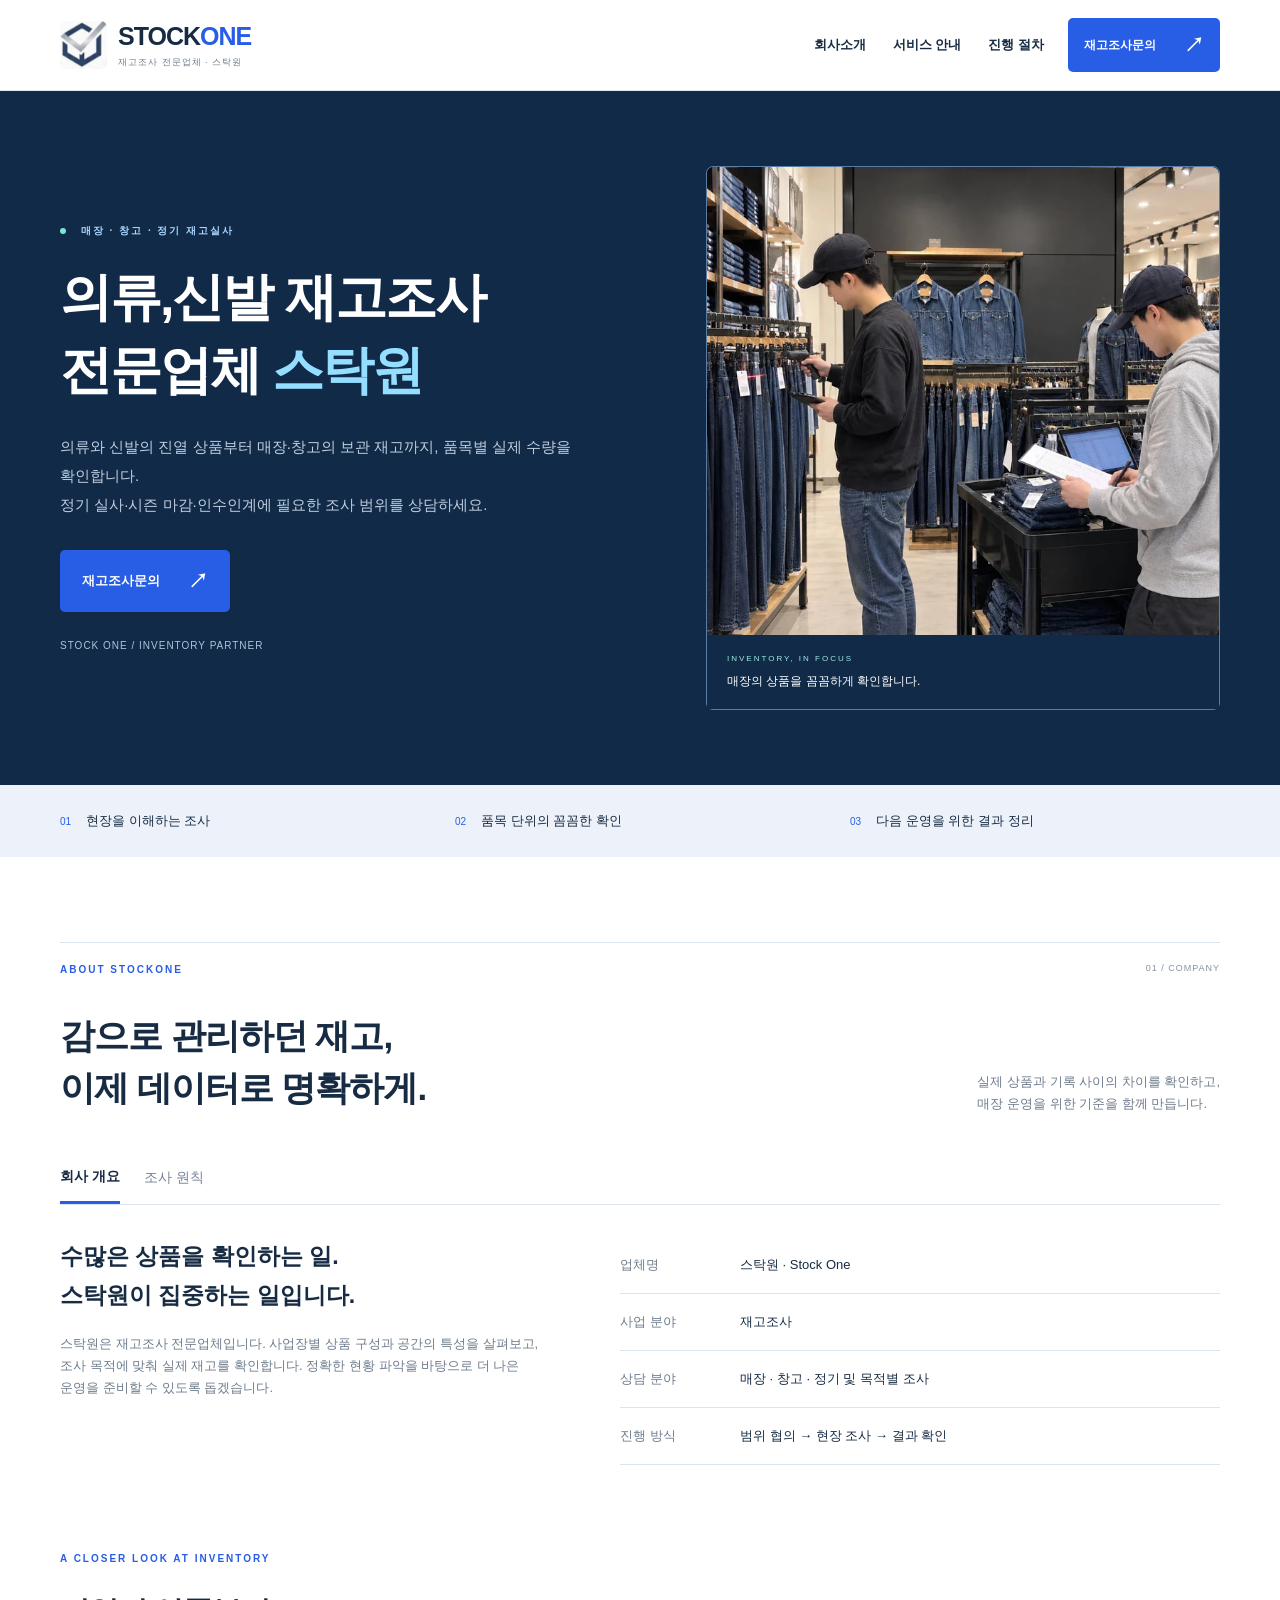
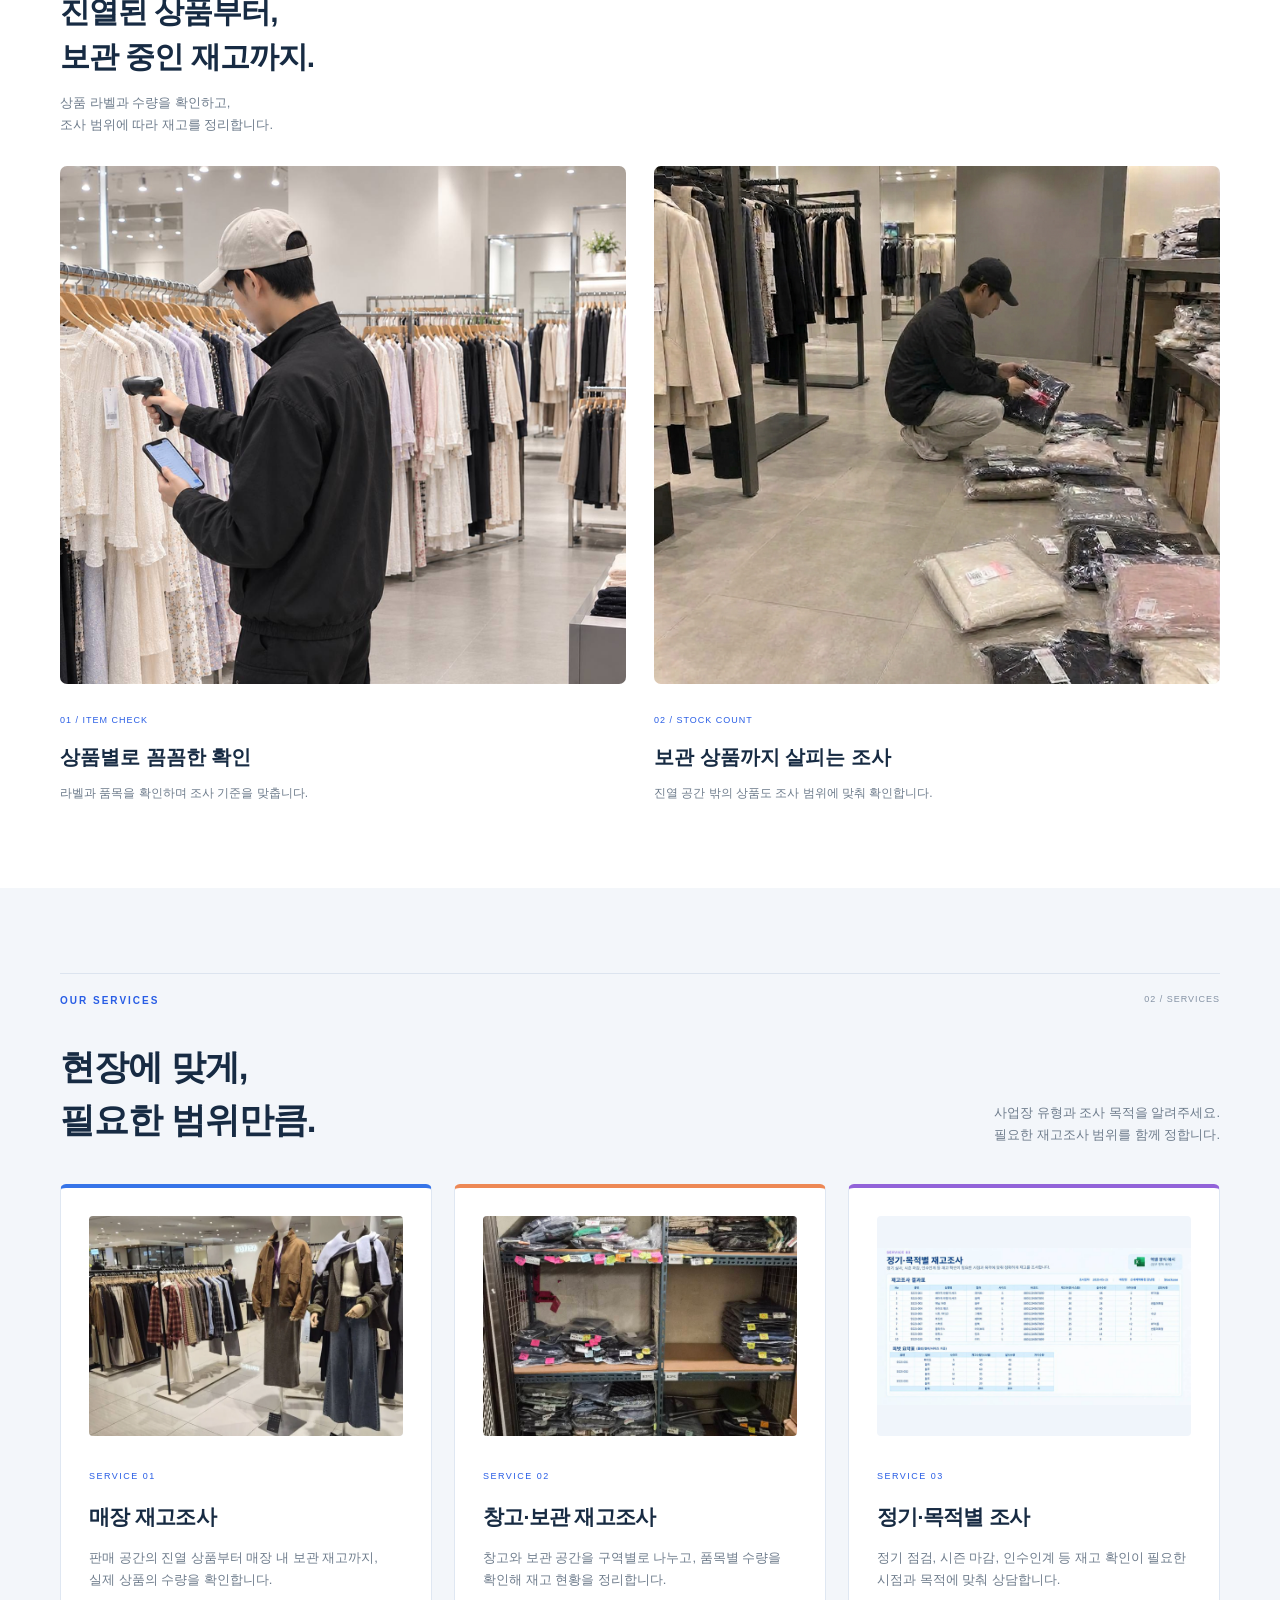
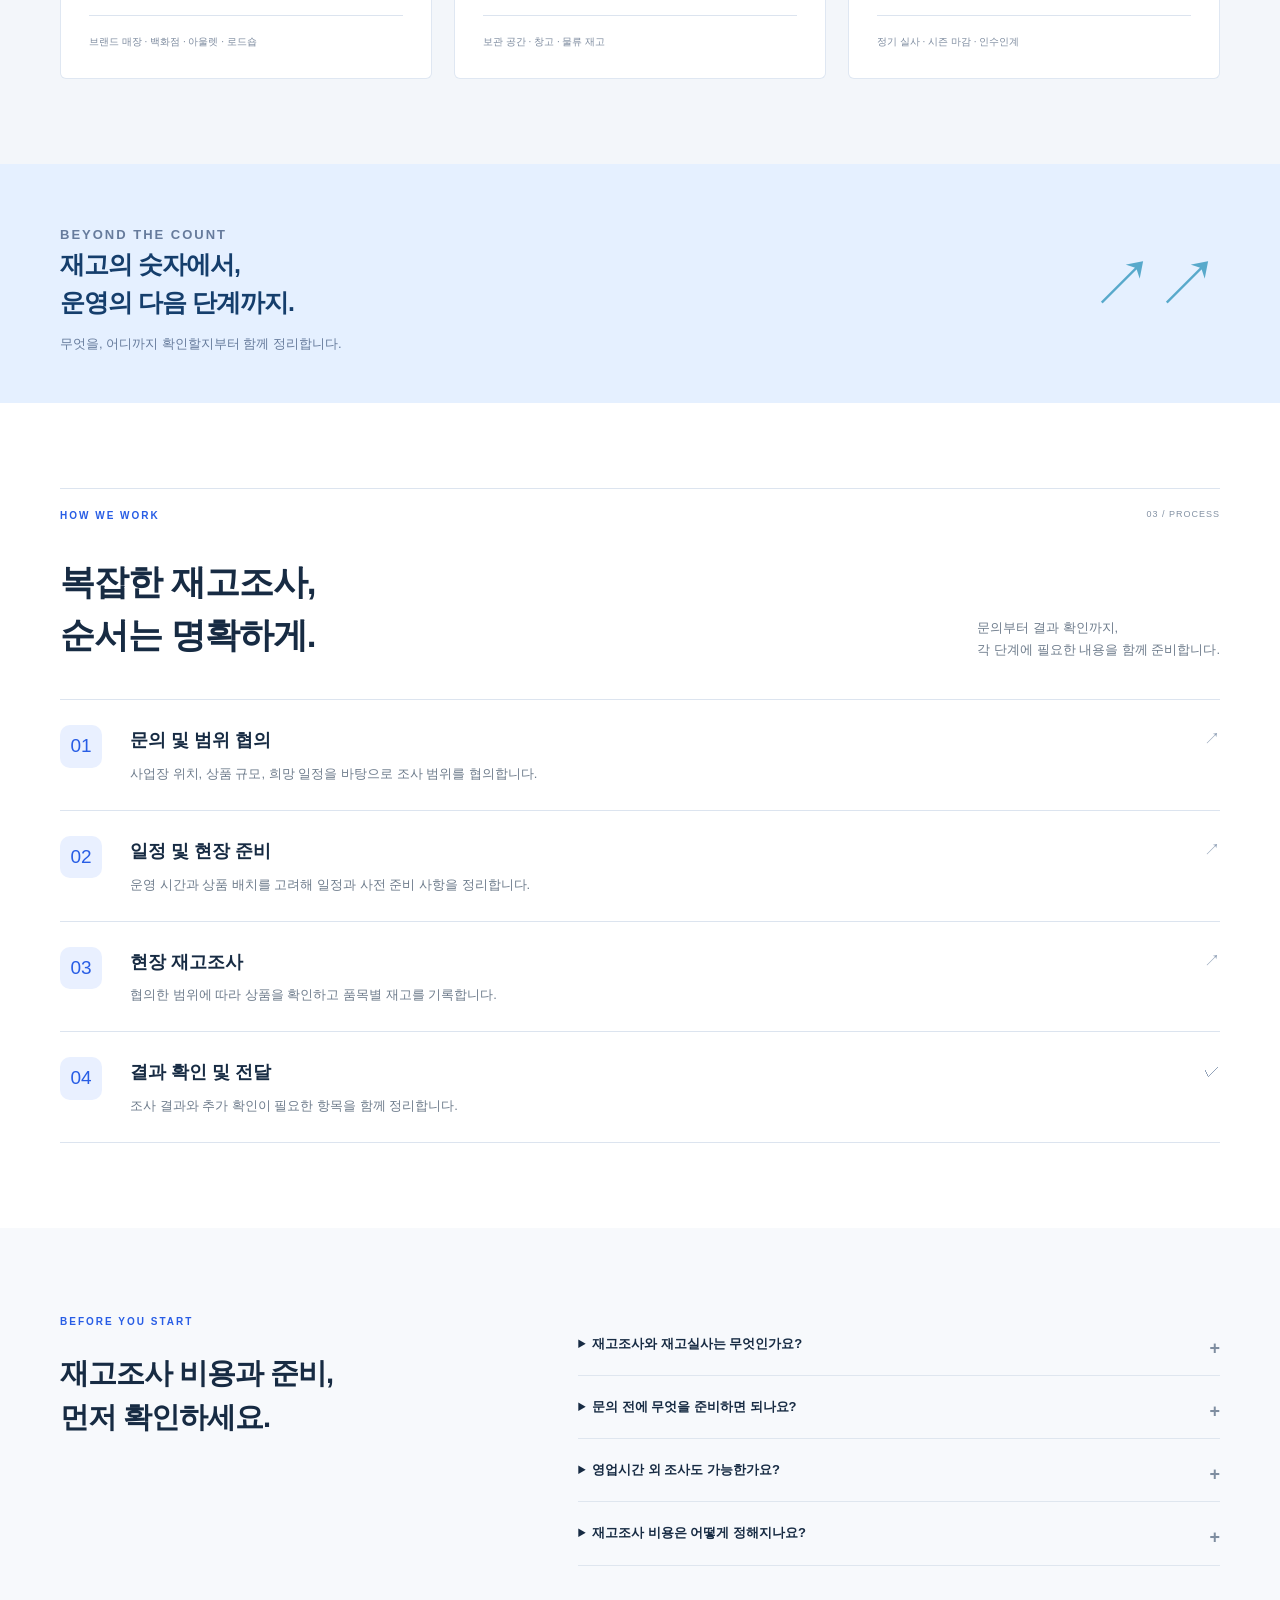
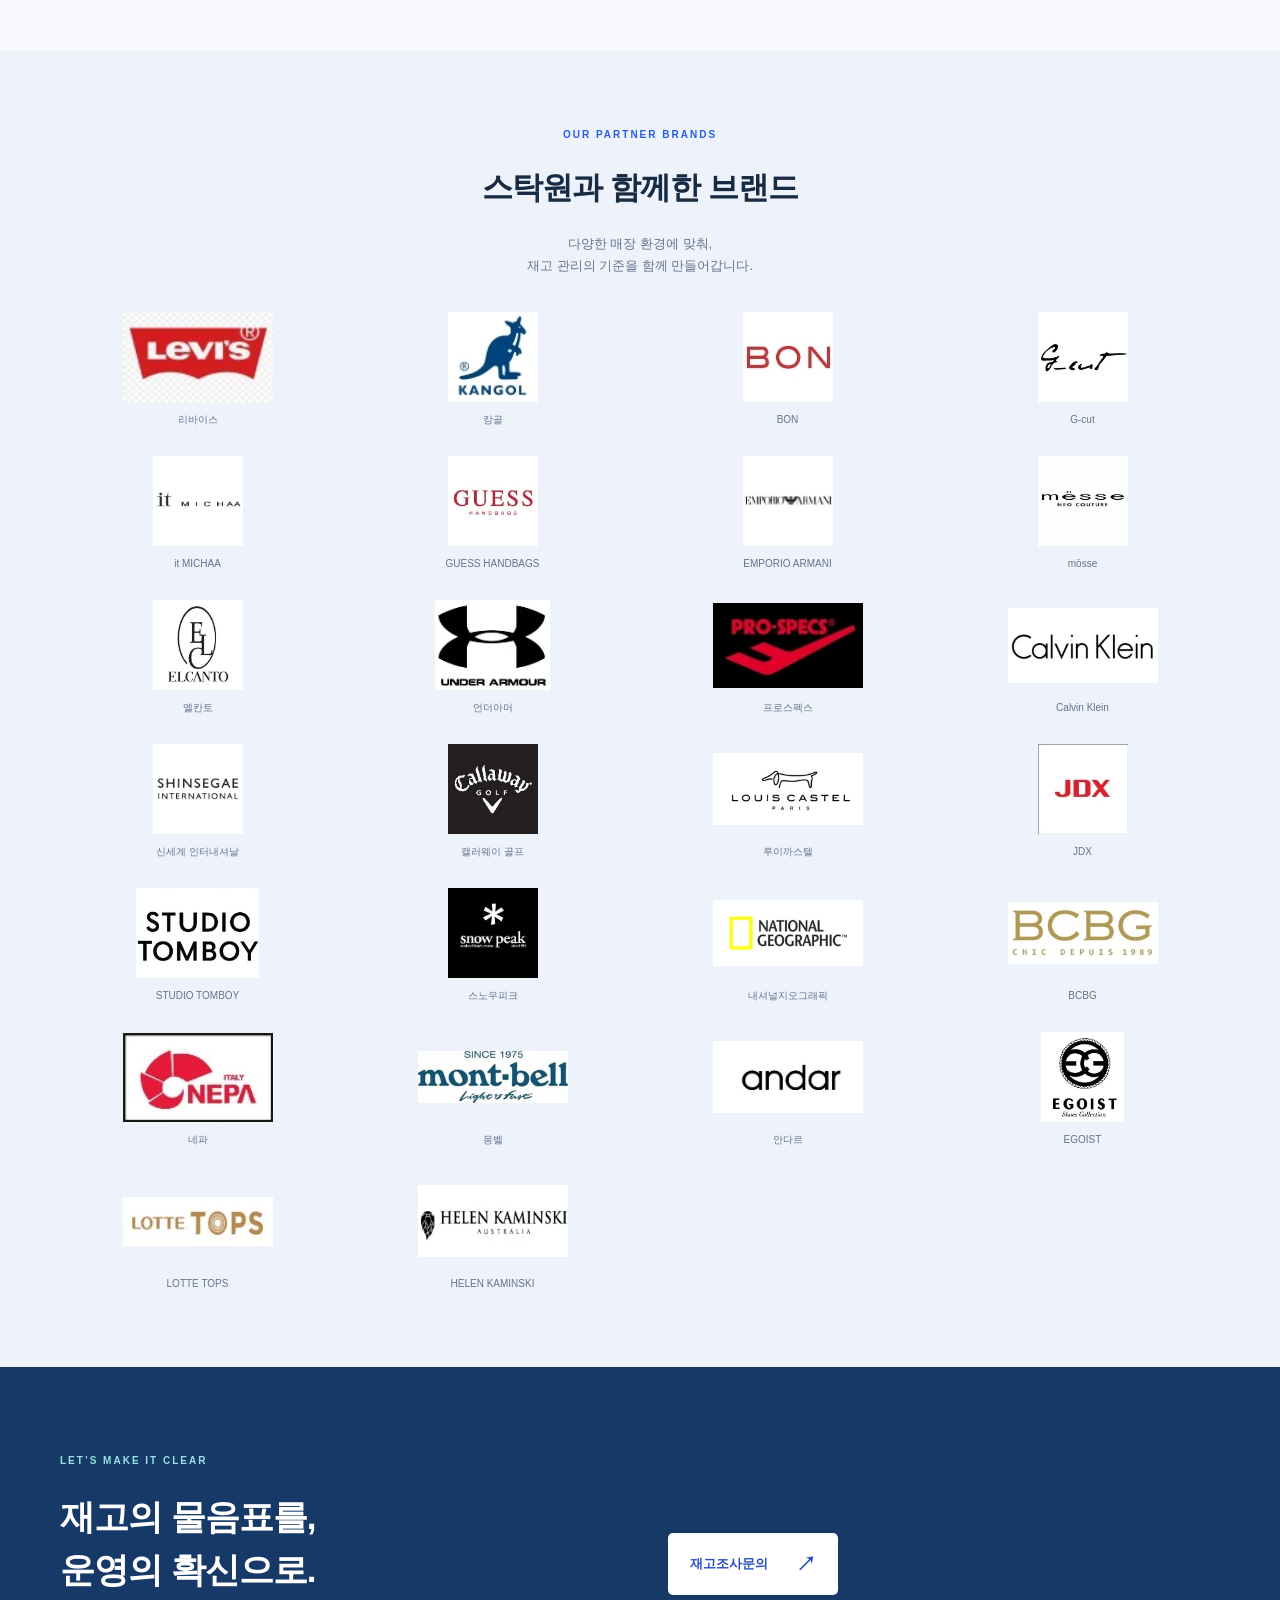
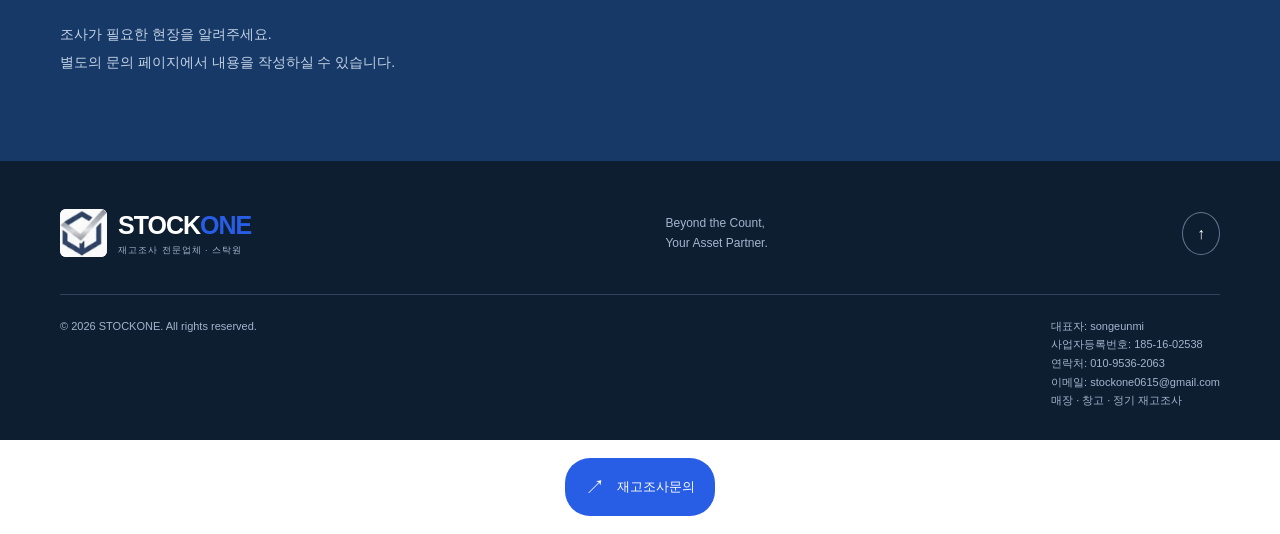
==== commit 1e3db5f5: "Use requested apparel and footwear stocktaking headline in search metadata and introduction" ====
--- a/index.html
+++ b/index.html
@@ -2,19 +2,19 @@
 <html lang="ko">
 <head>
 <meta charset="utf-8"><meta name="viewport" content="width=device-width,initial-scale=1"><meta name="theme-color" content="#10253d"><meta name="color-scheme" content="light">
-<title>재고조사 전문업체 스탁원 | 매장·창고 재고실사</title>
-<meta name="description" content="매장·창고 재고조사 전문업체 스탁원. 진열·보관 상품의 품목별 수량 확인, 정기 재고실사, 시즌 마감·인수인계 조사를 상담합니다. 비용·일정 문의 010-9536-2063.">
+<title>의류,신발 재고조사 전문업체 스탁원</title>
+<meta name="description" content="의류,신발 재고조사 전문업체 스탁원. 매장·창고의 진열·보관 상품을 품목별로 확인하고, 정기 재고실사·시즌 마감·인수인계 조사를 상담합니다. 문의 010-9536-2063.">
 <link rel="canonical" href="https://a62992063-afk.github.io/stockone-homepage/">
 <meta name="robots" content="index,follow">
 <meta property="og:type" content="website">
 <meta property="og:locale" content="ko_KR">
 <meta property="og:site_name" content="스탁원 Stock One">
-<meta property="og:title" content="재고조사 전문업체 스탁원 | 매장·창고 재고실사">
-<meta property="og:description" content="매장·창고 재고조사 전문업체 스탁원. 진열·보관 상품의 품목별 수량 확인, 정기 재고실사, 시즌 마감·인수인계 조사를 상담합니다. 비용·일정 문의 010-9536-2063.">
+<meta property="og:title" content="의류,신발 재고조사 전문업체 스탁원">
+<meta property="og:description" content="의류,신발 재고조사 전문업체 스탁원. 매장·창고의 진열·보관 상품을 품목별로 확인하고, 정기 재고실사·시즌 마감·인수인계 조사를 상담합니다. 문의 010-9536-2063.">
 <meta property="og:url" content="https://a62992063-afk.github.io/stockone-homepage/">
 <meta property="og:image" content="https://a62992063-afk.github.io/stockone-homepage/assets/mobile/inventory-team.webp">
 <meta name="twitter:card" content="summary_large_image">
-<script type="application/ld+json">{"@context":"https://schema.org","@type":"Organization","@id":"https://a62992063-afk.github.io/stockone-homepage/#organization","name":"스탁원","alternateName":"Stock One","url":"https://a62992063-afk.github.io/stockone-homepage/","email":"stockone0615@gmail.com","telephone":"+82-10-9536-2063","description":"매장 재고조사, 창고·보관 재고조사, 정기·목적별 재고조사를 제공하는 전문업체","contactPoint":{"@type":"ContactPoint","telephone":"+82-10-9536-2063","email":"stockone0615@gmail.com","contactType":"customer service","availableLanguage":"Korean"}}</script>
+<script type="application/ld+json">{"@context":"https://schema.org","@type":"Organization","@id":"https://a62992063-afk.github.io/stockone-homepage/#organization","name":"스탁원","alternateName":"Stock One","url":"https://a62992063-afk.github.io/stockone-homepage/","email":"stockone0615@gmail.com","telephone":"+82-10-9536-2063","description":"의류,신발 재고조사 전문업체 스탁원. 매장·창고 재고조사와 정기·목적별 재고실사를 상담합니다.","contactPoint":{"@type":"ContactPoint","telephone":"+82-10-9536-2063","email":"stockone0615@gmail.com","contactType":"customer service","availableLanguage":"Korean"}}</script>
 <style>
 *{box-sizing:border-box}html{color-scheme:only light;scroll-padding-top:20px}body{margin:0;background:#fff;color:#172b43;font-family:Arial,'Malgun Gothic',sans-serif;line-height:1.7;word-break:keep-all}a{color:inherit;text-decoration:none}button,input,textarea,select{font:inherit}button{cursor:pointer}button,a,input,textarea,summary{-webkit-tap-highlight-color:transparent}a:focus-visible,button:focus-visible,summary:focus-visible{outline:3px solid #87afff;outline-offset:3px}[hidden]{display:none!important}img{max-width:100%;height:auto;display:block}.wrap{width:100%;max-width:1240px;margin:0 auto;padding:0 40px}.skip{position:absolute;left:12px;top:-100px;z-index:2;background:#fff;color:#172b43;padding:10px}.skip:focus{top:5px}
 .header{background:#fff;border-bottom:1px solid #e1e7ef}.header-row{min-height:90px;display:flex;align-items:center;gap:24px}.brand{display:flex;align-items:center;gap:11px;flex-shrink:0}.logo{display:block;position:relative;width:47px;height:48px;overflow:hidden;background:#fff;border-radius:6px;flex-shrink:0}.logo img{position:absolute;width:110px;max-width:none;height:auto;left:-35px;top:-130px}.brand-word{font-size:25px;font-weight:800;line-height:1.15;letter-spacing:-1px;color:#172b43}.brand-word b{color:#285de5}.brand small{display:block;margin-top:6px;font-size:9px;letter-spacing:1px;font-weight:400;color:#6e7c8c}.nav{margin-left:auto;display:flex;gap:27px;font-size:13px;font-weight:600}.btn{display:inline-flex;align-items:center;justify-content:space-between;gap:28px;padding:16px 22px;border:0;border-radius:5px;font-size:13px;font-weight:700;line-height:1.5}.btn.blue,.btn.dark{background:#285de5;color:#fff}.btn:hover{background:#204cb9;color:#fff}.btn span{font-size:20px}.header .btn{padding:12px 16px;font-size:12px}.menu{display:none}.mobile{padding:10px 24px 20px;background:#fff}.mobile a{display:block;padding:12px 0;border-bottom:1px solid #e5ebf3;font-size:14px}
@@ -33,7 +33,7 @@
 <a class="skip" href="#main">본문 바로가기</a>
 <header class="header"><div class="header-row wrap"><a class="brand" href="#" aria-label="스탁원 홈"><span class="logo" aria-hidden="true"><img src="assets/mobile/stockone-logo.webp" alt="" width="549" height="1280"></span><span class="brand-word">STOCK<b>ONE</b><small>재고조사 전문업체 · 스탁원</small></span></a><nav class="nav" aria-label="주 메뉴"><a href="#about">회사소개</a><a href="#services">서비스 안내</a><a href="#process">진행 절차</a></nav><a class="btn dark inquiry-link" href="contact.html">재고조사문의 <span>↗</span></a><button class="menu" aria-label="메뉴 열기" aria-expanded="false" aria-controls="mobile-menu"><i></i><i></i></button></div><nav class="mobile" id="mobile-menu" aria-label="모바일 메뉴" hidden><a href="#about">회사소개</a><a href="#services">서비스 안내</a><a href="#process">진행 절차</a><a class="inquiry-link" href="contact.html">재고조사문의</a></nav></header>
 <main id="main">
-<section class="hero"><div class="hero-grid wrap"><div><p class="eyebrow"><span class="dot"></span> 매장 · 창고 · 정기 재고실사</p><h1>매장·창고 재고조사,<br>스탁원이 <em>함께합니다.</em></h1><p class="hero-copy">진열된 상품부터 보관 중인 재고까지, 품목별 실제 수량을 확인합니다.<br>정기 실사·시즌 마감·인수인계에 필요한 조사 범위를 상담하세요.</p><a class="btn blue inquiry-link" href="contact.html">재고조사문의 <span>↗</span></a><span class="hero-sub">STOCK ONE / INVENTORY PARTNER</span></div><figure class="hero-photo"><img src="assets/mobile/inventory-team.webp" alt="의류 매장에서 스캐너로 상품을 확인하고 재고 내용을 기록하는 두 사람" width="720" height="658" decoding="async"><figcaption><span>INVENTORY, IN FOCUS</span>매장의 상품을 꼼꼼하게 확인합니다.</figcaption></figure></div></section>
+<section class="hero"><div class="hero-grid wrap"><div><p class="eyebrow"><span class="dot"></span> 매장 · 창고 · 정기 재고실사</p><h1>의류,신발 재고조사<br>전문업체 <em>스탁원</em></h1><p class="hero-copy">의류와 신발의 진열 상품부터 매장·창고의 보관 재고까지, 품목별 실제 수량을 확인합니다.<br>정기 실사·시즌 마감·인수인계에 필요한 조사 범위를 상담하세요.</p><a class="btn blue inquiry-link" href="contact.html">재고조사문의 <span>↗</span></a><span class="hero-sub">STOCK ONE / INVENTORY PARTNER</span></div><figure class="hero-photo"><img src="assets/mobile/inventory-team.webp" alt="의류 매장에서 스캐너로 상품을 확인하고 재고 내용을 기록하는 두 사람" width="720" height="658" decoding="async"><figcaption><span>INVENTORY, IN FOCUS</span>매장의 상품을 꼼꼼하게 확인합니다.</figcaption></figure></div></section>
 <div class="strip"><div class="strip-inner wrap"><div><span>01</span>현장을 이해하는 조사</div><div><span>02</span>품목 단위의 꼼꼼한 확인</div><div><span>03</span>다음 운영을 위한 결과 정리</div></div></div>
 <section id="about" class="section wrap"><div class="section-label"><p class="eyebrow">ABOUT STOCKONE</p><span>01 / COMPANY</span></div><div class="heading"><h2>감으로 관리하던 재고,<br>이제 데이터로 명확하게.</h2><p>실제 상품과 기록 사이의 차이를 확인하고,<br>매장 운영을 위한 기준을 함께 만듭니다.</p></div><div class="tabs" role="tablist" aria-label="회사소개"><button class="tab" role="tab" id="tab-overview" aria-selected="true" aria-controls="panel-overview" tabindex="0">회사 개요</button><button class="tab" role="tab" id="tab-principles" aria-selected="false" aria-controls="panel-principles" tabindex="-1">조사 원칙</button></div><div id="panel-overview" role="tabpanel" aria-labelledby="tab-overview"><div class="overview"><div class="overview-copy"><h3>수많은 상품을 확인하는 일.<br>스탁원이 집중하는 일입니다.</h3><p>스탁원은 재고조사 전문업체입니다. 사업장별 상품 구성과 공간의 특성을 살펴보고, 조사 목적에 맞춰 실제 재고를 확인합니다. 정확한 현황 파악을 바탕으로 더 나은 운영을 준비할 수 있도록 돕겠습니다.</p></div><dl class="company-table"><div><dt>업체명</dt><dd>스탁원 · Stock One</dd></div><div><dt>사업 분야</dt><dd>재고조사</dd></div><div><dt>상담 분야</dt><dd>매장 · 창고 · 정기 및 목적별 조사</dd></div><div><dt>진행 방식</dt><dd>범위 협의 → 현장 조사 → 결과 확인</dd></div></dl></div></div><div id="panel-principles" role="tabpanel" aria-labelledby="tab-principles" hidden><div class="principles"><article><span>PRINCIPLE 01</span><h3>범위를 분명하게</h3><p>조사 대상과 공간, 확인할 항목을 먼저 협의해 현장에서의 기준을 맞춥니다.</p></article><article><span>PRINCIPLE 02</span><h3>상품을 꼼꼼하게</h3><p>품목과 위치를 구분해 실제 상품을 확인하고, 추가 점검이 필요한 항목을 살핍니다.</p></article><article><span>PRINCIPLE 03</span><h3>결과는 이해하기 쉽게</h3><p>확인한 재고와 점검 내용을 정리해 다음 운영 계획에 활용할 수 있도록 합니다.</p></article></div></div></section><section class="work-section wrap" aria-labelledby="work-heading"><div class="work-heading"><p class="eyebrow">A CLOSER LOOK AT INVENTORY</p><h2 id="work-heading">진열된 상품부터,<br>보관 중인 재고까지.</h2><p>상품 라벨과 수량을 확인하고,<br>조사 범위에 따라 재고를 정리합니다.</p></div><div class="work-grid"><figure><div class="work-photo"><img src="assets/compatibility/inventory-scan.png" alt="의류 매장에서 상품 라벨을 스캐너로 확인하는 모습" width="720" height="658" decoding="async"></div><figcaption><span>01 / ITEM CHECK</span><h3>상품별로 꼼꼼한 확인</h3><p>라벨과 품목을 확인하며 조사 기준을 맞춥니다.</p></figcaption></figure><figure><div class="work-photo"><img src="assets/compatibility/inventory-count.png" alt="매장에 보관된 포장 상품을 구분하고 수량을 살피는 모습" width="720" height="658" decoding="async"></div><figcaption><span>02 / STOCK COUNT</span><h3>보관 상품까지 살피는 조사</h3><p>진열 공간 밖의 상품도 조사 범위에 맞춰 확인합니다.</p></figcaption></figure></div></section>
 <section class="services" id="services"><div class="section wrap"><div class="section-label"><p class="eyebrow">OUR SERVICES</p><span>02 / SERVICES</span></div><div class="heading"><h2>현장에 맞게,<br>필요한 범위만큼.</h2><p>사업장 유형과 조사 목적을 알려주세요.<br>필요한 재고조사 범위를 함께 정합니다.</p></div><div class="cards"><article class="card"><div class="card-art service-photo"><img src="assets/mobile/service-store.webp" alt="의류 매장의 상품 진열과 마네킹 모습" width="720" height="960" decoding="async"></div><small>SERVICE 01</small><h3>매장 재고조사</h3><p>판매 공간의 진열 상품부터 매장 내 보관 재고까지, 실제 상품의 수량을 확인합니다.</p><div class="card-tail">브랜드 매장 · 백화점 · 아울렛 · 로드숍</div></article><article class="card"><div class="card-art service-photo"><img src="assets/compatibility/service-warehouse.png" alt="창고 선반에 품목별로 보관된 의류 재고" width="720" height="960" decoding="async"></div><small>SERVICE 02</small><h3>창고·보관 재고조사</h3><p>창고와 보관 공간을 구역별로 나누고, 품목별 수량을 확인해 재고 현황을 정리합니다.</p><div class="card-tail">보관 공간 · 창고 · 물류 재고</div></article><article class="card"><div class="card-art service-photo service-report"><img src="assets/compatibility/service-inventory-report.png" alt="정기·목적별 재고조사 결과표와 품목별 재고 요약표 예시" width="720" height="360" decoding="async"></div><small>SERVICE 03</small><h3>정기·목적별 조사</h3><p>정기 점검, 시즌 마감, 인수인계 등 재고 확인이 필요한 시점과 목적에 맞춰 상담합니다.</p><div class="card-tail">정기 실사 · 시즌 마감 · 인수인계</div></article></div></div></section>
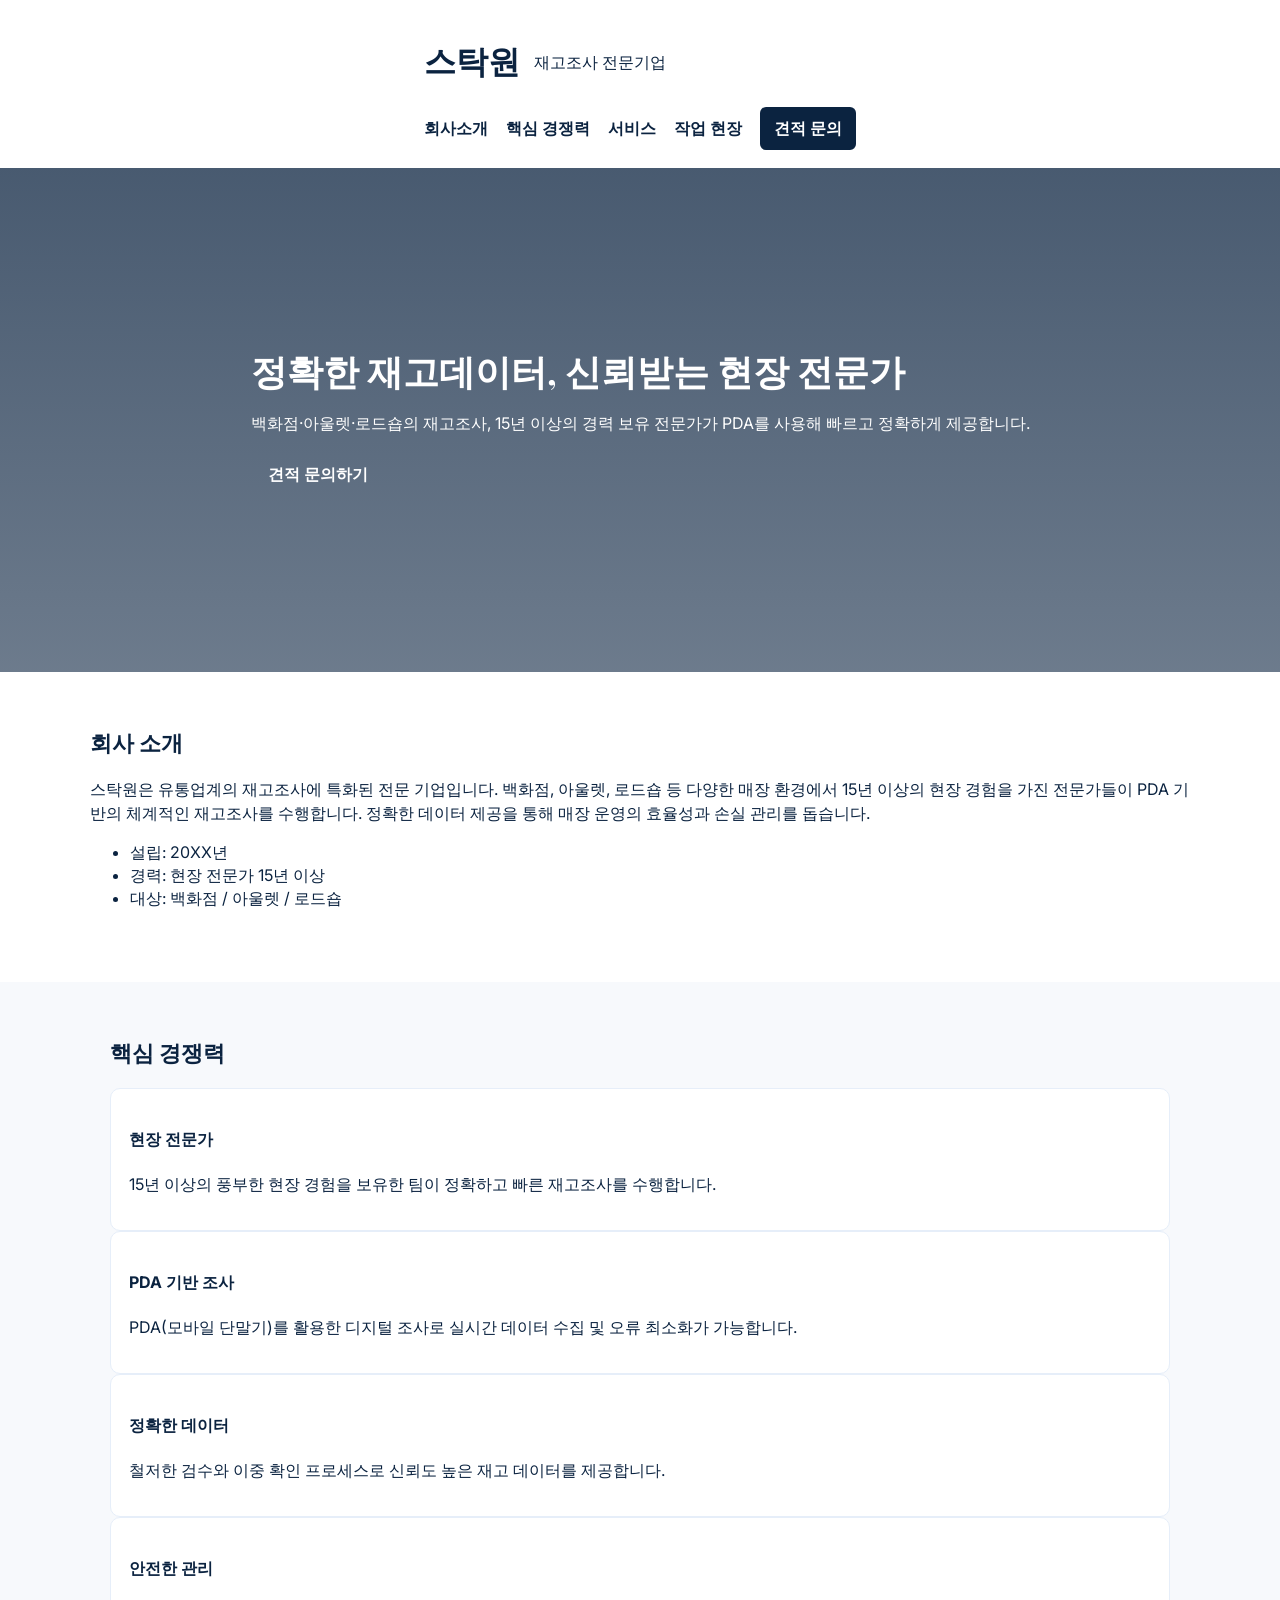
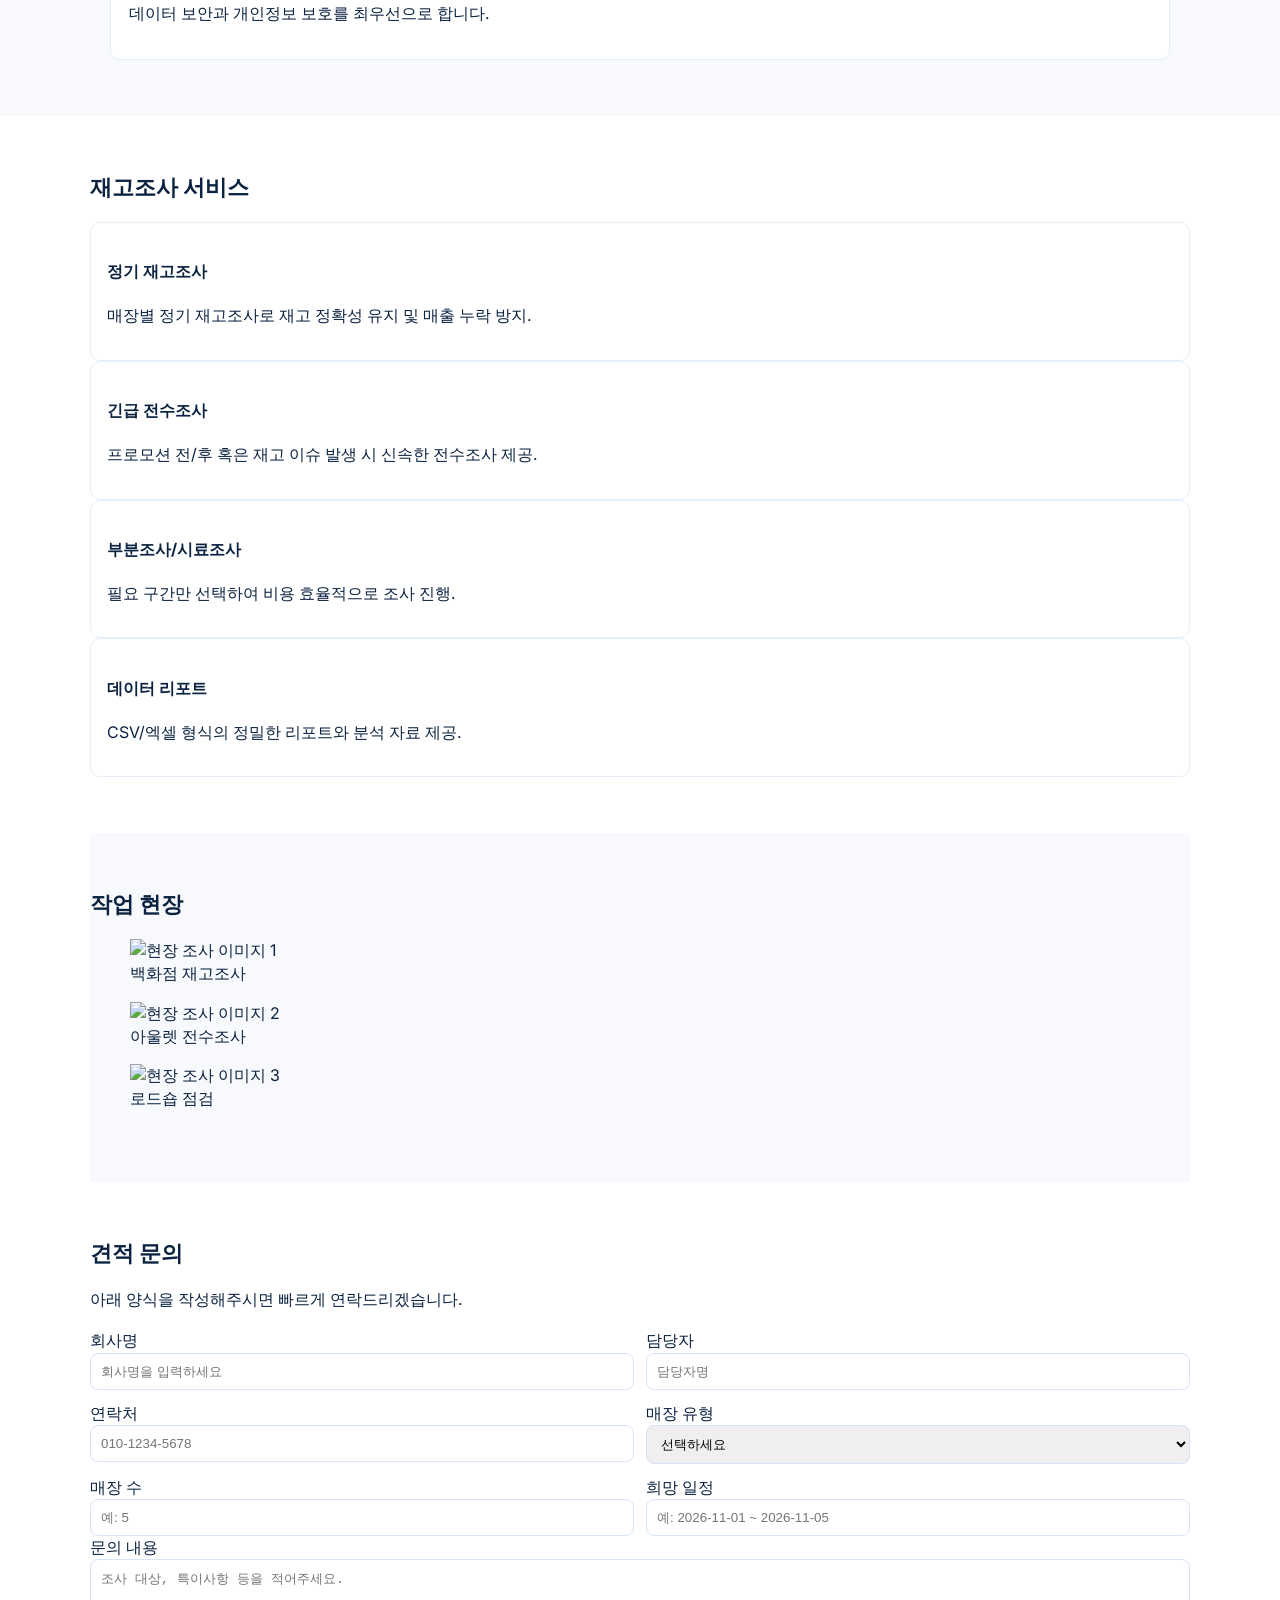
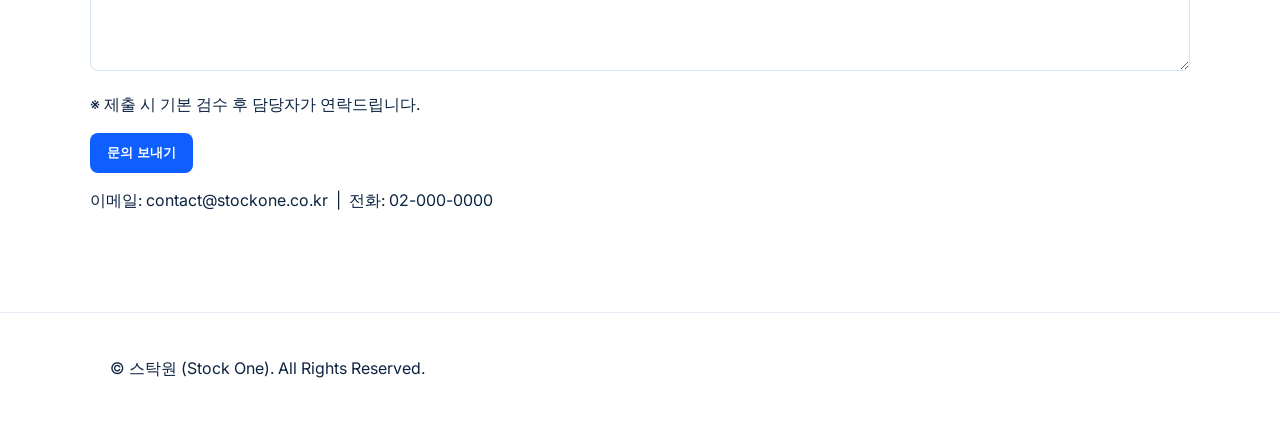
==== commit c6569ced: "Improve homepage search title and canonical metadata" ====
--- a/index.html
+++ b/index.html
@@ -1,64 +1,162 @@
 <!doctype html>
 <html lang="ko">
 <head>
-<meta charset="utf-8"><meta name="viewport" content="width=device-width,initial-scale=1"><meta name="theme-color" content="#10253d"><meta name="color-scheme" content="light">
-<title>의류,신발 재고조사 전문업체 스탁원</title>
-<meta name="description" content="의류,신발 재고조사 전문업체 스탁원. 매장·창고의 진열·보관 상품을 품목별로 확인하고, 정기 재고실사·시즌 마감·인수인계 조사를 상담합니다. 문의 010-9536-2063.">
-<link rel="canonical" href="https://a62992063-afk.github.io/stockone-homepage/">
-<meta name="robots" content="index,follow">
-<meta property="og:type" content="website">
-<meta property="og:locale" content="ko_KR">
-<meta property="og:site_name" content="스탁원 Stock One">
-<meta property="og:title" content="의류,신발 재고조사 전문업체 스탁원">
-<meta property="og:description" content="의류,신발 재고조사 전문업체 스탁원. 매장·창고의 진열·보관 상품을 품목별로 확인하고, 정기 재고실사·시즌 마감·인수인계 조사를 상담합니다. 문의 010-9536-2063.">
-<meta property="og:url" content="https://a62992063-afk.github.io/stockone-homepage/">
-<meta property="og:image" content="https://a62992063-afk.github.io/stockone-homepage/assets/mobile/inventory-team.webp">
-<meta name="twitter:card" content="summary_large_image">
-<script type="application/ld+json">{"@context":"https://schema.org","@type":"Organization","@id":"https://a62992063-afk.github.io/stockone-homepage/#organization","name":"스탁원","alternateName":"Stock One","url":"https://a62992063-afk.github.io/stockone-homepage/","email":"stockone0615@gmail.com","telephone":"+82-10-9536-2063","description":"의류,신발 재고조사 전문업체 스탁원. 매장·창고 재고조사와 정기·목적별 재고실사를 상담합니다.","contactPoint":{"@type":"ContactPoint","telephone":"+82-10-9536-2063","email":"stockone0615@gmail.com","contactType":"customer service","availableLanguage":"Korean"}}</script>
-<style>
-*{box-sizing:border-box}html{color-scheme:only light;scroll-padding-top:20px}body{margin:0;background:#fff;color:#172b43;font-family:Arial,'Malgun Gothic',sans-serif;line-height:1.7;word-break:keep-all}a{color:inherit;text-decoration:none}button,input,textarea,select{font:inherit}button{cursor:pointer}button,a,input,textarea,summary{-webkit-tap-highlight-color:transparent}a:focus-visible,button:focus-visible,summary:focus-visible{outline:3px solid #87afff;outline-offset:3px}[hidden]{display:none!important}img{max-width:100%;height:auto;display:block}.wrap{width:100%;max-width:1240px;margin:0 auto;padding:0 40px}.skip{position:absolute;left:12px;top:-100px;z-index:2;background:#fff;color:#172b43;padding:10px}.skip:focus{top:5px}
-.header{background:#fff;border-bottom:1px solid #e1e7ef}.header-row{min-height:90px;display:flex;align-items:center;gap:24px}.brand{display:flex;align-items:center;gap:11px;flex-shrink:0}.logo{display:block;position:relative;width:47px;height:48px;overflow:hidden;background:#fff;border-radius:6px;flex-shrink:0}.logo img{position:absolute;width:110px;max-width:none;height:auto;left:-35px;top:-130px}.brand-word{font-size:25px;font-weight:800;line-height:1.15;letter-spacing:-1px;color:#172b43}.brand-word b{color:#285de5}.brand small{display:block;margin-top:6px;font-size:9px;letter-spacing:1px;font-weight:400;color:#6e7c8c}.nav{margin-left:auto;display:flex;gap:27px;font-size:13px;font-weight:600}.btn{display:inline-flex;align-items:center;justify-content:space-between;gap:28px;padding:16px 22px;border:0;border-radius:5px;font-size:13px;font-weight:700;line-height:1.5}.btn.blue,.btn.dark{background:#285de5;color:#fff}.btn:hover{background:#204cb9;color:#fff}.btn span{font-size:20px}.header .btn{padding:12px 16px;font-size:12px}.menu{display:none}.mobile{padding:10px 24px 20px;background:#fff}.mobile a{display:block;padding:12px 0;border-bottom:1px solid #e5ebf3;font-size:14px}
-.hero{background:#102a48;color:#fff}.hero-grid{display:grid;grid-template-columns:1.15fr 1fr;align-items:center;gap:55px;padding-top:75px;padding-bottom:75px}.eyebrow{font-size:10px;letter-spacing:2px;font-weight:700;color:#285de5;margin:0 0 22px}.hero .eyebrow{color:#abd6ff}.dot{display:inline-block;width:6px;height:6px;border-radius:50%;background:#77e8d3;margin-right:10px}h1{font-size:52px;line-height:1.4;letter-spacing:-2px;margin:0 0 25px}h1 em{color:#94deff;font-style:normal}.hero-copy{font-size:15px;line-height:1.95;color:#c1cee0;margin:0 0 30px}.hero-sub{display:block;font-size:10px;letter-spacing:1px;color:#b2c3da;margin-top:25px}.hero-photo{min-width:0;margin:0;border:1px solid #5b7da4;border-radius:7px}.hero-photo img{width:100%;height:auto;border-radius:7px 7px 0 0}.hero-photo figcaption{background:#102a48;padding:17px 20px;font-size:12px}.hero-photo figcaption span{display:block;color:#9eece2;font-size:8px;letter-spacing:2px;margin-bottom:6px}
-.strip{background:#edf2fa}.strip-inner{display:grid;grid-template-columns:repeat(3,minmax(0,1fr));gap:25px;padding-top:25px;padding-bottom:25px}.strip-inner>div{font-size:13px}.strip-inner span{font-size:10px;color:#285de5;margin-right:15px}.section{padding-top:85px;padding-bottom:85px}.section-label{display:flex;justify-content:space-between;gap:15px;border-top:1px solid #dce4ef;padding-top:18px;margin-bottom:32px}.section-label .eyebrow{margin:0}.section-label>span{font-size:9px;color:#8492a4;letter-spacing:1px}.heading{display:flex;align-items:flex-end;justify-content:space-between;gap:35px;margin-bottom:38px}h2{font-size:35px;line-height:1.5;letter-spacing:-1px;margin:0}.heading>p{font-size:13px;color:#6e7c8c;margin:0}.tabs{display:flex;gap:24px;border-bottom:1px solid #dce4ef;margin-bottom:32px}.tab{border:0;background:#fff;color:#748297;padding:12px 0;font-size:14px}.tab[aria-selected=true]{color:#172b43;border-bottom:3px solid #285de5;font-weight:700}.overview{display:grid;grid-template-columns:1fr 1.2fr;gap:60px}.overview-copy h3{font-size:23px;margin:0 0 18px}.overview-copy p,.principles p{font-size:13px;color:#6e7c8c;margin:0}.company-table{margin:0}.company-table>div{display:grid;grid-template-columns:100px 1fr;gap:20px;padding:17px 0;border-bottom:1px solid #dce4ef;font-size:13px}.company-table dt{color:#6e7c8c}.company-table dd{margin:0}.principles{display:grid;grid-template-columns:repeat(3,minmax(0,1fr));gap:30px}.principles article{border-left:2px solid #dce5f4;padding-left:22px}.principles span{font-size:10px;color:#285de5}.principles h3{font-size:19px;margin:12px 0}
-.work-section{padding-top:0;padding-bottom:85px}.work-heading{margin-bottom:30px}.work-heading h2{font-size:30px}.work-heading>p:last-child{font-size:13px;color:#6e7c8c}.work-grid{display:grid;grid-template-columns:1fr 1fr;gap:28px}.work-grid figure{margin:0;min-width:0}.work-photo img{width:100%;height:auto;border-radius:7px}.work-grid figcaption{padding-top:20px}.work-grid figcaption>span{font-size:9px;letter-spacing:1px;color:#285de5}.work-grid h3{font-size:20px;margin:9px 0}.work-grid figcaption p{font-size:12px;color:#6e7c8c;margin:0}
-.services{background:#f3f6fa}.cards{display:grid;grid-template-columns:repeat(3,minmax(0,1fr));gap:22px}.card{background:#fff;border:1px solid #dfe7f2;border-top:4px solid #3674e8;border-radius:6px;padding:28px;min-width:0}.card:nth-child(2){border-top-color:#ed8855}.card:nth-child(3){border-top-color:#9263d9}.card-art{margin-bottom:24px;background:#f0f5fb;border-radius:4px}.service-photo img{width:100%;height:220px;object-fit:cover;border-radius:4px}.service-report img{object-fit:contain}.card>small{font-size:9px;letter-spacing:1.5px;color:#285de5}.card h3{font-size:21px;letter-spacing:-.7px;margin:12px 0}.card p{font-size:13px;color:#6e7c8c;margin:0}.card-tail{margin-top:24px;padding-top:17px;border-top:1px solid #dce4ef;font-size:10px;color:#7c8a9e}
-.banner{background:#e5f0ff;padding:48px 0}.banner .wrap{display:flex;align-items:center;justify-content:space-between;gap:25px}.banner h2{font-size:25px;color:#153e6c}.banner p{font-size:13px;color:#667b9c;margin:12px 0 0}.banner-symbol{font-size:65px;color:#58a9cb}.steps{list-style:none;padding:0;margin:0}.steps li{display:flex;align-items:flex-start;gap:28px;border-top:1px solid #dce4ef;padding:25px 0}.steps li:last-child{border-bottom:1px solid #dce4ef}.number{display:block;flex:0 0 42px;text-align:center;background:#e9f0ff;color:#285de5;border-radius:10px;padding:5px 0;font-size:19px}.steps h3{font-size:18px;margin:0 0 7px}.steps p{font-size:13px;color:#6e7c8c;margin:0}.steps .arrow{margin-left:auto;color:#93a3b9}.faq{background:#f7f9fc}.faq-grid{display:grid;grid-template-columns:1fr 1.4fr;gap:60px}.faq h2{font-size:29px}details{border-bottom:1px solid #dfe6ef}summary{cursor:pointer;font-size:13px;font-weight:600;padding:20px 0}summary span{float:right;color:#7e8da0;font-size:18px}details p{font-size:12px;line-height:1.9;color:#6e7c8c;margin:0 0 22px}
-.partners-section{background:#eef2fb;text-align:center;padding:75px 0}.partners-section h2{font-size:31px}.partners-intro{font-size:13px;color:#64748b;margin:22px 0 35px}.partner-track{display:grid;grid-template-columns:repeat(4,minmax(0,1fr));gap:28px 20px}.partner-item{min-width:0;text-align:center}.partner-item img{width:100%;max-width:150px;height:90px;object-fit:contain;margin:auto}.partner-item small{display:block;margin-top:10px;font-size:10px;line-height:1.6;color:#64748b;overflow-wrap:anywhere}
-.contact{background:#173967;color:#fff}.contact-grid{display:grid;grid-template-columns:1fr 1fr;gap:55px;align-items:center}.contact .eyebrow{color:#96e3e2}.contact h2{font-size:35px}.contact-copy>p:not(.eyebrow){font-size:14px;line-height:1.95;color:#c2d2e5;margin:25px 0 0}.contact .btn{background:#fff;color:#244dc2}.footer{background:#0d1e31;color:#fff;padding:40px 0 30px}.footer-top{display:flex;align-items:center;justify-content:space-between;gap:25px;margin-bottom:28px}.footer .brand-word{color:#fff}.footer .brand small{color:#a3b5cd}.footer-top>p{font-size:12px;color:#a3b5cd}.back{display:block;border:1px solid #61758e;border-radius:50%;padding:7px 14px}.footer-bottom{display:flex;justify-content:space-between;gap:25px;border-top:1px solid #30445e;padding-top:22px;font-size:11px;color:#a3b5cd}.footer-bottom>span{min-width:0;overflow-wrap:anywhere}.float{display:flex;align-items:center;justify-content:center;gap:12px;width:fit-content;max-width:90%;margin:18px auto;background:#285de5;color:#fff;border-radius:25px;padding:12px 20px;font-size:13px}.float span{font-size:20px}
-@media(max-width:1000px){.wrap{padding-left:28px;padding-right:28px}.nav{gap:18px}.header-row{gap:18px}.hero-grid{gap:30px}h1{font-size:43px}.overview{gap:35px}.card{padding:22px}.card h3{font-size:19px}}
-@media(max-width:700px){.wrap{padding-left:24px;padding-right:24px}.header-row{min-height:76px;gap:12px}.brand{gap:7px}.logo{width:39px;height:40px}.logo img{width:92px;left:-29px;top:-109px}.brand-word{font-size:20px}.brand small{font-size:7px;letter-spacing:.5px}.nav{display:none}.header .btn{margin-left:auto;font-size:10px;padding:11px 10px;gap:8px}.header .btn span{font-size:14px}.menu{display:block;flex:0 0 24px;width:24px;background:#fff;border:0;padding:3px}.menu i{display:block;height:2px;margin:5px 0;background:#172b43;width:20px}.hero-grid{display:block;padding-top:48px;padding-bottom:42px}h1{font-size:36px;letter-spacing:-1.5px}.hero .eyebrow{font-size:8px}.hero-copy{font-size:13px}.hero-sub{font-size:9px}.hero-photo{margin-top:35px}.hero-photo figcaption{font-size:11px}.strip-inner{display:block;padding-top:18px;padding-bottom:18px}.strip-inner>div{font-size:12px;margin:8px 0}.section{padding-top:55px;padding-bottom:55px}.section-label{margin-bottom:26px}.section-label>span{font-size:8px}.eyebrow{font-size:9px}.heading{display:block;margin-bottom:28px}h2{font-size:27px}.heading>p{font-size:12px;margin-top:18px}.overview{display:block}.overview-copy h3{font-size:21px}.overview-copy p{font-size:12px}.company-table{margin-top:25px}.company-table>div{grid-template-columns:75px 1fr;font-size:12px;gap:15px}.principles{display:block}.principles article{margin:22px 0}.work-section{padding-bottom:55px}.work-heading h2{font-size:25px}.work-grid{display:block}.work-grid figure{margin-bottom:30px}.cards{display:block}.card{padding:24px;margin-bottom:20px}.card h3{font-size:21px}.card p{font-size:12px}.service-photo img{height:250px}.banner{padding:35px 0}.banner h2{font-size:22px}.banner p{font-size:12px}.banner-symbol{display:none}.steps li{gap:16px}.number{flex-basis:34px;font-size:17px}.steps h3{font-size:16px}.steps p{font-size:12px}.faq-grid{display:block}.faq h2{font-size:26px;margin-bottom:20px}.partner-track{grid-template-columns:repeat(3,minmax(0,1fr));gap:24px 12px}.partner-item img{height:75px}.partner-item small{font-size:9px}.partners-section{padding:55px 0}.partners-section h2{font-size:25px}.partners-intro{font-size:12px}.contact-grid{display:block}.contact h2{font-size:29px}.contact-copy>p:not(.eyebrow){font-size:13px}.contact-grid>div:last-child{margin-top:28px}.footer-top>p{display:none}.footer-bottom{display:block;font-size:10px}.footer-bottom>span{display:block;margin-bottom:12px}}
-/* Inventory card layers. */@media(max-width:700px){.services,.work-section{position:relative;isolation:isolate;overflow:hidden}.cards .card,.work-grid figure{position:relative;z-index:0;transform:translateZ(0);backface-visibility:hidden}}</style>
+  <meta charset="utf-8" />
+  <meta name="viewport" content="width=device-width, initial-scale=1" />
+  <title>스탁원 | 백화점·아울렛·로드숍 재고조사 전문업체</title>
+  <meta name="description" content="백화점·아울렛·로드숍 재고조사 전문기업 - 15년 이상의 현장 전문가와 PDA 재고조사로 정확한 데이터를 제공합니다." />
+  <link rel="canonical" href="https://a62992063-afk.github.io/stockone-homepage/" />
+  <meta property="og:type" content="website" />
+  <meta property="og:locale" content="ko_KR" />
+  <meta property="og:site_name" content="스탁원" />
+  <meta property="og:title" content="스탁원 | 백화점·아울렛·로드숍 재고조사 전문업체" />
+  <meta property="og:description" content="스탁원의 백화점·아울렛·로드숍 PDA 재고조사 서비스. 정기 재고조사, 전수조사, 부분조사 및 데이터 리포트를 안내합니다." />
+  <meta property="og:url" content="https://a62992063-afk.github.io/stockone-homepage/" />
+  <link rel="sitemap" type="application/xml" href="https://a62992063-afk.github.io/stockone-homepage/sitemap.xml" />
+  <link rel="stylesheet" href="assets/styles.css" />
+  <link rel="preconnect" href="https://fonts.gstatic.com">
+  <link href="https://fonts.googleapis.com/css2?family=Playfair+Display:wght@600;700&family=Inter:wght@300;400;600&display=swap" rel="stylesheet">
 </head>
 <body>
-<a class="skip" href="#main">본문 바로가기</a>
-<header class="header"><div class="header-row wrap"><a class="brand" href="#" aria-label="스탁원 홈"><span class="logo" aria-hidden="true"><img src="assets/mobile/stockone-logo.webp" alt="" width="549" height="1280"></span><span class="brand-word">STOCK<b>ONE</b><small>재고조사 전문업체 · 스탁원</small></span></a><nav class="nav" aria-label="주 메뉴"><a href="#about">회사소개</a><a href="#services">서비스 안내</a><a href="#process">진행 절차</a></nav><a class="btn dark inquiry-link" href="contact.html">재고조사문의 <span>↗</span></a><button class="menu" aria-label="메뉴 열기" aria-expanded="false" aria-controls="mobile-menu"><i></i><i></i></button></div><nav class="mobile" id="mobile-menu" aria-label="모바일 메뉴" hidden><a href="#about">회사소개</a><a href="#services">서비스 안내</a><a href="#process">진행 절차</a><a class="inquiry-link" href="contact.html">재고조사문의</a></nav></header>
-<main id="main">
-<section class="hero"><div class="hero-grid wrap"><div><p class="eyebrow"><span class="dot"></span> 매장 · 창고 · 정기 재고실사</p><h1>의류,신발 재고조사<br>전문업체 <em>스탁원</em></h1><p class="hero-copy">의류와 신발의 진열 상품부터 매장·창고의 보관 재고까지, 품목별 실제 수량을 확인합니다.<br>정기 실사·시즌 마감·인수인계에 필요한 조사 범위를 상담하세요.</p><a class="btn blue inquiry-link" href="contact.html">재고조사문의 <span>↗</span></a><span class="hero-sub">STOCK ONE / INVENTORY PARTNER</span></div><figure class="hero-photo"><img src="assets/mobile/inventory-team.webp" alt="의류 매장에서 스캐너로 상품을 확인하고 재고 내용을 기록하는 두 사람" width="720" height="658" decoding="async"><figcaption><span>INVENTORY, IN FOCUS</span>매장의 상품을 꼼꼼하게 확인합니다.</figcaption></figure></div></section>
-<div class="strip"><div class="strip-inner wrap"><div><span>01</span>현장을 이해하는 조사</div><div><span>02</span>품목 단위의 꼼꼼한 확인</div><div><span>03</span>다음 운영을 위한 결과 정리</div></div></div>
-<section id="about" class="section wrap"><div class="section-label"><p class="eyebrow">ABOUT STOCKONE</p><span>01 / COMPANY</span></div><div class="heading"><h2>감으로 관리하던 재고,<br>이제 데이터로 명확하게.</h2><p>실제 상품과 기록 사이의 차이를 확인하고,<br>매장 운영을 위한 기준을 함께 만듭니다.</p></div><div class="tabs" role="tablist" aria-label="회사소개"><button class="tab" role="tab" id="tab-overview" aria-selected="true" aria-controls="panel-overview" tabindex="0">회사 개요</button><button class="tab" role="tab" id="tab-principles" aria-selected="false" aria-controls="panel-principles" tabindex="-1">조사 원칙</button></div><div id="panel-overview" role="tabpanel" aria-labelledby="tab-overview"><div class="overview"><div class="overview-copy"><h3>수많은 상품을 확인하는 일.<br>스탁원이 집중하는 일입니다.</h3><p>스탁원은 재고조사 전문업체입니다. 사업장별 상품 구성과 공간의 특성을 살펴보고, 조사 목적에 맞춰 실제 재고를 확인합니다. 정확한 현황 파악을 바탕으로 더 나은 운영을 준비할 수 있도록 돕겠습니다.</p></div><dl class="company-table"><div><dt>업체명</dt><dd>스탁원 · Stock One</dd></div><div><dt>사업 분야</dt><dd>재고조사</dd></div><div><dt>상담 분야</dt><dd>매장 · 창고 · 정기 및 목적별 조사</dd></div><div><dt>진행 방식</dt><dd>범위 협의 → 현장 조사 → 결과 확인</dd></div></dl></div></div><div id="panel-principles" role="tabpanel" aria-labelledby="tab-principles" hidden><div class="principles"><article><span>PRINCIPLE 01</span><h3>범위를 분명하게</h3><p>조사 대상과 공간, 확인할 항목을 먼저 협의해 현장에서의 기준을 맞춥니다.</p></article><article><span>PRINCIPLE 02</span><h3>상품을 꼼꼼하게</h3><p>품목과 위치를 구분해 실제 상품을 확인하고, 추가 점검이 필요한 항목을 살핍니다.</p></article><article><span>PRINCIPLE 03</span><h3>결과는 이해하기 쉽게</h3><p>확인한 재고와 점검 내용을 정리해 다음 운영 계획에 활용할 수 있도록 합니다.</p></article></div></div></section><section class="work-section wrap" aria-labelledby="work-heading"><div class="work-heading"><p class="eyebrow">A CLOSER LOOK AT INVENTORY</p><h2 id="work-heading">진열된 상품부터,<br>보관 중인 재고까지.</h2><p>상품 라벨과 수량을 확인하고,<br>조사 범위에 따라 재고를 정리합니다.</p></div><div class="work-grid"><figure><div class="work-photo"><img src="assets/compatibility/inventory-scan.png" alt="의류 매장에서 상품 라벨을 스캐너로 확인하는 모습" width="720" height="658" decoding="async"></div><figcaption><span>01 / ITEM CHECK</span><h3>상품별로 꼼꼼한 확인</h3><p>라벨과 품목을 확인하며 조사 기준을 맞춥니다.</p></figcaption></figure><figure><div class="work-photo"><img src="assets/compatibility/inventory-count.png" alt="매장에 보관된 포장 상품을 구분하고 수량을 살피는 모습" width="720" height="658" decoding="async"></div><figcaption><span>02 / STOCK COUNT</span><h3>보관 상품까지 살피는 조사</h3><p>진열 공간 밖의 상품도 조사 범위에 맞춰 확인합니다.</p></figcaption></figure></div></section>
-<section class="services" id="services"><div class="section wrap"><div class="section-label"><p class="eyebrow">OUR SERVICES</p><span>02 / SERVICES</span></div><div class="heading"><h2>현장에 맞게,<br>필요한 범위만큼.</h2><p>사업장 유형과 조사 목적을 알려주세요.<br>필요한 재고조사 범위를 함께 정합니다.</p></div><div class="cards"><article class="card"><div class="card-art service-photo"><img src="assets/mobile/service-store.webp" alt="의류 매장의 상품 진열과 마네킹 모습" width="720" height="960" decoding="async"></div><small>SERVICE 01</small><h3>매장 재고조사</h3><p>판매 공간의 진열 상품부터 매장 내 보관 재고까지, 실제 상품의 수량을 확인합니다.</p><div class="card-tail">브랜드 매장 · 백화점 · 아울렛 · 로드숍</div></article><article class="card"><div class="card-art service-photo"><img src="assets/compatibility/service-warehouse.png" alt="창고 선반에 품목별로 보관된 의류 재고" width="720" height="960" decoding="async"></div><small>SERVICE 02</small><h3>창고·보관 재고조사</h3><p>창고와 보관 공간을 구역별로 나누고, 품목별 수량을 확인해 재고 현황을 정리합니다.</p><div class="card-tail">보관 공간 · 창고 · 물류 재고</div></article><article class="card"><div class="card-art service-photo service-report"><img src="assets/compatibility/service-inventory-report.png" alt="정기·목적별 재고조사 결과표와 품목별 재고 요약표 예시" width="720" height="360" decoding="async"></div><small>SERVICE 03</small><h3>정기·목적별 조사</h3><p>정기 점검, 시즌 마감, 인수인계 등 재고 확인이 필요한 시점과 목적에 맞춰 상담합니다.</p><div class="card-tail">정기 실사 · 시즌 마감 · 인수인계</div></article></div></div></section>
-<section class="banner"><div class="wrap"><div><p class="eyebrow">BEYOND THE COUNT</p><h2>재고의 숫자에서,<br>운영의 다음 단계까지.</h2><p>무엇을, 어디까지 확인할지부터 함께 정리합니다.</p></div><span class="banner-symbol" aria-hidden="true">↗↗</span></div></section>
-<section id="process" class="section wrap"><div class="section-label"><p class="eyebrow">HOW WE WORK</p><span>03 / PROCESS</span></div><div class="heading"><h2>복잡한 재고조사,<br>순서는 명확하게.</h2><p>문의부터 결과 확인까지,<br>각 단계에 필요한 내용을 함께 준비합니다.</p></div><ol class="steps"><li><span class="number">01</span><div><h3>문의 및 범위 협의</h3><p>사업장 위치, 상품 규모, 희망 일정을 바탕으로 조사 범위를 협의합니다.</p></div><span class="arrow" aria-hidden="true">↗</span></li><li><span class="number">02</span><div><h3>일정 및 현장 준비</h3><p>운영 시간과 상품 배치를 고려해 일정과 사전 준비 사항을 정리합니다.</p></div><span class="arrow" aria-hidden="true">↗</span></li><li><span class="number">03</span><div><h3>현장 재고조사</h3><p>협의한 범위에 따라 상품을 확인하고 품목별 재고를 기록합니다.</p></div><span class="arrow" aria-hidden="true">↗</span></li><li><span class="number">04</span><div><h3>결과 확인 및 전달</h3><p>조사 결과와 추가 확인이 필요한 항목을 함께 정리합니다.</p></div><span class="arrow" aria-hidden="true">✓</span></li></ol></section>
-<section class="faq"><div class="section wrap faq-grid"><div><p class="eyebrow">BEFORE YOU START</p><h2>재고조사 비용과 준비,<br>먼저 확인하세요.</h2></div><div><details><summary>재고조사와 재고실사는 무엇인가요?<span aria-hidden="true">+</span></summary><p>매장이나 창고에 실제로 있는 상품을 확인하고 품목별 수량을 기록하는 일입니다. 진열 재고와 보관 재고를 조사 범위에 맞춰 확인하며, 전산 기록과의 비교가 필요하면 자료 준비와 결과 정리 범위를 상담 때 협의합니다.</p></details><details><summary>문의 전에 무엇을 준비하면 되나요?<span aria-hidden="true">+</span></summary><p>사업장 위치, 매장 또는 창고 여부, 대략적인 상품 수량, 희망 조사 날짜를 준비해 주세요. 구체적인 범위는 상담 시 협의합니다.</p></details><details><summary>영업시간 외 조사도 가능한가요?<span aria-hidden="true">+</span></summary><p>매장 운영에 미치는 영향을 고려해 희망 시간대를 협의합니다. 실제 가능 일정은 위치와 조사 규모를 확인한 뒤 안내합니다.</p></details><details><summary>재고조사 비용은 어떻게 정해지나요?<span aria-hidden="true">+</span></summary><p>재고조사 비용은 총 상품 수량과 품목 수, 매장·창고의 규모와 배치, 조사 시간대, 결과표 정리 범위에 따라 달라집니다. 사업장 위치, 대략적인 수량, 희망 일정을 알려주시면 필요한 범위를 협의한 뒤 안내합니다.</p></details></div></div></section>
-<section class="partners-section" aria-labelledby="partners-heading"><div class="wrap"><p class="eyebrow">OUR PARTNER BRANDS</p><h2 id="partners-heading">스탁원과 함께한 브랜드</h2><p class="partners-intro">다양한 매장 환경에 맞춰,<br>재고 관리의 기준을 함께 만들어갑니다.</p><div class="partner-marquee" id="partner-marquee"><div class="partner-belt"><div class="partner-track"><div class="partner-item"><img src="assets/mobile/brand-01.webp" alt="리바이스 로고" width="117" height="70" decoding="async"><small>리바이스</small></div><div class="partner-item"><img src="assets/mobile/brand-02.webp" alt="캉골 로고" width="86" height="86" decoding="async"><small>캉골</small></div><div class="partner-item"><img src="assets/mobile/brand-03.webp" alt="BON 로고" width="117" height="117" decoding="async"><small>BON</small></div><div class="partner-item"><img src="assets/mobile/brand-04.webp" alt="G-cut 로고" width="167" height="167" decoding="async"><small>G-cut</small></div><div class="partner-item"><img src="assets/mobile/brand-05.webp" alt="it MICHAA 로고" width="136" height="136" decoding="async"><small>it MICHAA</small></div><div class="partner-item"><img src="assets/mobile/brand-06.webp" alt="GUESS HANDBAGS 로고" width="141" height="141" decoding="async"><small>GUESS HANDBAGS</small></div><div class="partner-item"><img src="assets/mobile/brand-07.webp" alt="EMPORIO ARMANI 로고" width="182" height="182" decoding="async"><small>EMPORIO ARMANI</small></div><div class="partner-item"><img src="assets/mobile/brand-08.webp" alt="mösse 로고" width="148" height="148" decoding="async"><small>mösse</small></div><div class="partner-item"><img src="assets/mobile/brand-09.webp" alt="엘칸토 로고" width="147" height="147" decoding="async"><small>엘칸토</small></div><div class="partner-item"><img src="assets/mobile/brand-10.webp" alt="언더아머 로고" width="130" height="102" decoding="async"><small>언더아머</small></div><div class="partner-item"><img src="assets/mobile/brand-11.webp" alt="프로스펙스 로고" width="152" height="86" decoding="async"><small>프로스펙스</small></div><div class="partner-item"><img src="assets/mobile/brand-12.webp" alt="Calvin Klein 로고" width="240" height="120" decoding="async"><small>Calvin Klein</small></div><div class="partner-item"><img src="assets/mobile/brand-13.webp" alt="신세계 인터내셔날 로고" width="117" height="117" decoding="async"><small>신세계 인터내셔날</small></div><div class="partner-item"><img src="assets/mobile/brand-14.webp" alt="캘러웨이 골프 로고" width="134" height="134" decoding="async"><small>캘러웨이 골프</small></div><div class="partner-item"><img src="assets/mobile/brand-15.webp" alt="루이까스텔 로고" width="240" height="116" decoding="async"><small>루이까스텔</small></div><div class="partner-item"><img src="assets/mobile/brand-16.webp" alt="JDX 로고" width="128" height="128" decoding="async"><small>JDX</small></div><div class="partner-item"><img src="assets/mobile/brand-17.webp" alt="STUDIO TOMBOY 로고" width="218" height="160" decoding="async"><small>STUDIO TOMBOY</small></div><div class="partner-item"><img src="assets/mobile/brand-18.webp" alt="스노우피크 로고" width="115" height="115" decoding="async"><small>스노우피크</small></div><div class="partner-item"><img src="assets/mobile/brand-19.webp" alt="내셔널지오그래픽 로고" width="240" height="105" decoding="async"><small>내셔널지오그래픽</small></div><div class="partner-item"><img src="assets/mobile/brand-20.webp" alt="BCBG 로고" width="231" height="95" decoding="async"><small>BCBG</small></div><div class="partner-item"><img src="assets/mobile/brand-21.webp" alt="네파 로고" width="136" height="81" decoding="async"><small>네파</small></div><div class="partner-item"><img src="assets/mobile/brand-22.webp" alt="몽벨 로고" width="240" height="84" decoding="async"><small>몽벨</small></div><div class="partner-item"><img src="assets/mobile/brand-23.webp" alt="안다르 로고" width="174" height="84" decoding="async"><small>안다르</small></div><div class="partner-item"><img src="assets/mobile/brand-24.webp" alt="EGOIST 로고" width="133" height="145" decoding="async"><small>EGOIST</small></div><div class="partner-item"><img src="assets/mobile/brand-25.webp" alt="LOTTE TOPS 로고" width="163" height="53" decoding="async"><small>LOTTE TOPS</small></div><div class="partner-item"><img src="assets/mobile/brand-26.webp" alt="HELEN KAMINSKI 로고" width="201" height="97" decoding="async"><small>HELEN KAMINSKI</small></div></div></div></div></div></section><section class="contact"><div class="section wrap contact-grid"><div class="contact-copy"><p class="eyebrow">LET’S MAKE IT CLEAR</p><h2>재고의 물음표를,<br>운영의 확신으로.</h2><p>조사가 필요한 현장을 알려주세요.<br>별도의 문의 페이지에서 내용을 작성하실 수 있습니다.</p></div><div><a class="btn blue inquiry-link" href="contact.html">재고조사문의 <span aria-hidden="true">↗</span></a></div></div></section>
-</main>
-<footer class="footer"><div class="wrap"><div class="footer-top"><a class="brand" href="#" aria-label="스탁원 홈"><span class="logo" aria-hidden="true"><img src="assets/mobile/stockone-logo.webp" alt="" width="549" height="1280"></span><span class="brand-word">STOCK<b>ONE</b><small>재고조사 전문업체 · 스탁원</small></span></a><p>Beyond the Count,<br>Your Asset Partner.</p><a class="back" href="#" aria-label="페이지 맨 위로">↑</a></div><div class="footer-bottom"><span>© <span id="year">2026</span> STOCKONE. All rights reserved.</span><span>대표자: songeunmi<br>사업자등록번호: 185-16-02538<br>연락처: <a href="tel:01095362063">010-9536-2063</a><br>이메일: <a href="mailto:stockone0615@gmail.com">stockone0615@gmail.com</a><br>매장 · 창고 · 정기 재고조사</span></div></div></footer>
-<a class="float inquiry-link" href="contact.html"><span aria-hidden="true">↗</span>재고조사문의</a>
-<script>
-const menu=document.querySelector('.menu'),mobile=document.querySelector('#mobile-menu');
-function closeMenu(){menu.setAttribute('aria-expanded','false');menu.setAttribute('aria-label','메뉴 열기');mobile.hidden=true;}
-menu.addEventListener('click',()=>{const open=menu.getAttribute('aria-expanded')!=='true';menu.setAttribute('aria-expanded',String(open));menu.setAttribute('aria-label',open?'메뉴 닫기':'메뉴 열기');mobile.hidden=!open;});
-mobile.querySelectorAll('a').forEach(link=>link.addEventListener('click',closeMenu));
-document.addEventListener('keydown',event=>{if(event.key==='Escape')closeMenu();});
-window.matchMedia('(min-width:701px)').addEventListener('change',event=>{if(event.matches)closeMenu();});
+  <header class="site-header">
+    <div class="container header-inner">
+      <div class="brand">
+        <h1>스탁원</h1>
+        <p class="tag">재고조사 전문기업</p>
+      </div>
+      <nav class="nav">
+        <a href="#about">회사소개</a>
+        <a href="#strengths">핵심 경쟁력</a>
+        <a href="#services">서비스</a>
+        <a href="#works">작업 현장</a>
+        <a href="#contact" class="cta">견적 문의</a>
+      </nav>
+    </div>
+  </header>
 
-const tabs=Array.from(document.querySelectorAll('[role=tab]'));
-function activateTab(tab){tabs.forEach(item=>{const selected=item===tab;item.setAttribute('aria-selected',String(selected));item.tabIndex=selected?0:-1;document.getElementById(item.getAttribute('aria-controls')).hidden=!selected;});}
-tabs.forEach((tab,index)=>{tab.addEventListener('click',()=>activateTab(tab));tab.addEventListener('keydown',event=>{let next;if(event.key==='ArrowRight')next=tabs[(index+1)%tabs.length];else if(event.key==='ArrowLeft')next=tabs[(index+tabs.length-1)%tabs.length];else if(event.key==='Home')next=tabs[0];else if(event.key==='End')next=tabs[tabs.length-1];if(next){event.preventDefault();activateTab(next);next.focus();}});});
-document.querySelector('#year').textContent=new Date().getFullYear();
-document.querySelector('#inquiry')?.addEventListener('submit',async event=>{event.preventDefault();const form=event.currentTarget;if(!form.reportValidity())return;const data=new FormData(form);const text=`스탁원 재고조사문의\n\n업체명: ${data.get('company').trim()}\n담당자: ${data.get('person').trim()||'미기재'}\n조사 유형: ${data.get('type')}\n희망 일정: ${data.get('date')||'협의 희망'}\n\n문의 내용\n${data.get('message').trim()}`;const status=document.querySelector('#form-status');try{if(!navigator.clipboard)throw new Error('Clipboard unavailable');await navigator.clipboard.writeText(text);document.querySelector('#manual-copy').hidden=true;status.textContent='문의 내용을 복사했습니다. 아직 문의가 접수된 것은 아닙니다.';}catch{const area=document.querySelector('#copy-text');document.querySelector('#manual-copy').hidden=false;area.value=text;area.focus();area.select();status.textContent='아래에 문의 내용을 정리했습니다. 선택한 내용을 복사해 주세요. 아직 문의가 접수된 것은 아닙니다.';}});
-</script>
+  <main>
+    <section class="hero">
+      <div class="hero-inner container">
+        <h2>정확한 재고데이터, 신뢰받는 현장 전문가</h2>
+        <p>백화점·아울렛·로드숍의 재고조사, 15년 이상의 경력 보유 전문가가 PDA를 사용해 빠르고 정확하게 제공합니다.</p>
+        <a href="#contact" class="button">견적 문의하기</a>
+      </div>
+    </section>
 
+    <section id="about" class="section container">
+      <h3>회사 소개</h3>
+      <div class="about-grid">
+        <p>스탁원은 유통업계의 재고조사에 특화된 전문 기업입니다. 백화점, 아울렛, 로드숍 등 다양한 매장 환경에서 15년 이상의 현장 경험을 가진 전문가들이 PDA 기반의 체계적인 재고조사를 수행합니다. 정확한 데이터 제공을 통해 매장 운영의 효율성과 손실 관리를 돕습니다.</p>
+        <ul>
+          <li>설립: 20XX년</li>
+          <li>경력: 현장 전문가 15년 이상</li>
+          <li>대상: 백화점 / 아울렛 / 로드숍</li>
+        </ul>
+      </div>
+    </section>
 
+    <section id="strengths" class="section alt">
+      <div class="container">
+        <h3>핵심 경쟁력</h3>
+        <div class="strengths-grid">
+          <div class="card">
+            <h4>현장 전문가</h4>
+            <p>15년 이상의 풍부한 현장 경험을 보유한 팀이 정확하고 빠른 재고조사를 수행합니다.</p>
+          </div>
+          <div class="card">
+            <h4>PDA 기반 조사</h4>
+            <p>PDA(모바일 단말기)를 활용한 디지털 조사로 실시간 데이터 수집 및 오류 최소화가 가능합니다.</p>
+          </div>
+          <div class="card">
+            <h4>정확한 데이터</h4>
+            <p>철저한 검수와 이중 확인 프로세스로 신뢰도 높은 재고 데이터를 제공합니다.</p>
+          </div>
+          <div class="card">
+            <h4>안전한 관리</h4>
+            <p>데이터 보안과 개인정보 보호를 최우선으로 합니다.</p>
+          </div>
+        </div>
+      </div>
+    </section>
+
+    <section id="services" class="section container">
+      <h3>재고조사 서비스</h3>
+      <div class="services-grid">
+        <article class="service">
+          <h4>정기 재고조사</h4>
+          <p>매장별 정기 재고조사로 재고 정확성 유지 및 매출 누락 방지.</p>
+        </article>
+        <article class="service">
+          <h4>긴급 전수조사</h4>
+          <p>프로모션 전/후 혹은 재고 이슈 발생 시 신속한 전수조사 제공.</p>
+        </article>
+        <article class="service">
+          <h4>부분조사/시료조사</h4>
+          <p>필요 구간만 선택하여 비용 효율적으로 조사 진행.</p>
+        </article>
+        <article class="service">
+          <h4>데이터 리포트</h4>
+          <p>CSV/엑셀 형식의 정밀한 리포트와 분석 자료 제공.</p>
+        </article>
+      </div>
+    </section>
+
+    <section id="works" class="section alt container">
+      <h3>작업 현장</h3>
+      <div class="works-grid">
+        <figure>
+          <img src="https://images.unsplash.com/photo-1542831371-29b0f74f9713?auto=format&fit=crop&w=800&q=60" alt="현장 조사 이미지 1">
+          <figcaption>백화점 재고조사</figcaption>
+        </figure>
+        <figure>
+          <img src="https://images.unsplash.com/photo-1581092334478-7b2b1b6f7d16?auto=format&fit=crop&w=800&q=60" alt="현장 조사 이미지 2">
+          <figcaption>아울렛 전수조사</figcaption>
+        </figure>
+        <figure>
+          <img src="https://images.unsplash.com/photo-1519389950473-47ba0277781c?auto=format&fit=crop&w=800&q=60" alt="현장 조사 이미지 3">
+          <figcaption>로드숍 점검</figcaption>
+        </figure>
+      </div>
+    </section>
+
+    <section id="contact" class="section contact container">
+      <h3>견적 문의</h3>
+      <p>아래 양식을 작성해주시면 빠르게 연락드리겠습니다.</p>
+      <form id="inquiryForm" class="form">
+        <div class="form-grid">
+          <label>회사명<input type="text" name="company" placeholder="회사명을 입력하세요" required></label>
+          <label>담당자<input type="text" name="name" placeholder="담당자명" required></label>
+          <label>연락처<input type="tel" name="phone" placeholder="010-1234-5678" required></label>
+          <label>매장 유형
+            <select name="storeType" required>
+              <option value="">선택하세요</option>
+              <option>백화점</option>
+              <option>아울렛</option>
+              <option>로드숍</option>
+              <option>기타</option>
+            </select>
+          </label>
+          <label>매장 수<input type="number" name="storeCount" min="1" placeholder="예: 5" required></label>
+          <label>희망 일정<input type="text" name="schedule" placeholder="예: 2026-11-01 ~ 2026-11-05" required></label>
+        </div>
+        <label class="full">문의 내용<textarea name="message" rows="6" placeholder="조사 대상, 특이사항 등을 적어주세요." required></textarea></label>
+        <p class="form-note">※ 제출 시 기본 검수 후 담당자가 연락드립니다.</p>
+        <div class="form-actions">
+          <button type="submit" class="button primary">문의 보내기</button>
+          <button type="reset" class="button ghost">초기화</button>
+        </div>
+      </form>
+      <p class="contact-info">이메일: contact@stockone.co.kr &nbsp;|&nbsp; 전화: 02-000-0000</p>
+    </section>
+
+  </main>
+
+  <footer class="site-footer">
+    <div class="container">
+      <p>© 스탁원 (Stock One). All Rights Reserved.</p>
+    </div>
+  </footer>
+
+  <script src="assets/script.js"></script>
 </body>
 </html>
--- a/assets/styles.css
+++ b/assets/styles.css
@@ -0,0 +1,69 @@
+/* styles.css
+   고급스러운 네이비/화이트 톤의 스타일
+   이미지 파일(assets/hero.jpg, assets/work-crew.jpg, assets/logo.png)을 업로드하여 사용하세요.
+*/
+:root{
+  --navy:#0b2340;
+  --navy-700:#062032;
+  --white:#ffffff;
+  --muted:#6b7789;
+  --accent:#0f5eff;
+  --container:1100px;
+  --radius:8px;
+}
+*{box-sizing:border-box}
+html,body{height:100%}
+body{font-family:Inter, system-ui, -apple-system, "Segoe UI", Roboto, "Helvetica Neue", Arial;line-height:1.45;color:var(--navy);background:var(--white);margin:0}
+.container{max-width:var(--container);margin:0 auto;padding:0 20px}
+.skip-link{position:absolute;left:-9999px;top:auto;width:1px;height:1px;overflow:hidden}
+.site-header{display:flex;align-items:center;justify-content:space-between;padding:18px 0}
+.brand{display:flex;align-items:center;gap:14px}
+.logo{width:64px;height:auto;border-radius:6px;object-fit:contain}
+.brand-text h1{margin:0;font-family:Playfair Display, serif;font-size:20px;color:var(--navy)}
+.brand-text .tag{margin:0;color:var(--muted);font-size:13px}
+.nav{display:flex;gap:18px;align-items:center}
+.nav a{color:var(--navy);text-decoration:none;font-weight:600}
+.nav a.cta{background:var(--navy);color:var(--white);padding:10px 14px;border-radius:6px}
+.hero{position:relative;height:56vh;min-height:420px;background-image:linear-gradient(180deg, rgba(11,35,64,0.75), rgba(11,35,64,0.6));display:flex;align-items:center;color:var(--white);overflow:hidden}
+.hero::before{content:"";position:absolute;inset:0;background-image:url('../assets/hero.jpg');background-size:cover;background-position:center;filter:brightness(0.55);z-index:0}
+.hero .hero-content{position:relative;z-index:2;padding:60px 20px}
+.hero h2{font-family:Playfair Display, serif;font-size:36px;margin:0 0 12px}
+.hero .lead{max-width:720px;font-size:18px;color:rgba(255,255,255,0.95)}
+.hero-actions{margin-top:18px;display:flex;gap:12px}
+.button{display:inline-block;padding:10px 16px;border-radius:8px;text-decoration:none;border:1px solid transparent;font-weight:600}
+.button.primary{background:var(--accent);color:var(--white)}
+.button.ghost{background:transparent;border:1px solid rgba(255,255,255,0.12);color:var(--white)}
+.section{padding:56px 0}
+.section.alt{background:#f7f9fc}
+.section h3{margin:0 0 18px;font-size:22px}
+.section .section-grid{display:flex;gap:28px;align-items:flex-start}
+.text p{color:var(--muted)}
+.highlights{list-style:none;padding:0;margin:12px 0 0;display:flex;gap:12px;color:var(--muted)}
+.stats{display:flex;flex-direction:column;gap:12px}
+.stat{background:linear-gradient(180deg,#f8fbff,#eef5ff);padding:18px;border-radius:8px;text-align:center}
+.stat strong{display:block;font-size:20px;color:var(--navy)}
+.cards{display:grid;grid-template-columns:repeat(2,1fr);gap:18px}
+.card{background:var(--white);border:1px solid #e6eef9;padding:18px;border-radius:10px}
+.services-list{display:grid;grid-template-columns:repeat(2,1fr);gap:18px}
+.service{background:#fff;border:1px solid #e6eef9;padding:16px;border-radius:10px}
+.works-gallery{display:grid;grid-template-columns:repeat(3,1fr);gap:12px}
+.works-gallery img{width:100%;height:220px;object-fit:cover;border-radius:8px}
+.form{margin-top:18px}
+.form-grid{display:grid;grid-template-columns:repeat(2,1fr);gap:12px}
+.label{display:block}
+.form input,.form textarea,.form select{width:100%;padding:10px;border:1px solid #d7e3f6;border-radius:8px}
+.form .full{grid-column:1/-1}
+.form-actions{display:flex;gap:10px;margin-top:12px}
+.form-status{margin-bottom:10px;color:var(--navy)}
+.muted{color:var(--muted)}
+.note{font-size:13px;color:#8a94a6}
+.site-footer{border-top:1px solid #e6eef9;padding:28px 0;margin-top:28px;background:#fff}
+.foot-nav{display:flex;gap:12px;margin-bottom:10px}
+.container a{color:inherit}
+@media(max-width:900px){
+  .cards,.services-list{grid-template-columns:1fr}
+  .works-gallery{grid-template-columns:1fr}
+  .form-grid{grid-template-columns:1fr}
+  .hero{height:48vh}
+  .hero h2{font-size:26px}
+}
